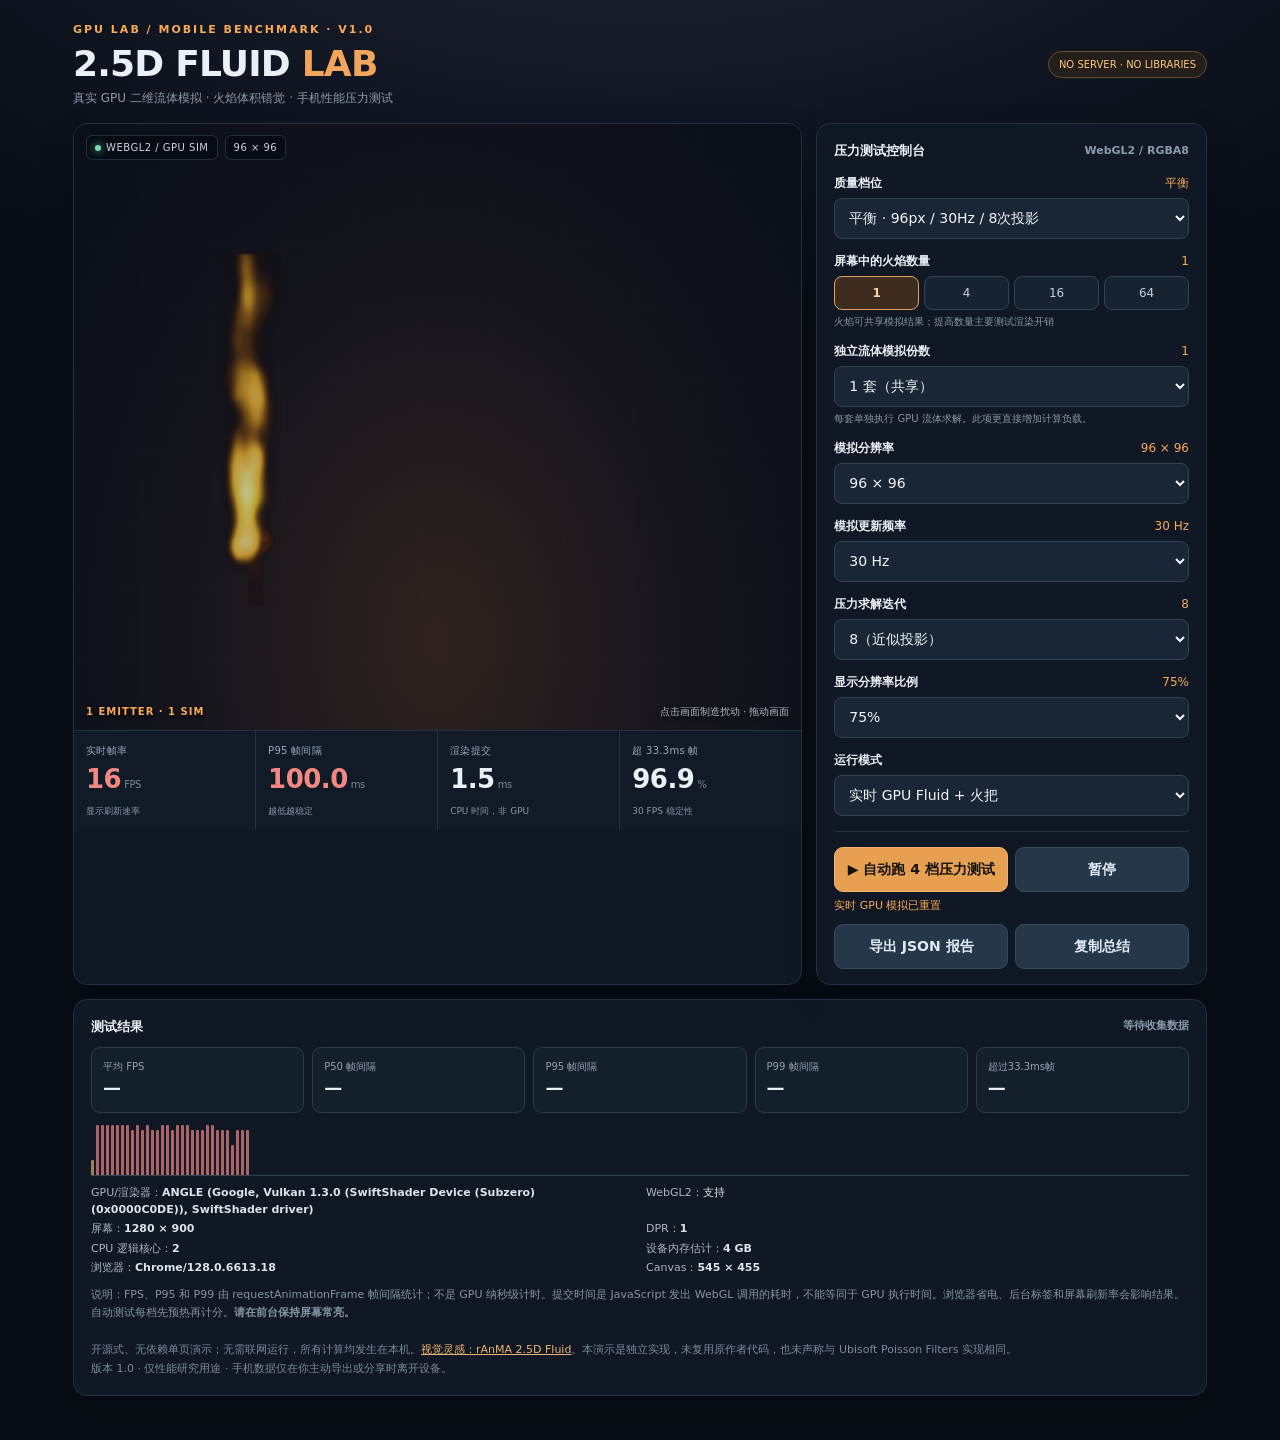
==== index.html @ 43f53d85 "Refine 2D fluid circulation and mobile flame shader" ====
<!DOCTYPE html>
<html lang="zh-Hans">
<head>
  <meta charset="utf-8">
  <meta name="viewport" content="width=device-width,initial-scale=1,viewport-fit=cover">
  <meta name="theme-color" content="#0b111b">
  <meta name="description" content="移动端 WebGL2 实时二维流体火焰压力测试：FPS、p95 帧耗时、模拟副本、分辨率、批量火把及 JSON 报告。">
  <title>2.5D FLUID LAB — Mobile GPU Stress Test</title>
  <style>
    :root{color-scheme:dark;--bg:#080d15;--panel:#101924;--panel2:#141f2b;--stroke:#263241;--muted:#8b9aac;--text:#e9f0f6;--accent:#f8a956;--good:#7cdbb1;--bad:#f38883}
    *{box-sizing:border-box}body{margin:0;background:radial-gradient(ellipse 80% 37% at 50% -14%,#2a2833 0%,#111723 58%,#080d15 100%);color:var(--text);font:14px/1.5 system-ui,-apple-system,BlinkMacSystemFont,"Segoe UI",sans-serif}button,select{font:inherit}button{cursor:pointer}button:disabled{opacity:.5;cursor:default} .wrap{max-width:1170px;margin:auto;padding:22px 18px 44px}
    header{display:flex;justify-content:space-between;gap:12px;align-items:center;margin-bottom:16px}.eyebrow{color:var(--accent);font-size:11px;letter-spacing:2px;font-weight:750}h1{font-size:clamp(22px,3.4vw,36px);line-height:1.13;letter-spacing:-.8px;margin:5px 0}header p{margin:5px 0 0;color:var(--muted);font-size:12px}.tag{border:1px solid #664c33;background:#251f1b;border-radius:100px;padding:5px 10px;color:#ffc480;font-size:10px;white-space:nowrap}
    main{display:grid;grid-template-columns:minmax(0,1.68fr) minmax(300px,.9fr);gap:14px}.card{background:#101a25eb;border:1px solid var(--stroke);border-radius:14px;overflow:hidden;box-shadow:0 13px 32px #03060836}.preview{position:relative;aspect-ratio:1.20;min-height:335px;background:radial-gradient(ellipse at 50% 85%,#30231f 0%,#15141d 50%,#0a0f18 96%);overflow:hidden;isolation:isolate}.preview:before{position:absolute;inset:0;content:"";pointer-events:none;background:repeating-linear-gradient(0deg,transparent 0,transparent 69px,#ffffff05 70px),repeating-linear-gradient(90deg,transparent 0,transparent 69px,#ffffff05 70px);z-index:0}
    canvas{position:relative;display:block;width:100%;height:100%;outline:none;touch-action:none;z-index:1}.preview-top{position:absolute;top:11px;left:12px;z-index:3;display:flex;gap:7px;align-items:center;pointer-events:none}.pip{background:#060c13b8;border:1px solid #3143569c;border-radius:6px;padding:4px 8px;font-size:10px;color:#cbd6e0;letter-spacing:.5px;backdrop-filter:blur(6px)}.live-dot{width:6px;height:6px;border-radius:50%;background:var(--good);display:inline-block;margin-right:5px;box-shadow:0 0 9px var(--good)}
    .preview-caption{position:absolute;bottom:11px;left:12px;right:12px;z-index:3;color:#b4bdc9;font-size:10px;display:flex;justify-content:space-between;gap:5px;text-shadow:0 2px 5px #000}.scene-title{color:var(--accent);letter-spacing:1px;font-weight:700}
    .metrics{display:grid;grid-template-columns:repeat(4,minmax(0,1fr));gap:1px;background:var(--stroke);border-top:1px solid var(--stroke)}.metric{background:#111b27;padding:12px 12px 10px;min-width:0}.metric .label{display:block;color:#95a7bb;font-size:10px;letter-spacing:.3px}.metric .value{display:block;font-size:clamp(18px,2.5vw,26px);font-variant-numeric:tabular-nums;letter-spacing:-.5px;font-weight:700;margin-top:2px;white-space:nowrap}.metric .unit{color:#74879b;font-size:10px;margin-left:3px;font-weight:400}.metric .sub{font-size:9px;color:#8597a9;line-height:1.4}.good{color:var(--good)}.warn{color:var(--accent)}.bad{color:var(--bad)}
    .panel{padding:17px 17px 15px}.section-title{font-size:13px;color:#eaf1f8;font-weight:700;margin:0 0 11px;display:flex;align-items:center;justify-content:space-between}.muted{font-size:11px;color:var(--muted)}.field{margin:13px 0}.field:first-of-type{margin-top:0}.field label{display:flex;justify-content:space-between;font-size:12px;font-weight:600;margin-bottom:6px;align-items:center}.field label span{font-weight:500;color:var(--accent)}
    select{background:#192635;color:#f0f4f8;border:1px solid #334355;padding:10px;border-radius:8px;width:100%;min-height:41px;outline:none}input[type=range]{width:100%;accent-color:var(--accent);cursor:pointer}.chips{display:grid;grid-template-columns:repeat(4,1fr);gap:5px}.chips button{border:1px solid #314357;background:#172330;color:#bed0dc;padding:7px 2px;border-radius:8px;font-size:12px}.chips button.active{border-color:#e3a15c;background:#3d2c20;color:#ffd1a0;font-weight:700}.hint{font-size:10px;color:#8596a6;margin-top:4px}.sep{height:1px;background:var(--stroke);margin:15px 0}.btns{display:flex;gap:7px;flex-wrap:wrap}.btn{flex:1;min-width:110px;background:#26374a;color:#e1ecf5;border:1px solid #3b4b5e;border-radius:9px;padding:11px 8px;font-weight:650}.btn.primary{background:#e7a052;color:#15120d;border-color:#f2b56d}.btn.danger{color:#fcc4b0;border-color:#623d39;background:#302022}.btn:hover{filter:brightness(1.12)}.btn:focus-visible, select:focus-visible{outline:2px solid var(--accent);outline-offset:2px}
    .report{grid-column:1/-1;padding:17px}.report-grid{display:grid;grid-template-columns:repeat(5,1fr);gap:8px;margin-bottom:12px}.report-item{border:1px solid #2b3a4b;border-radius:9px;padding:11px;background:#141f2c}.report-item .label{font-size:10px;color:#91a1b1}.report-item .v{font-size:18px;font-weight:750;font-variant-numeric:tabular-nums}.bars{height:51px;display:flex;gap:2px;align-items:end;border-bottom:1px solid #304154;overflow:hidden}.bars i{width:3px;min-width:3px;background:#e0a264;opacity:.7;display:block;border-radius:1px 1px 0 0}.smallprint{color:#8595a5;font-size:11px;line-height:1.7;margin:9px 0 0}.info{display:grid;grid-template-columns:repeat(2,minmax(0,1fr));gap:3px 12px;color:#aab7c6;font-size:11px;margin-top:9px}.info b{color:#d9e4eb;font-weight:550}.status{font-size:11px;min-height:20px;color:var(--accent);margin:6px 0}.foot{margin:18px 0 0;color:#798a9c;font-size:11px;line-height:1.7}.foot a{color:#efb46e}.hidden{display:none!important}
    @media(max-width:810px){.wrap{padding:16px 11px 30px}main{grid-template-columns:1fr}.preview{aspect-ratio:1;min-height:0}.metrics{grid-template-columns:repeat(4,1fr)}.metric{padding:9px 7px}.metric .value{font-size:19px}.metric .label{font-size:9px}.metric .sub{font-size:9px}.panel{padding:15px}.report-grid{grid-template-columns:repeat(3,1fr)}h1{font-size:25px}header p{font-size:11px}}
    @media(max-width:390px){.metric .value{font-size:17px}.metric .unit{font-size:8px}.chips button{padding:7px 0}.report-grid{grid-template-columns:repeat(2,1fr)}.tag{display:none}}
  </style>
</head>
<body>
<div class="wrap">
<header><div><div class="eyebrow">GPU LAB / MOBILE BENCHMARK · V1.0</div><h1>2.5D FLUID <span style="color:#f2a55b">LAB</span></h1><p>真实 GPU 二维流体模拟 · 火焰体积错觉 · 手机性能压力测试</p></div><div class="tag">NO SERVER · NO LIBRARIES</div></header>
<main>
<section class="card" aria-label="实时流体火焰场景">
<div class="preview" id="stage"><div class="preview-top"><span class="pip"><i class="live-dot" id="live-dot"></i><span id="mode-indicator">WEBGL2 / LIVE</span></span><span class="pip" id="resolution-chip">96 × 96</span></div><canvas id="render-canvas" aria-label="实时二维流体火焰画面">浏览器不支持 Canvas</canvas><div class="preview-caption"><span class="scene-title" id="scene-title">TORCH / FLUID EMITTER</span><span id="stage-caption">点击画面制造扰动 · 拖动画面</span></div></div>
<div class="metrics">
  <div class="metric"><span class="label">实时帧率</span><span class="value" id="fps">—<small class="unit">FPS</small></span><span class="sub">显示刷新速率</span></div>
  <div class="metric"><span class="label">P95 帧间隔</span><span class="value" id="p95">—<small class="unit">ms</small></span><span class="sub">越低越稳定</span></div>
  <div class="metric"><span class="label">渲染提交</span><span class="value" id="cpu">—<small class="unit">ms</small></span><span class="sub">CPU 时间，非 GPU</span></div>
  <div class="metric"><span class="label">超 33.3ms 帧</span><span class="value" id="jank">—<small class="unit">%</small></span><span class="sub">30 FPS 稳定性</span></div>
</div>
</section>
<section class="card panel" aria-label="测试控制器"><div class="section-title">压力测试控制台 <span class="muted" id="backend-text">检测中…</span></div>
<div class="field"><label for="quality">质量档位 <span id="preset-summary">平衡</span></label><select id="quality"><option value="low">低端手机 · 64px / 20Hz / 无压力投影</option><option value="balanced" selected>平衡 · 96px / 30Hz / 8次投影</option><option value="high">高画质 · 128px / 60Hz / 16次投影</option><option value="ultra">极限 · 192px / 60Hz / 24次投影</option><option value="custom">自定义</option></select></div>
<div class="field"><label>屏幕中的火焰数量 <span id="emit-count">1</span></label><div class="chips" data-group="emitters"><button type="button" data-v="1" class="active">1</button><button type="button" data-v="4">4</button><button type="button" data-v="16">16</button><button type="button" data-v="64">64</button></div><div class="hint">火焰可共享模拟结果；提高数量主要测试渲染开销</div></div>
<div class="field"><label for="sim-copies">独立流体模拟份数 <span id="copies-value">1</span></label><select id="sim-copies"><option value="1">1 套（共享）</option><option value="2">2 套</option><option value="4">4 套</option><option value="8">8 套（压力测试）</option></select><div class="hint">每套单独执行 GPU 流体求解。此项更直接增加计算负载。</div></div>
<div class="field"><label for="resolution">模拟分辨率 <span id="res-value">96 × 96</span></label><select id="resolution"><option value="48">48 × 48</option><option value="64">64 × 64</option><option value="96" selected>96 × 96</option><option value="128">128 × 128</option><option value="192">192 × 192</option><option value="256">256 × 256</option></select></div>
<div class="field"><label for="hz">模拟更新频率 <span id="hz-value">30 Hz</span></label><select id="hz"><option value="10">10 Hz</option><option value="20">20 Hz</option><option value="30" selected>30 Hz</option><option value="60">60 Hz</option></select></div>
<div class="field"><label for="iterations">压力求解迭代 <span id="iterations-value">8</span></label><select id="iterations"><option value="0">0（视觉近似，最快）</option><option value="8" selected>8（近似投影）</option><option value="16">16</option><option value="24">24</option><option value="32">32（极限）</option></select></div>
<div class="field"><label for="render-scale">显示分辨率比例 <span id="scale-value">75%</span></label><select id="render-scale"><option value="0.5">50%</option><option value="0.75" selected>75%</option><option value="1">100%（设备像素比受限）</option></select></div>
<div class="field"><label for="visual-mode">运行模式</label><select id="visual-mode"><option value="fluid" selected>实时 GPU Fluid + 火把</option><option value="procedural">仅 Shader 火焰（无实时模拟）</option><option value="baseline">纯背景基线（无流体）</option></select></div>
<div class="sep"></div><div class="btns"><button class="btn primary" id="benchmark">▶ 自动跑 4 档压力测试</button><button class="btn" id="pause">暂停</button></div><p class="status" id="status" role="status" aria-live="polite"></p><div class="btns"><button class="btn" id="download">导出 JSON 报告</button><button class="btn" id="copy">复制总结</button></div>
</section>
<section class="card report"><div class="section-title">测试结果 <span class="muted" id="report-status">等待收集数据</span></div><div class="report-grid"><div class="report-item"><div class="label">平均 FPS</div><div class="v" id="r-avg">—</div></div><div class="report-item"><div class="label">P50 帧间隔</div><div class="v" id="r-med">—</div></div><div class="report-item"><div class="label">P95 帧间隔</div><div class="v" id="r-p95">—</div></div><div class="report-item"><div class="label">P99 帧间隔</div><div class="v" id="r-p99">—</div></div><div class="report-item"><div class="label">超过33.3ms帧</div><div class="v" id="r-jank">—</div></div></div><div class="bars" id="frame-bars" aria-label="最近的帧间隔图"></div><div class="info" id="device-info"></div><p class="smallprint">说明：FPS、P95 和 P99 由 requestAnimationFrame 帧间隔统计；不是 GPU 纳秒级计时。提交时间是 JavaScript 发出 WebGL 调用的耗时，不能等同于 GPU 执行时间。浏览器省电、后台标签和屏幕刷新率会影响结果。自动测试每档先预热再计分。<b>请在前台保持屏幕常亮。</b></p><p class="foot">开源式、无依赖单页演示；无需联网运行，所有计算均发生在本机。<a href="https://x.com/r4nM4_64/status/2120431026191344067" target="_blank" rel="noopener noreferrer">视觉灵感：rAnMA 2.5D Fluid</a>。本演示是独立实现，未复用原作者代码，也未声称与 Ubisoft Poisson Filters 实现相同。<br>版本 1.0 · 仅性能研究用途 · 手机数据仅在你主动导出或分享时离开设备。</p></section>
</main>
</div>
<script>
(()=>{'use strict';
const $=id=>document.getElementById(id);const canvas=$('render-canvas');const stage=$('stage');
const gl=canvas.getContext('webgl2',{alpha:true,antialias:false,depth:false,stencil:false,powerPreference:'high-performance',premultipliedAlpha:false,preserveDrawingBuffer:false});
const params={emitters:1,copies:1,res:96,hz:30,iterations:8,scale:.75,mode:'fluid'};
const presets={low:{res:64,hz:20,iterations:0,scale:.5,copies:1},balanced:{res:96,hz:30,iterations:8,scale:.75,copies:1},high:{res:128,hz:60,iterations:16,scale:1,copies:1},ultra:{res:192,hz:60,iterations:24,scale:1,copies:4}};
let engine=null,active=true,benchmarking=false,benchmarkResults=[],samples=[],cpuSamples=[],samplesTime=[],last=0,accum=0,simTime=0,renderFrame=0,statusTimer=0,lastPointer=null, touchImpulse={x:0,y:0,strength:0},errorMessage='';
const now=()=>performance.now(), median=arr=>quantile(arr,.5), quantile=(ar,q)=>{if(!ar.length)return 0;const a=[...ar].sort((a,b)=>a-b);const i=(a.length-1)*q,lo=Math.floor(i),hi=Math.ceil(i);return a[lo]+(a[hi]-a[lo])*(i-lo)}, average=ar=>ar.reduce((s,x)=>s+x,0)/(ar.length||1);
const updateStatus=s=>{$('status').textContent=s};
const device={userAgent:navigator.userAgent,platform:navigator.platform||'Unknown',logicalScreen:`${screen.width} × ${screen.height}`,dpr:window.devicePixelRatio||1,cores:navigator.hardwareConcurrency||null,memoryGB:navigator.deviceMemory||null,webgl2:!!gl,renderer:'unknown',glMaxTexture:null,canvas:'',startedAt:new Date().toISOString()};
function initDevice(){if(gl){const d=gl.getExtension('WEBGL_debug_renderer_info');try{device.renderer=d?gl.getParameter(d.UNMASKED_RENDERER_WEBGL):gl.getParameter(gl.RENDERER)}catch(e){}device.glMaxTexture=gl.getParameter(gl.MAX_TEXTURE_SIZE)} $('backend-text').textContent=gl?'WebGL2 / RGBA8':'Canvas2D 降级';$('mode-indicator').textContent=gl?'WEBGL2 / GPU SIM':'2D FALLBACK';$('device-info').innerHTML=[['GPU/渲染器',device.renderer],['WebGL2',device.webgl2?'支持':'不支持，2D 降级'],['屏幕',device.logicalScreen],['DPR',device.dpr],['CPU 逻辑核心',device.cores||'未知'],['设备内存估计',device.memoryGB?device.memoryGB+' GB':'未公开'],['浏览器',navigator.userAgent.match(/(Chrome|Firefox|Edg|Version)\/[\d.]+/)?.[0]||'其他'],['Canvas',device.canvas||'—']].map(x=>`<span>${x[0]}：<b>${String(x[1]).replaceAll('<','&lt;')}</b></span>`).join('')}
const vs=`#version 300 es
in vec2 aPosition;out vec2 vUv;uniform vec4 uRect;void main(){vUv=aPosition*.5+.5;gl_Position=vec4(aPosition*uRect.zw+uRect.xy,0.,1.);}`;
const header=`#version 300 es\nprecision highp float;in vec2 vUv;out vec4 fragColor;uniform sampler2D uVelocity;uniform sampler2D uDye;uniform sampler2D uPressure;uniform sampler2D uDivergence;uniform vec2 uSize;uniform float uDt;uniform float uTime;uniform float uSeed;uniform vec3 uTouch;vec2 decodeV(vec4 x){return (x.rg-.5)*1.5;}vec4 encodeV(vec2 v){return vec4(clamp(v/1.5+.5,0.,1.),0.,1.);}float decP(vec4 x){return(x.r-.5)*2.;}vec4 encP(float v){return vec4(clamp(v*.5+.5,0.,1.),0.,0.,1.);}float hash(vec2 p){return fract(sin(dot(p,vec2(127.1,311.7)))*43758.5453);}float smoothnoise(vec2 p){vec2 i=floor(p),f=fract(p);f=f*f*(3.-2.*f);return mix(mix(hash(i),hash(i+vec2(1,0)),f.x),mix(hash(i+vec2(0,1)),hash(i+1.),f.x),f.y);}`;
const fragment={
velocity:header+`void main(){vec2 p=vUv;vec2 v=decodeV(texture(uVelocity,p));vec2 back=clamp(p-v*uDt,vec2(.006),vec2(.994));vec2 a=decodeV(texture(uVelocity,back));vec4 dye=texture(uDye,p);float t=uTime;float n=smoothnoise(vec2(p.x*6.+t*.22,p.y*7.-t*.31)+uSeed*2.);float plume=exp(-pow((p.x-.5)/.30,2.));vec2 drift=vec2((sin(p.y*14.+t*1.5+uSeed)+sin(p.y*27.-t*.7))*0.085, .32+.12*plume);float vortex=(sin(p.y*22.-t*1.4+uSeed*7.)+.65*sin(p.y*37.+t*.81+uSeed*3.))*.16;drift.x+=vortex*plume+(n-.5)*.19;a=mix(a,drift,.15);a.y+=dye.r*.012;float x=p.x-(.50+.035*sin(t*1.7+uSeed));float y=p.y-.18;float source=exp(-(x*x/.0025+y*y/.005));a=mix(a,vec2(.07*sin(t*2.9+uSeed),.53),source*.28);float touch=exp(-dot(p-uTouch.xy,p-uTouch.xy)/.014)*uTouch.z;a+=vec2(-.28,.2)*touch; if(p.x<.014||p.x>.986)a.x*=-.2;if(p.y<.01||p.y>.99)a.y*=.2;fragColor=encodeV(clamp(a,vec2(-.73),vec2(.73)));}`,
 divergence:header+`void main(){vec2 e=1./uSize;vec2 vL=decodeV(texture(uVelocity,vUv-vec2(e.x,0.))),vR=decodeV(texture(uVelocity,vUv+vec2(e.x,0.))),vB=decodeV(texture(uVelocity,vUv-vec2(0.,e.y))),vT=decodeV(texture(uVelocity,vUv+vec2(0.,e.y)));float d=.5*(vR.x-vL.x+vT.y-vB.y);fragColor=encP(d);}`,
 pressure:header+`void main(){vec2 e=1./uSize;float l=decP(texture(uPressure,vUv-vec2(e.x,0.))),r=decP(texture(uPressure,vUv+vec2(e.x,0.))),b=decP(texture(uPressure,vUv-vec2(0.,e.y))),t=decP(texture(uPressure,vUv+vec2(0.,e.y)));float d=decP(texture(uDivergence,vUv));fragColor=encP((l+r+b+t-d*2.)*.25);}`,
 project:header+`void main(){vec2 e=1./uSize;float l=decP(texture(uPressure,vUv-vec2(e.x,0.))),r=decP(texture(uPressure,vUv+vec2(e.x,0.))),b=decP(texture(uPressure,vUv-vec2(0.,e.y))),t=decP(texture(uPressure,vUv+vec2(0.,e.y)));vec2 v=decodeV(texture(uVelocity,vUv));v-=vec2(r-l,t-b)*.12;fragColor=encodeV(clamp(v,vec2(-.73),vec2(.73)));}`,
 dye:header+`void main(){vec2 p=vUv;vec2 vel=decodeV(texture(uVelocity,p));vec2 back=clamp(p-vel*uDt,vec2(.003),vec2(.997));vec4 prev=texture(uDye,back);float smoke=prev.g*.995,heat=prev.r*.992;float t=uTime;vec2 c=vec2(.5+sin(t*1.9+uSeed*2.)*.035,.17);vec2 d=(p-c)/vec2(.067,.082);float source=exp(-dot(d,d)*1.25);heat=max(heat,source*(.86+.12*sin(t*12.+uSeed)));smoke=max(smoke,source*.72);float hot=pow(max(heat-.22,0.)/.78,1.4);smoke=max(smoke,hot*.45);fragColor=vec4(clamp(heat,0.,1.),clamp(smoke,0.,1.),0.,1.);}`,
 display:`#version 300 es
precision highp float;in vec2 vUv;out vec4 fragColor;uniform sampler2D uDye;uniform float uTime;uniform float uSeed;uniform float uProcedural;uniform float uBrightness;float hash(vec2 p){return fract(sin(dot(p,vec2(127.1,311.7)))*43758.5453);}float noise(vec2 p){vec2 i=floor(p),f=fract(p);f=f*f*(3.-2.*f);return mix(mix(hash(i),hash(i+vec2(1,0)),f.x),mix(hash(i+vec2(0,1)),hash(i+1.),f.x),f.y);}void main(){vec2 p=vUv;float fire=0.,smoke=0.,heat=0.;if(uProcedural>.5){float bend=.5+sin(p.y*8.+uTime*2.+uSeed)*.095+sin(p.y*18.-uTime*1.8+uSeed)*.033;float width=max(.02,.20*(1.-p.y*.95));float body=1.-smoothstep(width*.2,width,abs(p.x-bend));float fleck=noise(vec2(p.x*17.+uSeed,p.y*17.-uTime*3.));heat=body*smoothstep(.92,.28,p.y)*(0.52+.48*fleck);smoke=body*(1.-smoothstep(.60,1.,p.y))*.44;}else{vec4 f=texture(uDye,clamp(p,vec2(.004),vec2(.996)));heat=f.r;smoke=f.g;}heat*=.78+.3*noise(vec2(p.x*27.+uSeed,p.y*18.-uTime*2.5));fire=smoothstep(.07,.65,heat);float white=pow(smoothstep(.37,.94,heat),2.0);vec3 flame=mix(vec3(1.,.16,.025),vec3(1.,.71,.13),smoothstep(.15,.60,heat));flame=mix(flame,vec3(1.,.99,.76),white);float smokeAlpha=smoke*pow(clamp(p.y*.88+.17,0.,1.),1.3)*.65*(1.-fire);vec3 smokeColor=mix(vec3(.24,.17,.15),vec3(.42,.33,.29),noise(p*4.+uTime*.15));float alpha=clamp(fire*.94+smokeAlpha,0.,1.);vec3 col=(flame*fire+smokeColor*smokeAlpha)/max(alpha,.001);col*=uBrightness;float edge=1.-smoothstep(.86,1.,abs(p.x-.5)*2.);alpha*=edge;float torchY=.065;float shaft=(1.-smoothstep(.018,.027,abs(p.x-.5)))*(1.-smoothstep(.16,.18,p.y));float grip=(1.-smoothstep(.026,.038,abs(p.x-.5)))*smoothstep(.16,.19,p.y)*(1.-smoothstep(.21,.25,p.y));float metal=(1.-smoothstep(.035,.05,abs(p.x-.5)))*smoothstep(.165,.18,p.y)*(1.-smoothstep(.19,.22,p.y));float m=max(shaft*.8,max(grip*.7,metal*.95));float tip=1.-smoothstep(.045,.065,length((p-vec2(.5,.18))*vec2(1.,1.3)));m=max(m,tip*.9);col=mix(col,vec3(.28,.17,.095)+vec3(.09,.075,.02)*sin(p.y*85.),m*(1.-alpha));alpha=max(alpha,m*.8);vec2 glowCoord=(p-vec2(.5,.27))/vec2(.21,.24);float glow=exp(-dot(glowCoord,glowCoord)*2.7)*(.24+.22*sin(uTime*5.+uSeed));col+=vec3(1.,.26,.025)*glow;alpha=max(alpha,glow*.17);fragColor=vec4(col,clamp(alpha,0.,1.));}`,
 baseline:`#version 300 es
precision highp float;in vec2 vUv;out vec4 fragColor;uniform float uTime;void main(){vec2 p=vUv;float d=distance(p,vec2(.5,.26));float halo=exp(-d*5.)*.16;fragColor=vec4(.28,.17,.09,halo);}`
};
function makeShader(type,src){let sh=gl.createShader(type);gl.shaderSource(sh,src);gl.compileShader(sh);if(!gl.getShaderParameter(sh,gl.COMPILE_STATUS))throw Error('Shader '+gl.getShaderInfoLog(sh));return sh;}
function makeProgram(v,f){let prog=gl.createProgram();let sv=makeShader(gl.VERTEX_SHADER,v),sf=makeShader(gl.FRAGMENT_SHADER,f);gl.attachShader(prog,sv);gl.attachShader(prog,sf);gl.linkProgram(prog);gl.deleteShader(sv);gl.deleteShader(sf);if(!gl.getProgramParameter(prog,gl.LINK_STATUS))throw Error('Program '+gl.getProgramInfoLog(prog));const us={};for(const u of ['uRect','uVelocity','uDye','uPressure','uDivergence','uSize','uDt','uTime','uSeed','uTouch','uProcedural','uBrightness'])us[u]=gl.getUniformLocation(prog,u);return{prog,us,pos:gl.getAttribLocation(prog,'aPosition')}}
function tex(n,fill){let t=gl.createTexture();gl.bindTexture(gl.TEXTURE_2D,t);gl.texParameteri(gl.TEXTURE_2D,gl.TEXTURE_MIN_FILTER,gl.LINEAR);gl.texParameteri(gl.TEXTURE_2D,gl.TEXTURE_MAG_FILTER,gl.LINEAR);gl.texParameteri(gl.TEXTURE_2D,gl.TEXTURE_WRAP_S,gl.CLAMP_TO_EDGE);gl.texParameteri(gl.TEXTURE_2D,gl.TEXTURE_WRAP_T,gl.CLAMP_TO_EDGE);const data=new Uint8Array(n*n*4);for(let i=0;i<data.length;i+=4){data[i]=fill[0];data[i+1]=fill[1];data[i+2]=fill[2];data[i+3]=255}gl.texImage2D(gl.TEXTURE_2D,0,gl.RGBA8,n,n,0,gl.RGBA,gl.UNSIGNED_BYTE,data);return t}
function target(n,fill){let t=tex(n,fill),fb=gl.createFramebuffer();gl.bindFramebuffer(gl.FRAMEBUFFER,fb);gl.framebufferTexture2D(gl.FRAMEBUFFER,gl.COLOR_ATTACHMENT0,gl.TEXTURE_2D,t,0);if(gl.checkFramebufferStatus(gl.FRAMEBUFFER)!==gl.FRAMEBUFFER_COMPLETE)throw Error('RGBA8 framebuffer incompatible');return{t,fb}}
function pair(n,fill){return{front:target(n,fill),back:target(n,fill)}}
function swap(p){const tmp=p.front;p.front=p.back;p.back=tmp}
class FluidEngine{constructor(n,copyCount){this.n=n;this.programs={};for(let name of Object.keys(fragment))this.programs[name]=makeProgram(vs,fragment[name]);this.geometry=gl.createBuffer();gl.bindBuffer(gl.ARRAY_BUFFER,this.geometry);gl.bufferData(gl.ARRAY_BUFFER,new Float32Array([-1,-1,1,-1,-1,1,-1,1,1,-1,1,1]),gl.STATIC_DRAW);this.sims=[];for(let i=0;i<copyCount;i++){this.sims.push({velocity:pair(n,[128,128,0,255]),dye:pair(n,[0,0,0,255]),pressure:pair(n,[128,0,0,255]),divergence:target(n,[128,0,0,255]),seed:(i*3.81+.23)})}gl.disable(gl.DEPTH_TEST);gl.disable(gl.CULL_FACE);gl.disable(gl.BLEND)}
 dispose(){for(let k of Object.values(this.programs))gl.deleteProgram(k.prog);gl.deleteBuffer(this.geometry);for(let s of this.sims)for(let name of ['velocity','dye','pressure','divergence']){let x=s[name];for(let t of (x.front?[x.front,x.back]:[x])){gl.deleteFramebuffer(t.fb);gl.deleteTexture(t.t)}}}
 draw(name,out,s,dt,t,overrides={}){const p=this.programs[name];gl.useProgram(p.prog);gl.bindBuffer(gl.ARRAY_BUFFER,this.geometry);gl.enableVertexAttribArray(p.pos);gl.vertexAttribPointer(p.pos,2,gl.FLOAT,false,0,0);if(out){gl.bindFramebuffer(gl.FRAMEBUFFER,out.fb);gl.viewport(0,0,this.n,this.n)}else{gl.bindFramebuffer(gl.FRAMEBUFFER,null);gl.viewport(0,0,canvas.width,canvas.height)}let u=p.us;if(u.uRect)gl.uniform4f(u.uRect,0,0,1,1);if(u.uDt)gl.uniform1f(u.uDt,dt);if(u.uTime)gl.uniform1f(u.uTime,t);if(u.uSeed)gl.uniform1f(u.uSeed,s.seed);if(u.uSize)gl.uniform2f(u.uSize,this.n,this.n);if(u.uTouch)gl.uniform3f(u.uTouch,touchImpulse.x,touchImpulse.y,touchImpulse.strength);let textures=[s.velocity.front.t,s.dye.front.t,s.pressure.front.t,s.divergence.t];for(let k=0;k<textures.length;k++){gl.activeTexture(gl.TEXTURE0+k);gl.bindTexture(gl.TEXTURE_2D,textures[k]);let loc=u[['uVelocity','uDye','uPressure','uDivergence'][k]];if(loc)gl.uniform1i(loc,k)}if(overrides.rect && u.uRect)gl.uniform4fv(u.uRect,overrides.rect);if(u.uProcedural)gl.uniform1f(u.uProcedural,overrides.procedural||0);if(u.uBrightness)gl.uniform1f(u.uBrightness,overrides.brightness||1);gl.drawArrays(gl.TRIANGLES,0,6)}
 update(dt,t){for(let s of this.sims){this.draw('velocity',s.velocity.back,s,dt,t);swap(s.velocity);if(params.iterations){this.draw('divergence',s.divergence,s,dt,t); // reset pressure each step via inexpensive clear
  for(let target of [s.pressure.front,s.pressure.back]){gl.bindFramebuffer(gl.FRAMEBUFFER,target.fb);gl.clearColor(.5,0,0,1);gl.clear(gl.COLOR_BUFFER_BIT)}
  for(let i=0;i<params.iterations;i++){this.draw('pressure',s.pressure.back,s,dt,t);swap(s.pressure)}this.draw('project',s.velocity.back,s,dt,t);swap(s.velocity)}this.draw('dye',s.dye.back,s,dt,t);swap(s.dye)}touchImpulse.strength*=.62}
 render(t){gl.bindFramebuffer(gl.FRAMEBUFFER,null);gl.viewport(0,0,canvas.width,canvas.height);gl.clearColor(0,0,0,0);gl.clear(gl.COLOR_BUFFER_BIT);if(params.mode==='baseline'){return}gl.enable(gl.BLEND);gl.blendFunc(gl.SRC_ALPHA,gl.ONE_MINUS_SRC_ALPHA);const count=params.emitters,asp=canvas.width/canvas.height;const cols=Math.ceil(Math.sqrt(count*asp)),rows=Math.ceil(count/cols);for(let i=0;i<count;i++){const col=i%cols,row=Math.floor(i/cols),cellW=2/cols,cellH=2/rows;const centerX=-1+cellW*(col+.5),centerY=1-cellH*(row+.5);const tileW=Math.min(cellW*.96,cellH*.94*.95),tileH=Math.min(cellH*.94,cellW/.85);const s=this.sims[i%this.sims.length];this.draw('display',null,s,0,t,{rect:[centerX,centerY,tileW*.5,tileH*.5],procedural:params.mode==='procedural'?1:0,brightness:.92+((i*17)%7)*.025})}gl.disable(gl.BLEND)} }
// Canvas2D honest fallback for browser lacking WebGL2.
const ctx2d=gl?null:canvas.getContext('2d',{alpha:true});
function drawFallback(t){if(!ctx2d)return;const w=canvas.width,h=canvas.height;ctx2d.clearRect(0,0,w,h);if(params.mode==='baseline')return;const cols=Math.ceil(Math.sqrt(params.emitters*w/h)),rows=Math.ceil(params.emitters/cols);for(let i=0;i<params.emitters;i++){let cx=(i%cols+.5)*w/cols, cy=(Math.floor(i/cols)+.5)*h/rows;let scale=Math.min(w/cols,h/rows);ctx2d.fillStyle='#403020';ctx2d.fillRect(cx-scale*.016,cy+scale*.12,scale*.032,scale*.30);let f=scale*(.16+.018*Math.sin(t*9+i));const g=ctx2d.createRadialGradient(cx,cy+scale*.10,1,cx,cy-scale*.07,f*1.7);g.addColorStop(0,'rgba(255,255,230,.98)');g.addColorStop(.24,'rgba(255,193,42,.83)');g.addColorStop(.58,'rgba(251,88,18,.65)');g.addColorStop(1,'rgba(250,100,15,0)');ctx2d.fillStyle=g;ctx2d.beginPath();ctx2d.ellipse(cx+Math.sin(t*2+i)*scale*.02,cy-scale*.055,f,f*1.75,Math.sin(t+i)*.2,0,Math.PI*2);ctx2d.fill()}}
function resize(){const r=stage.getBoundingClientRect();let scale=params.scale;const dpr=Math.min(window.devicePixelRatio||1,2);const w=Math.max(64,Math.round(r.width*dpr*scale)),h=Math.max(64,Math.round(r.height*dpr*scale));if(canvas.width!==w||canvas.height!==h){canvas.width=w;canvas.height=h}device.canvas=w+' × '+h;initDevice()}
function restart(){try{if(gl){engine?.dispose();engine=new FluidEngine(params.res,params.copies)}samples.length=0;cpuSamples.length=0;samplesTime.length=0;accum=0;simTime=0;last=0;resize();updateStatus(gl?'实时 GPU 模拟已重置':'此设备不支持 WebGL2，当前为 Canvas2D 动画降级（非流体模拟）')}catch(err){errorMessage=String(err);updateStatus('WebGL 初始化失败：'+errorMessage);$('backend-text').textContent='WebGL 出错';engine=null}}
const selectors={copies:'sim-copies',res:'resolution',hz:'hz',iterations:'iterations',scale:'render-scale',mode:'visual-mode'};
function reflect(){for(let [k,id] of Object.entries(selectors)){$(id).value=String(params[k]);}for(let btn of document.querySelectorAll('[data-group="emitters"] button'))btn.classList.toggle('active',Number(btn.dataset.v)===params.emitters);$('emit-count').textContent=params.emitters;$('copies-value').textContent=params.copies;$('res-value').textContent=`${params.res} × ${params.res}`;$('hz-value').textContent=params.hz+' Hz';$('iterations-value').textContent=params.iterations;$('scale-value').textContent=Math.round(params.scale*100)+'%';$('resolution-chip').textContent=`${params.res} × ${params.res}`;$('scene-title').textContent=`${params.emitters} EMITTER${params.emitters===1?'':'S'} · ${params.copies} SIM${params.copies===1?'':'S'}`;$('preset-summary').textContent=$('quality').selectedOptions[0]?.textContent.split(' ·')[0]||'自定义';}
function applyPreset(key){if(presets[key])Object.assign(params,presets[key]);$('quality').value=key;reflect();restart()}
$('quality').addEventListener('change',e=>{if(e.target.value!=='custom')applyPreset(e.target.value)});
for(let [k,id] of Object.entries(selectors))$(id).addEventListener('change',e=>{params[k]=['copies','res','hz','iterations'].includes(k)?Number(e.target.value):k==='scale'?Number(e.target.value):e.target.value;$('quality').value='custom';reflect();restart()});
for(let b of document.querySelectorAll('[data-group="emitters"] button'))b.addEventListener('click',()=>{params.emitters=Number(b.dataset.v);reflect();samples=[];cpuSamples=[];samplesTime=[];updateStatus('更新火焰实例数：'+params.emitters)});
$('pause').onclick=()=>{active=!active;$('pause').textContent=active?'暂停':'继续';$('live-dot').style.background=active?'#7cdbb1':'#f38883';last=0;updateStatus(active?'继续模拟':'已暂停；统计停止')};
function pointer(e){const r=canvas.getBoundingClientRect();touchImpulse.x=Math.max(0,Math.min(1,(e.clientX-r.left)/r.width));touchImpulse.y=Math.max(0,Math.min(1,1-(e.clientY-r.top)/r.height));touchImpulse.strength=.75}canvas.addEventListener('pointerdown',e=>{canvas.setPointerCapture(e.pointerId);pointer(e);lastPointer={x:e.clientX,y:e.clientY}});canvas.addEventListener('pointermove',e=>{if(e.buttons){pointer(e);lastPointer={x:e.clientX,y:e.clientY}}});
function recentStats(){let arr=samples.slice(-180);let fps=arr.length?1000/average(arr):0,p=quantile(arr,.95),j=arr.length?arr.filter(v=>v>33.34).length/arr.length*100:0;return{fps,p95:p,jank:j,cpu:average(cpuSamples.slice(-180))}}
function updateHud(){let s=recentStats();$('fps').innerHTML=(s.fps?s.fps.toFixed(0):'—')+'<small class="unit">FPS</small>';$('p95').innerHTML=(s.p95?s.p95.toFixed(1):'—')+'<small class="unit">ms</small>';$('cpu').innerHTML=(s.cpu?s.cpu.toFixed(1):'—')+'<small class="unit">ms</small>';$('jank').innerHTML=(samples.length?s.jank.toFixed(1):'—')+'<small class="unit">%</small>';$('fps').className='value '+(s.fps>=53?'good':s.fps>=27?'warn':'bad');$('p95').className='value '+(s.p95&&s.p95<22?'good':s.p95<34?'warn':'bad');const bars=$('frame-bars');const subset=samples.slice(-90);bars.innerHTML=subset.map(v=>`<i style="height:${Math.min(100,v/55*100).toFixed(0)}%;background:${v>33.34?'#ef8580':'#e3a76d'}"></i>`).join('');}
function makeStats(arr){return{frames:arr.length,meanFrameMs:+average(arr).toFixed(2),fps:+(1000/average(arr)).toFixed(1),p50Ms:+median(arr).toFixed(2),p95Ms:+quantile(arr,.95).toFixed(2),p99Ms:+quantile(arr,.99).toFixed(2),over33Percent:+(100*arr.filter(v=>v>33.34).length/(arr.length||1)).toFixed(2),over50Percent:+(100*arr.filter(v=>v>50).length/(arr.length||1)).toFixed(2),cpuSubmitMeanMs:+average(cpuSamples.slice(-arr.length)).toFixed(2)}}
function showReport(stats){const f=(k,v)=>$(k).textContent=v;$('r-avg').textContent=stats.fps+' FPS';f('r-med',stats.p50Ms+' ms');f('r-p95',stats.p95Ms+' ms');f('r-p99',stats.p99Ms+' ms');f('r-jank',stats.over33Percent+'%');$('report-status').textContent=`${stats.frames} 帧已记录`}
function currentConfig(){return {...params,backend:gl?'WebGL2 RGBA8':'Canvas2D (not fluid simulation)',canvas:device.canvas}}
let runState=null;
function finishPhase(){const st=runState;if(!st)return;const arr=samplesTime.slice(st.sampleStart);if(st.phase==='warmup'){st.phase='measure';st.started=now();st.sampleStart=samplesTime.length;updateStatus(`自动测试 ${st.index+1}/4：正式统计中（约 7 秒）`);return}const stats=makeStats(arr);benchmarkResults.push({config:currentConfig(),...stats});showReport(stats);if(st.index<3){const next=st.index+1;const stages=[{name:'Low · 单火把',preset:'low',emitters:1,copies:1},{name:'Balanced · 四火把',preset:'balanced',emitters:4,copies:1},{name:'Many · 16 火把',preset:'balanced',emitters:16,copies:4},{name:'Extreme · 64 火把',preset:'high',emitters:64,copies:8}];const sc=stages[next];runState={index:next,name:sc.name,phase:'warmup',started:now(),sampleStart:0};applyPreset(sc.preset);params.emitters=sc.emitters;params.copies=sc.copies;reflect();restart();runState.started=now();updateStatus(`自动测试 ${next+1}/4：${sc.name} 预热中…`);}else{runState=null;benchmarking=false;$('benchmark').disabled=false;$('benchmark').textContent='▶ 重新跑自动压力测试';$('report-status').textContent='4 档完成 · 可下载 JSON';updateStatus('4 档测试完成，已记录各档 FPS、P95、P99 和超时帧占比。')}}
$('benchmark').onclick=()=>{if(!active){active=true;$('pause').textContent='暂停'}benchmarking=true;benchmarkResults=[];runState={index:0,name:'Low · 单火把',phase:'warmup',started:now(),sampleStart:0};$('benchmark').disabled=true;applyPreset('low');params.emitters=1;params.copies=1;reflect();restart();runState.started=now();updateStatus('自动测试 1/4：Low · 单火把预热中…');};
function exportData(){const a=samplesTime.slice(-600);return{schema:'2p5d-fluid-lab/v1',collectedAt:new Date().toISOString(),device,notes:['WebGL2 RGBA8 GPU semi-Lagrangian 2D fluid simulation; pressure iterations approximate, not Ubisoft Poisson Filters.','Frame intervals are requestAnimationFrame wall-clock, not native GPU timing.','If WebGL2 unavailable Canvas2D fallback is NOT fluid simulation.','Browser FPS is capped by display refresh, thermal/power modes, and background state.'],currentConfig:currentConfig(),recent:makeStats(a),autoRuns:benchmarkResults,visible:document.visibilityState,errors:errorMessage||null}}
$('download').onclick=()=>{const data=JSON.stringify(exportData(),null,2);const blob=new Blob([data],{type:'application/json'});const url=URL.createObjectURL(blob);const a=document.createElement('a');a.href=url;a.download='fluid-lab-'+new Date().toISOString().replace(/[:.]/g,'-')+'.json';a.click();setTimeout(()=>URL.revokeObjectURL(url),3000);updateStatus('报告已导出到下载文件夹（若浏览器允许下载）。')};
$('copy').onclick=async()=>{const data=exportData();let s=`2.5D Fluid Lab | ${new Date().toLocaleString()}\n${data.device.renderer}\n${data.currentConfig.backend}\n${JSON.stringify(data.currentConfig)}\n${data.autoRuns.map((a,i)=>`#${i+1} ${a.config.emitters}火焰 / ${a.config.copies}副本 / ${a.config.res}px: FPS ${a.fps}, P95 ${a.p95Ms}ms, >33ms ${a.over33Percent}%`).join('\n')||`当前: FPS ${data.recent.fps}, P95 ${data.recent.p95Ms}ms`}`;try{await navigator.clipboard.writeText(s);updateStatus('总结已复制到剪贴板')}catch(e){const t=document.createElement('textarea');t.value=s;document.body.append(t);t.select();document.execCommand('copy');t.remove();updateStatus('已尝试复制总结')}};
function frame(time){requestAnimationFrame(frame);if(!active||document.visibilityState!=='visible'){last=0;return}let delta=last?Math.min(100,time-last):16.666;last=time;if(delta>0&&delta<500){samples.push(delta);samplesTime.push(delta);if(samples.length>360)samples.shift();if(samplesTime.length>4000)samplesTime.shift()}let start=now();if(gl&&engine){if(params.mode==='fluid'){accum+=Math.min(.1,delta/1000);let dt=1/params.hz,steps=0;while(accum>=dt&&steps<3){simTime+=dt;engine.update(dt,simTime);accum-=dt;steps++}if(steps===3)accum=0}else simTime+=delta/1000;engine.render(simTime)}else if(ctx2d){drawFallback(simTime+=delta/1000)}cpuSamples.push(Math.max(0,now()-start));if(cpuSamples.length>360)cpuSamples.shift();renderFrame++;if(renderFrame%16===0)updateHud();if(runState&&now()-runState.started>(runState.phase==='warmup'?2300:7000))finishPhase();}
document.addEventListener('visibilitychange',()=>{last=0;if(document.visibilityState!=='visible'&&runState){runState=null;benchmarking=false;$('benchmark').disabled=false;updateStatus('自动测试已终止：浏览器进入后台；请重新开始，保持屏幕常亮。')}});
window.addEventListener('resize',resize,{passive:true});
canvas.addEventListener('webglcontextlost',e=>{e.preventDefault();engine=null;updateStatus('WebGL context lost：GPU 资源被系统回收，可刷新页面重试')});canvas.addEventListener('webglcontextrestored',()=>restart());
initDevice();reflect();resize();restart();requestAnimationFrame(frame);
})();
</script>
</body>
</html>
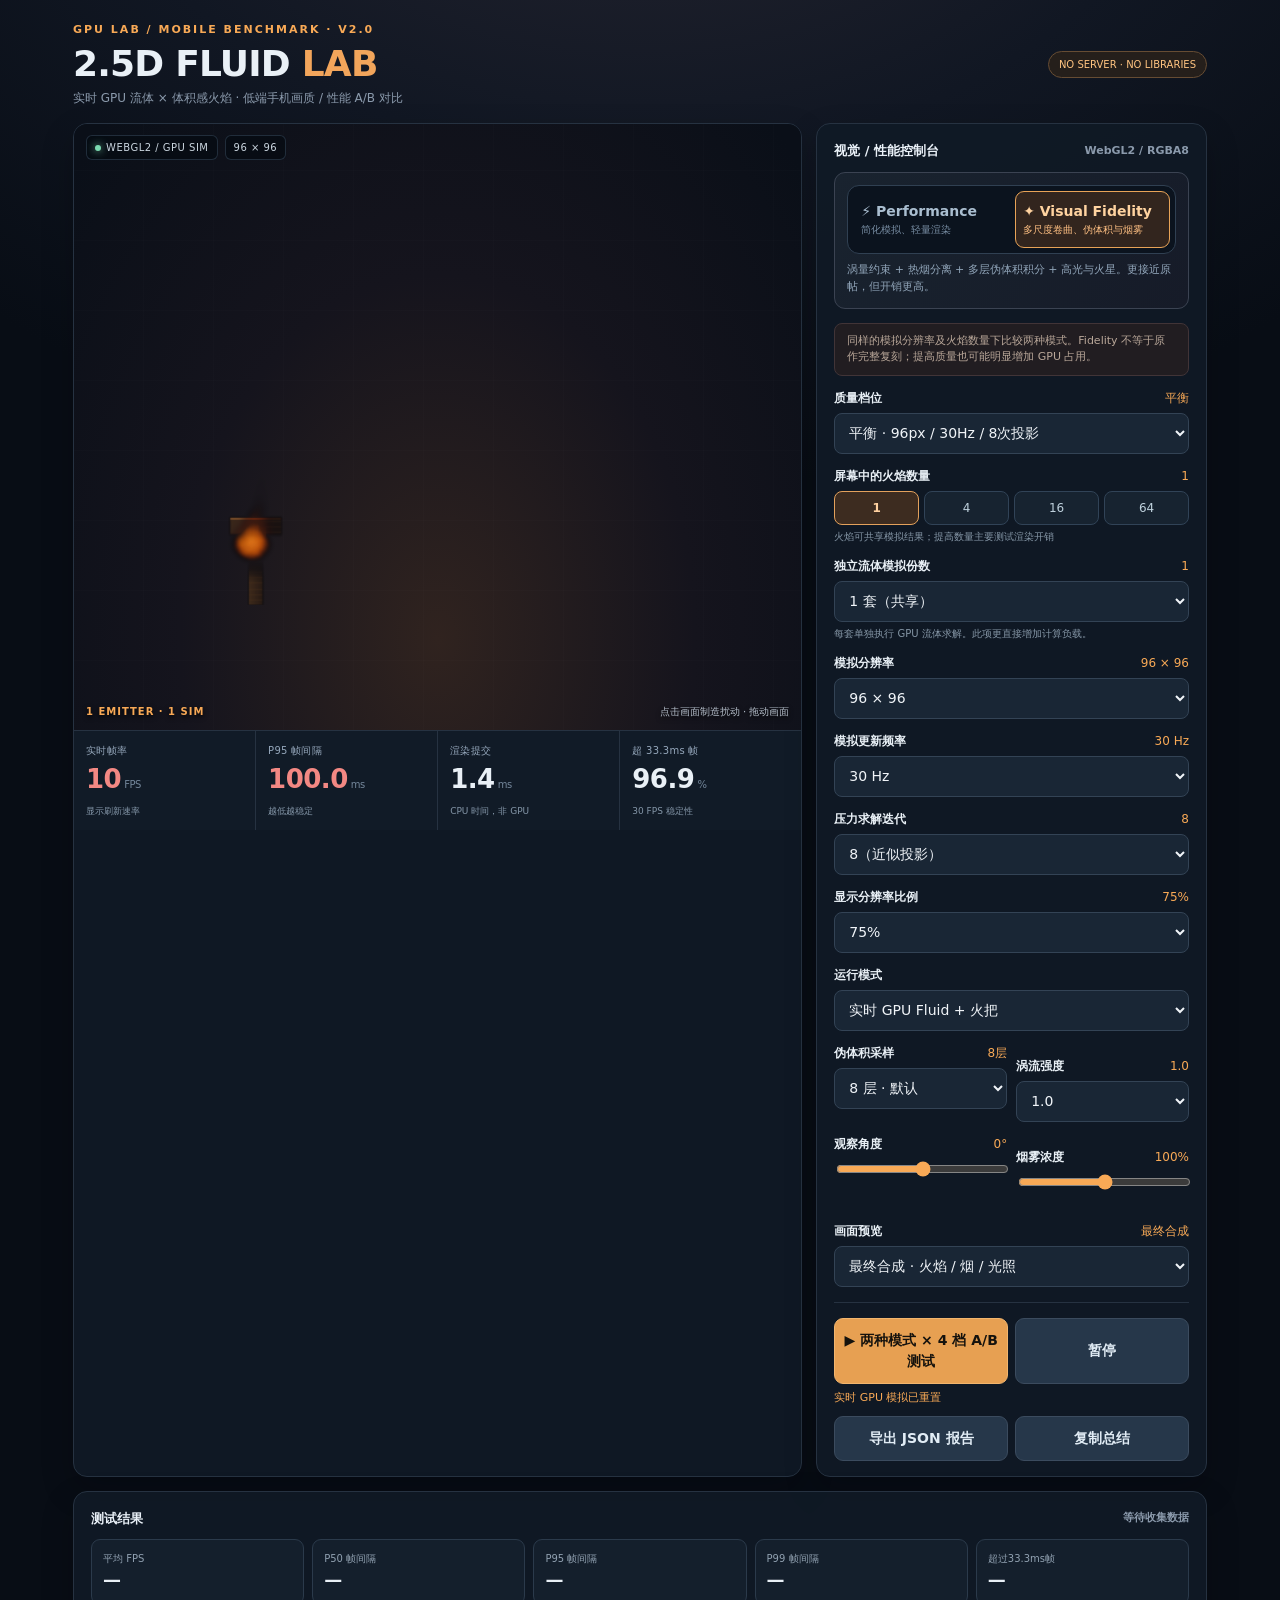
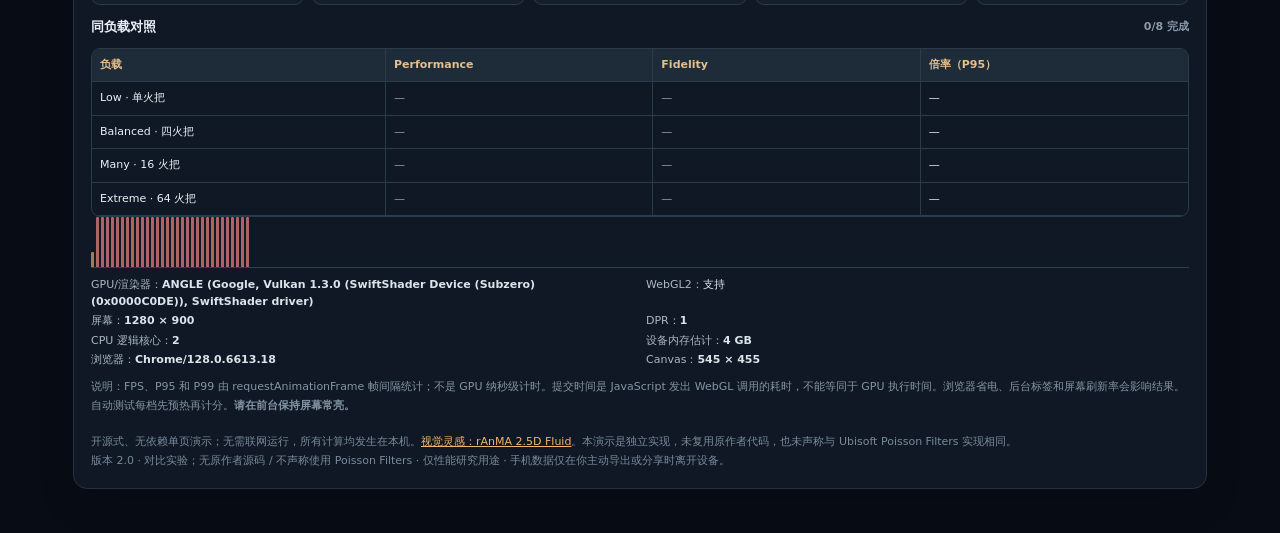
==== commit bfafbcb1: "V2: fidelity volumetric fire plus paired 8-stage mobile A/B benchmark" ====
--- a/index.html
+++ b/index.html
@@ -5,7 +5,7 @@
   <meta name="viewport" content="width=device-width,initial-scale=1,viewport-fit=cover">
   <meta name="theme-color" content="#0b111b">
   <meta name="description" content="移动端 WebGL2 实时二维流体火焰压力测试：FPS、p95 帧耗时、模拟副本、分辨率、批量火把及 JSON 报告。">
-  <title>2.5D FLUID LAB — Mobile GPU Stress Test</title>
+  <title>2.5D FLUID LAB — Mobile GPU Stress Test · A/B Visual Fidelity v2</title>
   <style>
     :root{color-scheme:dark;--bg:#080d15;--panel:#101924;--panel2:#141f2b;--stroke:#263241;--muted:#8b9aac;--text:#e9f0f6;--accent:#f8a956;--good:#7cdbb1;--bad:#f38883}
     *{box-sizing:border-box}body{margin:0;background:radial-gradient(ellipse 80% 37% at 50% -14%,#2a2833 0%,#111723 58%,#080d15 100%);color:var(--text);font:14px/1.5 system-ui,-apple-system,BlinkMacSystemFont,"Segoe UI",sans-serif}button,select{font:inherit}button{cursor:pointer}button:disabled{opacity:.5;cursor:default} .wrap{max-width:1170px;margin:auto;padding:22px 18px 44px}
@@ -17,13 +17,14 @@
     .panel{padding:17px 17px 15px}.section-title{font-size:13px;color:#eaf1f8;font-weight:700;margin:0 0 11px;display:flex;align-items:center;justify-content:space-between}.muted{font-size:11px;color:var(--muted)}.field{margin:13px 0}.field:first-of-type{margin-top:0}.field label{display:flex;justify-content:space-between;font-size:12px;font-weight:600;margin-bottom:6px;align-items:center}.field label span{font-weight:500;color:var(--accent)}
     select{background:#192635;color:#f0f4f8;border:1px solid #334355;padding:10px;border-radius:8px;width:100%;min-height:41px;outline:none}input[type=range]{width:100%;accent-color:var(--accent);cursor:pointer}.chips{display:grid;grid-template-columns:repeat(4,1fr);gap:5px}.chips button{border:1px solid #314357;background:#172330;color:#bed0dc;padding:7px 2px;border-radius:8px;font-size:12px}.chips button.active{border-color:#e3a15c;background:#3d2c20;color:#ffd1a0;font-weight:700}.hint{font-size:10px;color:#8596a6;margin-top:4px}.sep{height:1px;background:var(--stroke);margin:15px 0}.btns{display:flex;gap:7px;flex-wrap:wrap}.btn{flex:1;min-width:110px;background:#26374a;color:#e1ecf5;border:1px solid #3b4b5e;border-radius:9px;padding:11px 8px;font-weight:650}.btn.primary{background:#e7a052;color:#15120d;border-color:#f2b56d}.btn.danger{color:#fcc4b0;border-color:#623d39;background:#302022}.btn:hover{filter:brightness(1.12)}.btn:focus-visible, select:focus-visible{outline:2px solid var(--accent);outline-offset:2px}
     .report{grid-column:1/-1;padding:17px}.report-grid{display:grid;grid-template-columns:repeat(5,1fr);gap:8px;margin-bottom:12px}.report-item{border:1px solid #2b3a4b;border-radius:9px;padding:11px;background:#141f2c}.report-item .label{font-size:10px;color:#91a1b1}.report-item .v{font-size:18px;font-weight:750;font-variant-numeric:tabular-nums}.bars{height:51px;display:flex;gap:2px;align-items:end;border-bottom:1px solid #304154;overflow:hidden}.bars i{width:3px;min-width:3px;background:#e0a264;opacity:.7;display:block;border-radius:1px 1px 0 0}.smallprint{color:#8595a5;font-size:11px;line-height:1.7;margin:9px 0 0}.info{display:grid;grid-template-columns:repeat(2,minmax(0,1fr));gap:3px 12px;color:#aab7c6;font-size:11px;margin-top:9px}.info b{color:#d9e4eb;font-weight:550}.status{font-size:11px;min-height:20px;color:var(--accent);margin:6px 0}.foot{margin:18px 0 0;color:#798a9c;font-size:11px;line-height:1.7}.foot a{color:#efb46e}.hidden{display:none!important}
+    .mode-switch{display:grid;grid-template-columns:1fr 1fr;gap:7px;padding:5px;background:#0b131e;border:1px solid #304052;border-radius:12px}.mode-switch button{color:#aabed0;border:1px solid transparent;border-radius:9px;background:transparent;min-height:57px;padding:6px 7px;text-align:left;font-weight:750}.mode-switch button small{display:block;font-size:10px;color:#788da3;font-weight:500}.mode-switch button.active{border-color:#e8a357;background:#32251e;color:#ffd3a0}.mode-switch button.active small{color:#ffc083}.mode-intro{font-size:11px;color:#91a5b9;line-height:1.6;margin:7px 0 0}.row2{display:grid;grid-template-columns:1fr 1fr;gap:9px}.dual-label{font-size:11px;color:#a5b9c8}.compare-grid{display:grid;grid-template-columns:1.1fr repeat(3,minmax(0,1fr));border:1px solid #2a3b4c;border-radius:9px;overflow:hidden;margin-top:10px}.compare-grid>div{padding:8px;border-right:1px solid #2a3b4c;border-bottom:1px solid #2a3b4c;font-size:11px;min-width:0}.compare-grid>div:nth-child(4n){border-right:0}.compare-grid .th{background:#1e2b38;color:#e5bf8c;font-weight:650}.compare-grid .pass{color:#7ce2ac}.compare-grid .fail{color:#ff9c90}.compare-grid .dim{color:#8ea3b8}#mode-lab{border:1px solid #3b4352;border-radius:11px;padding:12px;margin-bottom:14px;background:linear-gradient(125deg,#19232f,#161b28)}.mode-steps{font-size:11px;color:#88a5bc}#report-status{font-size:11px} .notice{background:#211d21;padding:9px 12px;border-radius:8px;font-size:11px;color:#b9a799;border:1px solid #413437;margin-bottom:10px}
     @media(max-width:810px){.wrap{padding:16px 11px 30px}main{grid-template-columns:1fr}.preview{aspect-ratio:1;min-height:0}.metrics{grid-template-columns:repeat(4,1fr)}.metric{padding:9px 7px}.metric .value{font-size:19px}.metric .label{font-size:9px}.metric .sub{font-size:9px}.panel{padding:15px}.report-grid{grid-template-columns:repeat(3,1fr)}h1{font-size:25px}header p{font-size:11px}}
     @media(max-width:390px){.metric .value{font-size:17px}.metric .unit{font-size:8px}.chips button{padding:7px 0}.report-grid{grid-template-columns:repeat(2,1fr)}.tag{display:none}}
   </style>
 </head>
 <body>
 <div class="wrap">
-<header><div><div class="eyebrow">GPU LAB / MOBILE BENCHMARK · V1.0</div><h1>2.5D FLUID <span style="color:#f2a55b">LAB</span></h1><p>真实 GPU 二维流体模拟 · 火焰体积错觉 · 手机性能压力测试</p></div><div class="tag">NO SERVER · NO LIBRARIES</div></header>
+<header><div><div class="eyebrow">GPU LAB / MOBILE BENCHMARK · V2.0</div><h1>2.5D FLUID <span style="color:#f2a55b">LAB</span></h1><p>实时 GPU 流体 × 体积感火焰 · 低端手机画质 / 性能 A/B 对比</p></div><div class="tag">NO SERVER · NO LIBRARIES</div></header>
 <main>
 <section class="card" aria-label="实时流体火焰场景">
 <div class="preview" id="stage"><div class="preview-top"><span class="pip"><i class="live-dot" id="live-dot"></i><span id="mode-indicator">WEBGL2 / LIVE</span></span><span class="pip" id="resolution-chip">96 × 96</span></div><canvas id="render-canvas" aria-label="实时二维流体火焰画面">浏览器不支持 Canvas</canvas><div class="preview-caption"><span class="scene-title" id="scene-title">TORCH / FLUID EMITTER</span><span id="stage-caption">点击画面制造扰动 · 拖动画面</span></div></div>
@@ -34,7 +35,12 @@
   <div class="metric"><span class="label">超 33.3ms 帧</span><span class="value" id="jank">—<small class="unit">%</small></span><span class="sub">30 FPS 稳定性</span></div>
 </div>
 </section>
-<section class="card panel" aria-label="测试控制器"><div class="section-title">压力测试控制台 <span class="muted" id="backend-text">检测中…</span></div>
+<section class="card panel" aria-label="测试控制器"><div class="section-title">视觉 / 性能控制台 <span class="muted" id="backend-text">检测中…</span></div>
+<div id="mode-lab"><div class="mode-switch" role="group" aria-label="画质模式">
+<button id="look-performance" type="button" aria-pressed="false">⚡ Performance<small>简化模拟、轻量渲染</small></button>
+<button id="look-fidelity" type="button" aria-pressed="true" class="active">✦ Visual Fidelity<small>多尺度卷曲、伪体积与烟雾</small></button>
+</div><p class="mode-intro" id="look-description">使用涡流约束、热量与烟雾独立演化以及多层伪体积采样。独立实现，不是原作者代码。</p></div>
+<div class="notice">同样的模拟分辨率及火焰数量下比较两种模式。Fidelity 不等于原作完整复刻；提高质量也可能明显增加 GPU 占用。</div>
 <div class="field"><label for="quality">质量档位 <span id="preset-summary">平衡</span></label><select id="quality"><option value="low">低端手机 · 64px / 20Hz / 无压力投影</option><option value="balanced" selected>平衡 · 96px / 30Hz / 8次投影</option><option value="high">高画质 · 128px / 60Hz / 16次投影</option><option value="ultra">极限 · 192px / 60Hz / 24次投影</option><option value="custom">自定义</option></select></div>
 <div class="field"><label>屏幕中的火焰数量 <span id="emit-count">1</span></label><div class="chips" data-group="emitters"><button type="button" data-v="1" class="active">1</button><button type="button" data-v="4">4</button><button type="button" data-v="16">16</button><button type="button" data-v="64">64</button></div><div class="hint">火焰可共享模拟结果；提高数量主要测试渲染开销</div></div>
 <div class="field"><label for="sim-copies">独立流体模拟份数 <span id="copies-value">1</span></label><select id="sim-copies"><option value="1">1 套（共享）</option><option value="2">2 套</option><option value="4">4 套</option><option value="8">8 套（压力测试）</option></select><div class="hint">每套单独执行 GPU 流体求解。此项更直接增加计算负载。</div></div>
@@ -43,17 +49,20 @@
 <div class="field"><label for="iterations">压力求解迭代 <span id="iterations-value">8</span></label><select id="iterations"><option value="0">0（视觉近似，最快）</option><option value="8" selected>8（近似投影）</option><option value="16">16</option><option value="24">24</option><option value="32">32（极限）</option></select></div>
 <div class="field"><label for="render-scale">显示分辨率比例 <span id="scale-value">75%</span></label><select id="render-scale"><option value="0.5">50%</option><option value="0.75" selected>75%</option><option value="1">100%（设备像素比受限）</option></select></div>
 <div class="field"><label for="visual-mode">运行模式</label><select id="visual-mode"><option value="fluid" selected>实时 GPU Fluid + 火把</option><option value="procedural">仅 Shader 火焰（无实时模拟）</option><option value="baseline">纯背景基线（无流体）</option></select></div>
-<div class="sep"></div><div class="btns"><button class="btn primary" id="benchmark">▶ 自动跑 4 档压力测试</button><button class="btn" id="pause">暂停</button></div><p class="status" id="status" role="status" aria-live="polite"></p><div class="btns"><button class="btn" id="download">导出 JSON 报告</button><button class="btn" id="copy">复制总结</button></div>
+<div class="row2"><div class="field"><label for="volume-steps">伪体积采样 <span id="steps-value">8层</span></label><select id="volume-steps"><option value="4">4 层 · 快</option><option value="6">6 层</option><option value="8" selected>8 层 · 默认</option><option value="12">12 层 · 细腻</option></select></div><div class="field"><label for="swirl">涡流强度 <span id="swirl-value">1.0</span></label><select id="swirl"><option value="0">关</option><option value="0.6">0.6</option><option value="1" selected>1.0</option><option value="1.5">1.5</option></select></div></div>
+<div class="row2"><div class="field"><label for="camera-angle">观察角度 <span id="angle-value">0°</span></label><input id="camera-angle" aria-label="模拟摄像机角度" type="range" min="-65" max="65" step="1" value="0"></div><div class="field"><label for="smoke">烟雾浓度 <span id="smoke-value">100%</span></label><input id="smoke" aria-label="烟雾浓度" type="range" min="0" max="200" step="10" value="100"></div></div>
+<div class="field"><label for="debug-view">画面预览 <span id="debug-value">最终合成</span></label><select id="debug-view"><option value="beauty" selected>最终合成 · 火焰 / 烟 / 光照</option><option value="fields">模拟数据 · 热量 / 烟雾 / 流速</option></select></div>
+<div class="sep"></div><div class="btns"><button class="btn primary" id="benchmark">▶ 两种模式 × 4 档 A/B 测试</button><button class="btn" id="pause">暂停</button></div><p class="status" id="status" role="status" aria-live="polite"></p><div class="btns"><button class="btn" id="download">导出 JSON 报告</button><button class="btn" id="copy">复制总结</button></div>
 </section>
-<section class="card report"><div class="section-title">测试结果 <span class="muted" id="report-status">等待收集数据</span></div><div class="report-grid"><div class="report-item"><div class="label">平均 FPS</div><div class="v" id="r-avg">—</div></div><div class="report-item"><div class="label">P50 帧间隔</div><div class="v" id="r-med">—</div></div><div class="report-item"><div class="label">P95 帧间隔</div><div class="v" id="r-p95">—</div></div><div class="report-item"><div class="label">P99 帧间隔</div><div class="v" id="r-p99">—</div></div><div class="report-item"><div class="label">超过33.3ms帧</div><div class="v" id="r-jank">—</div></div></div><div class="bars" id="frame-bars" aria-label="最近的帧间隔图"></div><div class="info" id="device-info"></div><p class="smallprint">说明：FPS、P95 和 P99 由 requestAnimationFrame 帧间隔统计；不是 GPU 纳秒级计时。提交时间是 JavaScript 发出 WebGL 调用的耗时，不能等同于 GPU 执行时间。浏览器省电、后台标签和屏幕刷新率会影响结果。自动测试每档先预热再计分。<b>请在前台保持屏幕常亮。</b></p><p class="foot">开源式、无依赖单页演示；无需联网运行，所有计算均发生在本机。<a href="https://x.com/r4nM4_64/status/2120431026191344067" target="_blank" rel="noopener noreferrer">视觉灵感：rAnMA 2.5D Fluid</a>。本演示是独立实现，未复用原作者代码，也未声称与 Ubisoft Poisson Filters 实现相同。<br>版本 1.0 · 仅性能研究用途 · 手机数据仅在你主动导出或分享时离开设备。</p></section>
+<section class="card report"><div class="section-title">测试结果 <span class="muted" id="report-status">等待收集数据</span></div><div class="report-grid"><div class="report-item"><div class="label">平均 FPS</div><div class="v" id="r-avg">—</div></div><div class="report-item"><div class="label">P50 帧间隔</div><div class="v" id="r-med">—</div></div><div class="report-item"><div class="label">P95 帧间隔</div><div class="v" id="r-p95">—</div></div><div class="report-item"><div class="label">P99 帧间隔</div><div class="v" id="r-p99">—</div></div><div class="report-item"><div class="label">超过33.3ms帧</div><div class="v" id="r-jank">—</div></div></div><div class="section-title" style="margin-top:12px">同负载对照 <span class="muted" id="compare-status">等待 A/B 测试</span></div><div class="compare-grid" id="compare-results" aria-label="两种模式实测对照"><div class="th">负载</div><div class="th">Performance</div><div class="th">Fidelity</div><div class="th">倍率（P95）</div><div class="dim">请运行 A/B 测试</div><div class="dim">—</div><div class="dim">—</div><div class="dim">—</div></div><div class="bars" id="frame-bars" aria-label="最近的帧间隔图"></div><div class="info" id="device-info"></div><p class="smallprint">说明：FPS、P95 和 P99 由 requestAnimationFrame 帧间隔统计；不是 GPU 纳秒级计时。提交时间是 JavaScript 发出 WebGL 调用的耗时，不能等同于 GPU 执行时间。浏览器省电、后台标签和屏幕刷新率会影响结果。自动测试每档先预热再计分。<b>请在前台保持屏幕常亮。</b></p><p class="foot">开源式、无依赖单页演示；无需联网运行，所有计算均发生在本机。<a href="https://x.com/r4nM4_64/status/2120431026191344067" target="_blank" rel="noopener noreferrer">视觉灵感：rAnMA 2.5D Fluid</a>。本演示是独立实现，未复用原作者代码，也未声称与 Ubisoft Poisson Filters 实现相同。<br>版本 2.0 · 对比实验；无原作者源码 / 不声称使用 Poisson Filters · 仅性能研究用途 · 手机数据仅在你主动导出或分享时离开设备。</p></section>
 </main>
 </div>
 <script>
 (()=>{'use strict';
 const $=id=>document.getElementById(id);const canvas=$('render-canvas');const stage=$('stage');
 const gl=canvas.getContext('webgl2',{alpha:true,antialias:false,depth:false,stencil:false,powerPreference:'high-performance',premultipliedAlpha:false,preserveDrawingBuffer:false});
-const params={emitters:1,copies:1,res:96,hz:30,iterations:8,scale:.75,mode:'fluid'};
-const presets={low:{res:64,hz:20,iterations:0,scale:.5,copies:1},balanced:{res:96,hz:30,iterations:8,scale:.75,copies:1},high:{res:128,hz:60,iterations:16,scale:1,copies:1},ultra:{res:192,hz:60,iterations:24,scale:1,copies:4}};
+const params={emitters:1,copies:1,res:96,hz:30,iterations:8,scale:.75,mode:'fluid',look:'fidelity',steps:8,swirl:1,angle:0,smoke:1,debug:'beauty'};
+const presets={low:{res:64,hz:20,iterations:0,scale:.5,copies:1,steps:4},balanced:{res:96,hz:30,iterations:8,scale:.75,copies:1,steps:8},high:{res:128,hz:60,iterations:16,scale:1,copies:1,steps:12},ultra:{res:192,hz:60,iterations:24,scale:1,copies:4,steps:12}};
 let engine=null,active=true,benchmarking=false,benchmarkResults=[],samples=[],cpuSamples=[],samplesTime=[],last=0,accum=0,simTime=0,renderFrame=0,statusTimer=0,lastPointer=null, touchImpulse={x:0,y:0,strength:0},errorMessage='';
 const now=()=>performance.now(), median=arr=>quantile(arr,.5), quantile=(ar,q)=>{if(!ar.length)return 0;const a=[...ar].sort((a,b)=>a-b);const i=(a.length-1)*q,lo=Math.floor(i),hi=Math.ceil(i);return a[lo]+(a[hi]-a[lo])*(i-lo)}, average=ar=>ar.reduce((s,x)=>s+x,0)/(ar.length||1);
 const updateStatus=s=>{$('status').textContent=s};
@@ -70,30 +79,105 @@
  dye:header+`void main(){vec2 p=vUv;vec2 vel=decodeV(texture(uVelocity,p));vec2 back=clamp(p-vel*uDt,vec2(.003),vec2(.997));vec4 prev=texture(uDye,back);float smoke=prev.g*.995,heat=prev.r*.992;float t=uTime;vec2 c=vec2(.5+sin(t*1.9+uSeed*2.)*.035,.17);vec2 d=(p-c)/vec2(.067,.082);float source=exp(-dot(d,d)*1.25);heat=max(heat,source*(.86+.12*sin(t*12.+uSeed)));smoke=max(smoke,source*.72);float hot=pow(max(heat-.22,0.)/.78,1.4);smoke=max(smoke,hot*.45);fragColor=vec4(clamp(heat,0.,1.),clamp(smoke,0.,1.),0.,1.);}`,
  display:`#version 300 es
 precision highp float;in vec2 vUv;out vec4 fragColor;uniform sampler2D uDye;uniform float uTime;uniform float uSeed;uniform float uProcedural;uniform float uBrightness;float hash(vec2 p){return fract(sin(dot(p,vec2(127.1,311.7)))*43758.5453);}float noise(vec2 p){vec2 i=floor(p),f=fract(p);f=f*f*(3.-2.*f);return mix(mix(hash(i),hash(i+vec2(1,0)),f.x),mix(hash(i+vec2(0,1)),hash(i+1.),f.x),f.y);}void main(){vec2 p=vUv;float fire=0.,smoke=0.,heat=0.;if(uProcedural>.5){float bend=.5+sin(p.y*8.+uTime*2.+uSeed)*.095+sin(p.y*18.-uTime*1.8+uSeed)*.033;float width=max(.02,.20*(1.-p.y*.95));float body=1.-smoothstep(width*.2,width,abs(p.x-bend));float fleck=noise(vec2(p.x*17.+uSeed,p.y*17.-uTime*3.));heat=body*smoothstep(.92,.28,p.y)*(0.52+.48*fleck);smoke=body*(1.-smoothstep(.60,1.,p.y))*.44;}else{vec4 f=texture(uDye,clamp(p,vec2(.004),vec2(.996)));heat=f.r;smoke=f.g;}heat*=.78+.3*noise(vec2(p.x*27.+uSeed,p.y*18.-uTime*2.5));fire=smoothstep(.07,.65,heat);float white=pow(smoothstep(.37,.94,heat),2.0);vec3 flame=mix(vec3(1.,.16,.025),vec3(1.,.71,.13),smoothstep(.15,.60,heat));flame=mix(flame,vec3(1.,.99,.76),white);float smokeAlpha=smoke*pow(clamp(p.y*.88+.17,0.,1.),1.3)*.65*(1.-fire);vec3 smokeColor=mix(vec3(.24,.17,.15),vec3(.42,.33,.29),noise(p*4.+uTime*.15));float alpha=clamp(fire*.94+smokeAlpha,0.,1.);vec3 col=(flame*fire+smokeColor*smokeAlpha)/max(alpha,.001);col*=uBrightness;float edge=1.-smoothstep(.86,1.,abs(p.x-.5)*2.);alpha*=edge;float torchY=.065;float shaft=(1.-smoothstep(.018,.027,abs(p.x-.5)))*(1.-smoothstep(.16,.18,p.y));float grip=(1.-smoothstep(.026,.038,abs(p.x-.5)))*smoothstep(.16,.19,p.y)*(1.-smoothstep(.21,.25,p.y));float metal=(1.-smoothstep(.035,.05,abs(p.x-.5)))*smoothstep(.165,.18,p.y)*(1.-smoothstep(.19,.22,p.y));float m=max(shaft*.8,max(grip*.7,metal*.95));float tip=1.-smoothstep(.045,.065,length((p-vec2(.5,.18))*vec2(1.,1.3)));m=max(m,tip*.9);col=mix(col,vec3(.28,.17,.095)+vec3(.09,.075,.02)*sin(p.y*85.),m*(1.-alpha));alpha=max(alpha,m*.8);vec2 glowCoord=(p-vec2(.5,.27))/vec2(.21,.24);float glow=exp(-dot(glowCoord,glowCoord)*2.7)*(.24+.22*sin(uTime*5.+uSeed));col+=vec3(1.,.26,.025)*glow;alpha=max(alpha,glow*.17);fragColor=vec4(col,clamp(alpha,0.,1.));}`,
+ curl:header+`uniform sampler2D uCurl;void main(){vec2 e=1./uSize;float l=decodeV(texture(uVelocity,vUv-vec2(e.x,0.))).y;float r=decodeV(texture(uVelocity,vUv+vec2(e.x,0.))).y;float b=decodeV(texture(uVelocity,vUv-vec2(0.,e.y))).x;float t=decodeV(texture(uVelocity,vUv+vec2(0.,e.y))).x;float z=(r-l-t+b)*.5;fragColor=vec4(clamp(.5+z*1.6,0.,1.),0.,0.,1.);}`,
+ confinement:header+`uniform sampler2D uCurl;uniform float uSwirl;float curlAt(vec2 p){return(texture(uCurl,clamp(p,vec2(.005),vec2(.995))).r-.5)/1.6;}void main(){vec2 e=1./uSize;float l=abs(curlAt(vUv-vec2(e.x,0.))),r=abs(curlAt(vUv+vec2(e.x,0.))),b=abs(curlAt(vUv-vec2(0.,e.y))),t=abs(curlAt(vUv+vec2(0.,e.y)));vec2 grad=vec2(r-l,t-b);grad/=length(grad)+.0001;float c=curlAt(vUv);vec2 f=vec2(grad.y,-grad.x)*c*uSwirl*3.5;vec2 v=decodeV(texture(uVelocity,vUv));v+=f*min(uDt,.06);fragColor=encodeV(clamp(v,vec2(-.73),vec2(.73)));}`,
+ velocityHi:header+`void main(){vec2 p=vUv;vec2 v=decodeV(texture(uVelocity,p));vec2 prev=decodeV(texture(uVelocity,clamp(p-v*uDt,vec2(.005),vec2(.995))));vec4 dye=texture(uDye,p);float t=uTime;float noiseLow=smoothnoise(p*vec2(7.,9.)+vec2(t*.38,-t*.25)+uSeed);float noiseMid=smoothnoise(p*vec2(17.,24.)+vec2(-t*.43,t*.3)+uSeed*3.7);float plume=exp(-pow((p.x-.5)/.27,2.));float yshape=smoothstep(.09,.25,p.y)*(1.-smoothstep(.82,1.,p.y));float eddy=sin(p.y*17.-t*1.9+noiseLow*5.+uSeed*6.)+sin(p.y*31.+t*.98+noiseMid*4.)*.42;vec2 flow=vec2((noiseLow-.5)*.33+(noiseMid-.5)*.17+eddy*.065,.28+plume*.065+dye.r*.24+dye.g*.09);float src=exp(-pow((p.x-(.5+.017*sin(t*2.8+uSeed*7.)))/.065,2.)-pow((p.y-.16)/.055,2.));flow.y+=src*.25;vec2 a=mix(prev,flow,.10+src*.23);a+=vec2((noiseLow-.5)*.028,.015)*plume*yshape;float touched=exp(-dot(p-uTouch.xy,p-uTouch.xy)/.011)*uTouch.z;a+=vec2(-.21,.15)*touched;if(p.x<.015||p.x>.985)a.x*=-.3;if(p.y<.014||p.y>.99)a.y*=.12;fragColor=encodeV(clamp(a,vec2(-.73),vec2(.73)));}`,
+ dyeHi:header+`void main(){vec2 p=vUv;vec2 vel=decodeV(texture(uVelocity,p));vec2 back=clamp(p-vel*uDt,vec2(.004),vec2(.996));vec4 prev=texture(uDye,back);float t=uTime;float n=smoothnoise(p*vec2(18.,22.)+vec2(t*.27,-t*.32)+uSeed*2.);float n2=smoothnoise(p*vec2(36.,32.)+vec2(-t*.44,t*.71)+uSeed*3.);float sourceX=.5+.016*sin(t*3.+uSeed*2.);vec2 d=(p-vec2(sourceX,.17))/vec2(.077,.066);float source=exp(-dot(d,d)*1.6);float oxygen=.73+.24*n;float heat=prev.r*max(0.,1.-uDt*(1.25+.2*p.y));float smoke=prev.g*max(0.,1.-uDt*.38);float fuel=prev.b*max(0.,1.-uDt*.68);heat=max(heat,source*(.91+.07*sin(t*11.+uSeed*3.)));fuel=max(fuel,source*.86);float burn=fuel*(.028+uDt*.24)*(1.-smoothstep(.63,.94,p.y));heat=clamp(heat+burn*.31,0.,1.);smoke=clamp(smoke+heat*heat*uDt*.46 + burn*.12 + source*.02,0.,1.);smoke*=.975+.025*oxygen;heat*=.92+.08*n2;vec2 diff=(p-vec2(.5,.51))/vec2(.3,.72);float envelope=exp(-dot(diff,diff)*.7);fragColor=vec4(clamp(heat*envelope,0.,1.),clamp(smoke*envelope,0.,1.),clamp(fuel,0.,1.),1.);}`,
+ displayHi:`#version 300 es
+precision highp float;
+in vec2 vUv;out vec4 fragColor;
+uniform sampler2D uDye;uniform sampler2D uVelocity;
+uniform float uTime;uniform float uSeed;uniform float uBrightness;
+uniform float uVolumeSteps;uniform float uAngle;uniform float uSmoke;uniform float uDiagnostic;
+float hash(vec2 p){return fract(sin(dot(p,vec2(127.1,311.7)))*43758.5453123);}
+float noise(vec2 p){vec2 i=floor(p),f=fract(p);f=f*f*(3.-2.*f);return mix(mix(hash(i),hash(i+vec2(1.,0.)),f.x),mix(hash(i+vec2(0.,1.)),hash(i+vec2(1.,1.)),f.x),f.y);}
+float fbm(vec2 p){float n=noise(p)*.57; n+=noise(p*2.03)*.28;n+=noise(p*4.11)*.15;return n;}
+void main(){
+  vec2 uv=vUv;float t=uTime+uSeed*.57;float turn=uAngle*.0174532925;
+  if(uDiagnostic>.5){vec4 d=texture(uDye,uv);vec2 v=texture(uVelocity,uv).rg-.5;fragColor=vec4(d.r, d.g*.66, d.b*.18+length(v)*.8,1.);return;}
+  float accumA=0.;vec3 accum=vec3(0.);float glow=0.;float flameTotal=0.;
+  // A 2D density field is sampled with faux depth offsets (not a true 3D simulation).
+  for(int j=0;j<12;j++){
+    if(float(j)>=uVolumeSteps)break;
+    float z=(float(j)+.5)/uVolumeSteps-.5;
+    float offset=sin(turn)*z*.19;
+    vec2 q=uv+vec2(offset,cos(turn)*z*.013);
+    q.x+=.007*z*sin(uv.y*24.+t*2.1);
+    vec4 d=texture(uDye,clamp(q,vec2(.002),vec2(.998)));
+    float n=fbm(q*vec2(16.,21.)+vec2(z*9.-t*.65,z*2.+t*.8));
+    float n2=noise(q*vec2(42.,32.)+vec2(t*.72,z*19.));
+    float heat=clamp(d.r*(.69+.51*n)+.055*(n-.5),0.,1.);
+    float flame=pow(smoothstep(.085,.76,heat),1.2)*(1.-smoothstep(.72,1.,uv.y));
+    float ash=clamp((d.g*.92+n*.12-.07)*uSmoke,0.,1.);
+    float smoke=smoothstep(.09,.65,ash)*(.36+.64*smoothstep(.25,.75,uv.y));
+    smoke*=1.-flame*.67;
+    float core=smoothstep(.51,.96,heat);
+    float rim=clamp(1.-core*.26,0.,1.);
+    vec3 fire=mix(vec3(.88,.09,.012),vec3(1.,.54,.048),smoothstep(.14,.68,heat));
+    fire=mix(fire,vec3(1.,.94,.57),pow(core,1.45));
+    float shade=.67+.33*n2+z*.14;
+    vec3 smokeCol=mix(vec3(.095,.082,.09),vec3(.37,.26,.21),.43+.56*n);
+    float smokeShade=(.62+.35*n2)*(.8+max(0.,z)*.32);
+    float fa=flame*.54/uVolumeSteps*7.0;
+    float sa=smoke*.27/uVolumeSteps*7.0;
+    float layerA=clamp(fa+sa,0.,.92);
+    vec3 layer=(fire*fa*shade*rim+smokeCol*sa*smokeShade)/(layerA+.0001);
+    float contrib=(1.-accumA)*layerA;
+    accum+=layer*contrib;accumA+=contrib;
+    flameTotal=max(flameTotal,flame);
+    glow+=flame*(1.-abs(z)*.32)/uVolumeSteps;
+  }
+  // Fire source and brass torch fixture are part of the impostor material.
+  float x=uv.x-.5,y=uv.y;
+  float stem=(1.-smoothstep(.017,.029,abs(x)))*(1.-smoothstep(.06,.19,y));
+  float handle=(1.-smoothstep(.028,.037,abs(x)))*smoothstep(.135,.17,y)*(1.-smoothstep(.215,.255,y));
+  float cup=(1.-smoothstep(.07,.084,abs(x)))*smoothstep(.183,.204,y)*(1.-smoothstep(.235,.258,y));
+  float rim=(1.-smoothstep(.071,.081,abs(x)))*exp(-pow((y-.242)/.008,2.));
+  float fixture=max(stem*.89,max(handle*.85,max(cup*.82,rim)));
+  float band=step(.75,fract(y*63.));
+  vec3 metal=mix(vec3(.17,.115,.079),vec3(.76,.50,.25),clamp(.45-x*12.,0.,1.));
+  metal=mix(metal,vec3(.8,.49,.2),band*.2);
+  accum=mix(accum,metal,fixture*(1.-accumA));accumA=max(accumA,fixture*.95);
+  vec2 g=(uv-vec2(.5,.34))/vec2(.22,.4);
+  float radial=exp(-dot(g,g)*2.8);
+  float aura=radial*(.10+.22*glow);
+  accum+=vec3(1.,.20,.026)*aura*uBrightness;
+  accumA=max(accumA,aura*.24);
+  float sparks=0.;vec2 cell=floor(uv*vec2(70.,72.));float particle=hash(cell+floor(t*7.)*vec2(13.,37.));
+  vec2 dotUv=fract(uv*vec2(70.,72.));
+  float spark=1.-smoothstep(.04,.15,length(dotUv-vec2(particle,fract(particle*19.))));
+  sparks=spark*step(.987,particle)*smoothstep(.22,.45,uv.y)*(1.-smoothstep(.82,.96,uv.y))*exp(-pow((uv.x-.5)/.33,2.));
+  accum+=vec3(1.6,.64,.13)*sparks;accumA=max(accumA,sparks);
+  float edge=(1.-smoothstep(.90,1.,abs(x)*2.));
+  fragColor=vec4(clamp(accum*uBrightness,0.,1.75),clamp(accumA*edge,0.,1.));
+}`,
  baseline:`#version 300 es
 precision highp float;in vec2 vUv;out vec4 fragColor;uniform float uTime;void main(){vec2 p=vUv;float d=distance(p,vec2(.5,.26));float halo=exp(-d*5.)*.16;fragColor=vec4(.28,.17,.09,halo);}`
 };
 function makeShader(type,src){let sh=gl.createShader(type);gl.shaderSource(sh,src);gl.compileShader(sh);if(!gl.getShaderParameter(sh,gl.COMPILE_STATUS))throw Error('Shader '+gl.getShaderInfoLog(sh));return sh;}
-function makeProgram(v,f){let prog=gl.createProgram();let sv=makeShader(gl.VERTEX_SHADER,v),sf=makeShader(gl.FRAGMENT_SHADER,f);gl.attachShader(prog,sv);gl.attachShader(prog,sf);gl.linkProgram(prog);gl.deleteShader(sv);gl.deleteShader(sf);if(!gl.getProgramParameter(prog,gl.LINK_STATUS))throw Error('Program '+gl.getProgramInfoLog(prog));const us={};for(const u of ['uRect','uVelocity','uDye','uPressure','uDivergence','uSize','uDt','uTime','uSeed','uTouch','uProcedural','uBrightness'])us[u]=gl.getUniformLocation(prog,u);return{prog,us,pos:gl.getAttribLocation(prog,'aPosition')}}
+function makeProgram(v,f){let prog=gl.createProgram();let sv=makeShader(gl.VERTEX_SHADER,v),sf=makeShader(gl.FRAGMENT_SHADER,f);gl.attachShader(prog,sv);gl.attachShader(prog,sf);gl.linkProgram(prog);gl.deleteShader(sv);gl.deleteShader(sf);if(!gl.getProgramParameter(prog,gl.LINK_STATUS))throw Error('Program '+gl.getProgramInfoLog(prog));const us={};for(const u of ['uRect','uVelocity','uDye','uPressure','uDivergence','uSize','uDt','uTime','uSeed','uTouch','uProcedural','uBrightness','uCurl','uSwirl','uVolumeSteps','uAngle','uSmoke','uDiagnostic'])us[u]=gl.getUniformLocation(prog,u);return{prog,us,pos:gl.getAttribLocation(prog,'aPosition')}}
 function tex(n,fill){let t=gl.createTexture();gl.bindTexture(gl.TEXTURE_2D,t);gl.texParameteri(gl.TEXTURE_2D,gl.TEXTURE_MIN_FILTER,gl.LINEAR);gl.texParameteri(gl.TEXTURE_2D,gl.TEXTURE_MAG_FILTER,gl.LINEAR);gl.texParameteri(gl.TEXTURE_2D,gl.TEXTURE_WRAP_S,gl.CLAMP_TO_EDGE);gl.texParameteri(gl.TEXTURE_2D,gl.TEXTURE_WRAP_T,gl.CLAMP_TO_EDGE);const data=new Uint8Array(n*n*4);for(let i=0;i<data.length;i+=4){data[i]=fill[0];data[i+1]=fill[1];data[i+2]=fill[2];data[i+3]=255}gl.texImage2D(gl.TEXTURE_2D,0,gl.RGBA8,n,n,0,gl.RGBA,gl.UNSIGNED_BYTE,data);return t}
 function target(n,fill){let t=tex(n,fill),fb=gl.createFramebuffer();gl.bindFramebuffer(gl.FRAMEBUFFER,fb);gl.framebufferTexture2D(gl.FRAMEBUFFER,gl.COLOR_ATTACHMENT0,gl.TEXTURE_2D,t,0);if(gl.checkFramebufferStatus(gl.FRAMEBUFFER)!==gl.FRAMEBUFFER_COMPLETE)throw Error('RGBA8 framebuffer incompatible');return{t,fb}}
 function pair(n,fill){return{front:target(n,fill),back:target(n,fill)}}
 function swap(p){const tmp=p.front;p.front=p.back;p.back=tmp}
-class FluidEngine{constructor(n,copyCount){this.n=n;this.programs={};for(let name of Object.keys(fragment))this.programs[name]=makeProgram(vs,fragment[name]);this.geometry=gl.createBuffer();gl.bindBuffer(gl.ARRAY_BUFFER,this.geometry);gl.bufferData(gl.ARRAY_BUFFER,new Float32Array([-1,-1,1,-1,-1,1,-1,1,1,-1,1,1]),gl.STATIC_DRAW);this.sims=[];for(let i=0;i<copyCount;i++){this.sims.push({velocity:pair(n,[128,128,0,255]),dye:pair(n,[0,0,0,255]),pressure:pair(n,[128,0,0,255]),divergence:target(n,[128,0,0,255]),seed:(i*3.81+.23)})}gl.disable(gl.DEPTH_TEST);gl.disable(gl.CULL_FACE);gl.disable(gl.BLEND)}
- dispose(){for(let k of Object.values(this.programs))gl.deleteProgram(k.prog);gl.deleteBuffer(this.geometry);for(let s of this.sims)for(let name of ['velocity','dye','pressure','divergence']){let x=s[name];for(let t of (x.front?[x.front,x.back]:[x])){gl.deleteFramebuffer(t.fb);gl.deleteTexture(t.t)}}}
- draw(name,out,s,dt,t,overrides={}){const p=this.programs[name];gl.useProgram(p.prog);gl.bindBuffer(gl.ARRAY_BUFFER,this.geometry);gl.enableVertexAttribArray(p.pos);gl.vertexAttribPointer(p.pos,2,gl.FLOAT,false,0,0);if(out){gl.bindFramebuffer(gl.FRAMEBUFFER,out.fb);gl.viewport(0,0,this.n,this.n)}else{gl.bindFramebuffer(gl.FRAMEBUFFER,null);gl.viewport(0,0,canvas.width,canvas.height)}let u=p.us;if(u.uRect)gl.uniform4f(u.uRect,0,0,1,1);if(u.uDt)gl.uniform1f(u.uDt,dt);if(u.uTime)gl.uniform1f(u.uTime,t);if(u.uSeed)gl.uniform1f(u.uSeed,s.seed);if(u.uSize)gl.uniform2f(u.uSize,this.n,this.n);if(u.uTouch)gl.uniform3f(u.uTouch,touchImpulse.x,touchImpulse.y,touchImpulse.strength);let textures=[s.velocity.front.t,s.dye.front.t,s.pressure.front.t,s.divergence.t];for(let k=0;k<textures.length;k++){gl.activeTexture(gl.TEXTURE0+k);gl.bindTexture(gl.TEXTURE_2D,textures[k]);let loc=u[['uVelocity','uDye','uPressure','uDivergence'][k]];if(loc)gl.uniform1i(loc,k)}if(overrides.rect && u.uRect)gl.uniform4fv(u.uRect,overrides.rect);if(u.uProcedural)gl.uniform1f(u.uProcedural,overrides.procedural||0);if(u.uBrightness)gl.uniform1f(u.uBrightness,overrides.brightness||1);gl.drawArrays(gl.TRIANGLES,0,6)}
- update(dt,t){for(let s of this.sims){this.draw('velocity',s.velocity.back,s,dt,t);swap(s.velocity);if(params.iterations){this.draw('divergence',s.divergence,s,dt,t); // reset pressure each step via inexpensive clear
+class FluidEngine{constructor(n,copyCount){this.n=n;this.programs={};for(let name of Object.keys(fragment))this.programs[name]=makeProgram(vs,fragment[name]);this.geometry=gl.createBuffer();gl.bindBuffer(gl.ARRAY_BUFFER,this.geometry);gl.bufferData(gl.ARRAY_BUFFER,new Float32Array([-1,-1,1,-1,-1,1,-1,1,1,-1,1,1]),gl.STATIC_DRAW);this.sims=[];for(let i=0;i<copyCount;i++){this.sims.push({velocity:pair(n,[128,128,0,255]),dye:pair(n,[0,0,0,255]),pressure:pair(n,[128,0,0,255]),divergence:target(n,[128,0,0,255]),curl:target(n,[128,0,0,255]),seed:(i*3.81+.23)})}gl.disable(gl.DEPTH_TEST);gl.disable(gl.CULL_FACE);gl.disable(gl.BLEND)}
+ dispose(){for(let k of Object.values(this.programs))gl.deleteProgram(k.prog);gl.deleteBuffer(this.geometry);for(let s of this.sims)for(let name of ['velocity','dye','pressure','divergence','curl']){let x=s[name];for(let t of (x.front?[x.front,x.back]:[x])){gl.deleteFramebuffer(t.fb);gl.deleteTexture(t.t)}}}
+ draw(name,out,s,dt,t,overrides={}){const p=this.programs[name];gl.useProgram(p.prog);gl.bindBuffer(gl.ARRAY_BUFFER,this.geometry);gl.enableVertexAttribArray(p.pos);gl.vertexAttribPointer(p.pos,2,gl.FLOAT,false,0,0);if(out){gl.bindFramebuffer(gl.FRAMEBUFFER,out.fb);gl.viewport(0,0,this.n,this.n)}else{gl.bindFramebuffer(gl.FRAMEBUFFER,null);gl.viewport(0,0,canvas.width,canvas.height)}let u=p.us;if(u.uRect)gl.uniform4f(u.uRect,0,0,1,1);if(u.uDt)gl.uniform1f(u.uDt,dt);if(u.uTime)gl.uniform1f(u.uTime,t);if(u.uSeed)gl.uniform1f(u.uSeed,s.seed);if(u.uSize)gl.uniform2f(u.uSize,this.n,this.n);if(u.uTouch)gl.uniform3f(u.uTouch,touchImpulse.x,touchImpulse.y,touchImpulse.strength);let textures=[s.velocity.front.t,s.dye.front.t,s.pressure.front.t,s.divergence.t,s.curl.t];for(let k=0;k<textures.length;k++){gl.activeTexture(gl.TEXTURE0+k);gl.bindTexture(gl.TEXTURE_2D,textures[k]);let loc=u[['uVelocity','uDye','uPressure','uDivergence','uCurl'][k]];if(loc)gl.uniform1i(loc,k)}if(overrides.rect && u.uRect)gl.uniform4fv(u.uRect,overrides.rect);if(u.uProcedural)gl.uniform1f(u.uProcedural,overrides.procedural||0);if(u.uBrightness)gl.uniform1f(u.uBrightness,overrides.brightness||1);if(u.uSwirl)gl.uniform1f(u.uSwirl,params.swirl);if(u.uVolumeSteps)gl.uniform1f(u.uVolumeSteps,params.steps);if(u.uAngle)gl.uniform1f(u.uAngle,params.angle);if(u.uSmoke)gl.uniform1f(u.uSmoke,params.smoke);if(u.uDiagnostic)gl.uniform1f(u.uDiagnostic,params.debug==='fields'?1:0);gl.drawArrays(gl.TRIANGLES,0,6)}
+ update(dt,t){for(let s of this.sims){this.draw(params.look==='fidelity'?'velocityHi':'velocity',s.velocity.back,s,dt,t);swap(s.velocity);if(params.look==='fidelity'&&params.swirl>0){this.draw('curl',s.curl,s,dt,t);this.draw('confinement',s.velocity.back,s,dt,t);swap(s.velocity)}if(params.iterations){this.draw('divergence',s.divergence,s,dt,t); // reset pressure each step via inexpensive clear
   for(let target of [s.pressure.front,s.pressure.back]){gl.bindFramebuffer(gl.FRAMEBUFFER,target.fb);gl.clearColor(.5,0,0,1);gl.clear(gl.COLOR_BUFFER_BIT)}
-  for(let i=0;i<params.iterations;i++){this.draw('pressure',s.pressure.back,s,dt,t);swap(s.pressure)}this.draw('project',s.velocity.back,s,dt,t);swap(s.velocity)}this.draw('dye',s.dye.back,s,dt,t);swap(s.dye)}touchImpulse.strength*=.62}
- render(t){gl.bindFramebuffer(gl.FRAMEBUFFER,null);gl.viewport(0,0,canvas.width,canvas.height);gl.clearColor(0,0,0,0);gl.clear(gl.COLOR_BUFFER_BIT);if(params.mode==='baseline'){return}gl.enable(gl.BLEND);gl.blendFunc(gl.SRC_ALPHA,gl.ONE_MINUS_SRC_ALPHA);const count=params.emitters,asp=canvas.width/canvas.height;const cols=Math.ceil(Math.sqrt(count*asp)),rows=Math.ceil(count/cols);for(let i=0;i<count;i++){const col=i%cols,row=Math.floor(i/cols),cellW=2/cols,cellH=2/rows;const centerX=-1+cellW*(col+.5),centerY=1-cellH*(row+.5);const tileW=Math.min(cellW*.96,cellH*.94*.95),tileH=Math.min(cellH*.94,cellW/.85);const s=this.sims[i%this.sims.length];this.draw('display',null,s,0,t,{rect:[centerX,centerY,tileW*.5,tileH*.5],procedural:params.mode==='procedural'?1:0,brightness:.92+((i*17)%7)*.025})}gl.disable(gl.BLEND)} }
+  for(let i=0;i<params.iterations;i++){this.draw('pressure',s.pressure.back,s,dt,t);swap(s.pressure)}this.draw('project',s.velocity.back,s,dt,t);swap(s.velocity)}this.draw(params.look==='fidelity'?'dyeHi':'dye',s.dye.back,s,dt,t);swap(s.dye)}touchImpulse.strength*=.62}
+ render(t){gl.bindFramebuffer(gl.FRAMEBUFFER,null);gl.viewport(0,0,canvas.width,canvas.height);gl.clearColor(0,0,0,0);gl.clear(gl.COLOR_BUFFER_BIT);if(params.mode==='baseline'){return}gl.enable(gl.BLEND);gl.blendFunc(gl.SRC_ALPHA,gl.ONE_MINUS_SRC_ALPHA);const count=params.emitters,asp=canvas.width/canvas.height;const cols=Math.ceil(Math.sqrt(count*asp)),rows=Math.ceil(count/cols);for(let i=0;i<count;i++){const col=i%cols,row=Math.floor(i/cols),cellW=2/cols,cellH=2/rows;const centerX=-1+cellW*(col+.5),centerY=1-cellH*(row+.5);const tileW=Math.min(cellW*.96,cellH*.94*.95),tileH=Math.min(cellH*.94,cellW/.85);const s=this.sims[i%this.sims.length];this.draw(params.look==='fidelity'?'displayHi':'display',null,s,0,t,{rect:[centerX,centerY,tileW*.5,tileH*.5],procedural:params.mode==='procedural'?1:0,brightness:.92+((i*17)%7)*.025})}gl.disable(gl.BLEND)} }
 // Canvas2D honest fallback for browser lacking WebGL2.
 const ctx2d=gl?null:canvas.getContext('2d',{alpha:true});
 function drawFallback(t){if(!ctx2d)return;const w=canvas.width,h=canvas.height;ctx2d.clearRect(0,0,w,h);if(params.mode==='baseline')return;const cols=Math.ceil(Math.sqrt(params.emitters*w/h)),rows=Math.ceil(params.emitters/cols);for(let i=0;i<params.emitters;i++){let cx=(i%cols+.5)*w/cols, cy=(Math.floor(i/cols)+.5)*h/rows;let scale=Math.min(w/cols,h/rows);ctx2d.fillStyle='#403020';ctx2d.fillRect(cx-scale*.016,cy+scale*.12,scale*.032,scale*.30);let f=scale*(.16+.018*Math.sin(t*9+i));const g=ctx2d.createRadialGradient(cx,cy+scale*.10,1,cx,cy-scale*.07,f*1.7);g.addColorStop(0,'rgba(255,255,230,.98)');g.addColorStop(.24,'rgba(255,193,42,.83)');g.addColorStop(.58,'rgba(251,88,18,.65)');g.addColorStop(1,'rgba(250,100,15,0)');ctx2d.fillStyle=g;ctx2d.beginPath();ctx2d.ellipse(cx+Math.sin(t*2+i)*scale*.02,cy-scale*.055,f,f*1.75,Math.sin(t+i)*.2,0,Math.PI*2);ctx2d.fill()}}
 function resize(){const r=stage.getBoundingClientRect();let scale=params.scale;const dpr=Math.min(window.devicePixelRatio||1,2);const w=Math.max(64,Math.round(r.width*dpr*scale)),h=Math.max(64,Math.round(r.height*dpr*scale));if(canvas.width!==w||canvas.height!==h){canvas.width=w;canvas.height=h}device.canvas=w+' × '+h;initDevice()}
 function restart(){try{if(gl){engine?.dispose();engine=new FluidEngine(params.res,params.copies)}samples.length=0;cpuSamples.length=0;samplesTime.length=0;accum=0;simTime=0;last=0;resize();updateStatus(gl?'实时 GPU 模拟已重置':'此设备不支持 WebGL2，当前为 Canvas2D 动画降级（非流体模拟）')}catch(err){errorMessage=String(err);updateStatus('WebGL 初始化失败：'+errorMessage);$('backend-text').textContent='WebGL 出错';engine=null}}
 const selectors={copies:'sim-copies',res:'resolution',hz:'hz',iterations:'iterations',scale:'render-scale',mode:'visual-mode'};
-function reflect(){for(let [k,id] of Object.entries(selectors)){$(id).value=String(params[k]);}for(let btn of document.querySelectorAll('[data-group="emitters"] button'))btn.classList.toggle('active',Number(btn.dataset.v)===params.emitters);$('emit-count').textContent=params.emitters;$('copies-value').textContent=params.copies;$('res-value').textContent=`${params.res} × ${params.res}`;$('hz-value').textContent=params.hz+' Hz';$('iterations-value').textContent=params.iterations;$('scale-value').textContent=Math.round(params.scale*100)+'%';$('resolution-chip').textContent=`${params.res} × ${params.res}`;$('scene-title').textContent=`${params.emitters} EMITTER${params.emitters===1?'':'S'} · ${params.copies} SIM${params.copies===1?'':'S'}`;$('preset-summary').textContent=$('quality').selectedOptions[0]?.textContent.split(' ·')[0]||'自定义';}
+function reflect(){for(let [k,id] of Object.entries(selectors)){$(id).value=String(params[k]);}for(let btn of document.querySelectorAll('[data-group="emitters"] button'))btn.classList.toggle('active',Number(btn.dataset.v)===params.emitters);$('emit-count').textContent=params.emitters;$('copies-value').textContent=params.copies;$('res-value').textContent=`${params.res} × ${params.res}`;$('hz-value').textContent=params.hz+' Hz';$('iterations-value').textContent=params.iterations;$('scale-value').textContent=Math.round(params.scale*100)+'%';$('resolution-chip').textContent=`${params.res} × ${params.res}`;reflectLook();$('scene-title').textContent=`${params.emitters} EMITTER${params.emitters===1?'':'S'} · ${params.copies} SIM${params.copies===1?'':'S'}`;$('preset-summary').textContent=$('quality').selectedOptions[0]?.textContent.split(' ·')[0]||'自定义';}
 function applyPreset(key){if(presets[key])Object.assign(params,presets[key]);$('quality').value=key;reflect();restart()}
+function reflectLook(){for(const name of ['performance','fidelity']){const b=$('look-'+name);b.classList.toggle('active',params.look===name);b.setAttribute('aria-pressed',String(params.look===name))}$('look-description').textContent=params.look==='fidelity'?'涡量约束 + 热烟分离 + 多层伪体积积分 + 高光与火星。更接近原帖，但开销更高。':'保留 V1 简化的 2D 模拟、快速单次贴图渲染，适合作为性能基线。';$('steps-value').textContent=params.steps+'层';$('swirl-value').textContent=params.swirl.toFixed(1);$('angle-value').textContent=params.angle+'°';$('smoke-value').textContent=Math.round(params.smoke*100)+'%';$('debug-value').textContent=params.debug==='fields'?'流场数据':'最终合成'}
+for(const look of ['performance','fidelity'])$('look-'+look).addEventListener('click',()=>{if(runState)return;params.look=look;reflectLook();restart();updateStatus('已切换至 '+look+'；新统计窗口开始采样')});
+$('volume-steps').addEventListener('change',e=>{params.steps=+e.target.value;reflectLook();samples=[];samplesTime=[]});$('swirl').addEventListener('change',e=>{params.swirl=+e.target.value;reflectLook();restart()});$('camera-angle').addEventListener('input',e=>{params.angle=+e.target.value;reflectLook()});$('smoke').addEventListener('input',e=>{params.smoke=+e.target.value/100;reflectLook()});$('debug-view').addEventListener('change',e=>{params.debug=e.target.value;reflectLook()});
 $('quality').addEventListener('change',e=>{if(e.target.value!=='custom')applyPreset(e.target.value)});
 for(let [k,id] of Object.entries(selectors))$(id).addEventListener('change',e=>{params[k]=['copies','res','hz','iterations'].includes(k)?Number(e.target.value):k==='scale'?Number(e.target.value):e.target.value;$('quality').value='custom';reflect();restart()});
 for(let b of document.querySelectorAll('[data-group="emitters"] button'))b.addEventListener('click',()=>{params.emitters=Number(b.dataset.v);reflect();samples=[];cpuSamples=[];samplesTime=[];updateStatus('更新火焰实例数：'+params.emitters)});
@@ -105,16 +189,29 @@
 function showReport(stats){const f=(k,v)=>$(k).textContent=v;$('r-avg').textContent=stats.fps+' FPS';f('r-med',stats.p50Ms+' ms');f('r-p95',stats.p95Ms+' ms');f('r-p99',stats.p99Ms+' ms');f('r-jank',stats.over33Percent+'%');$('report-status').textContent=`${stats.frames} 帧已记录`}
 function currentConfig(){return {...params,backend:gl?'WebGL2 RGBA8':'Canvas2D (not fluid simulation)',canvas:device.canvas}}
 let runState=null;
-function finishPhase(){const st=runState;if(!st)return;const arr=samplesTime.slice(st.sampleStart);if(st.phase==='warmup'){st.phase='measure';st.started=now();st.sampleStart=samplesTime.length;updateStatus(`自动测试 ${st.index+1}/4：正式统计中（约 7 秒）`);return}const stats=makeStats(arr);benchmarkResults.push({config:currentConfig(),...stats});showReport(stats);if(st.index<3){const next=st.index+1;const stages=[{name:'Low · 单火把',preset:'low',emitters:1,copies:1},{name:'Balanced · 四火把',preset:'balanced',emitters:4,copies:1},{name:'Many · 16 火把',preset:'balanced',emitters:16,copies:4},{name:'Extreme · 64 火把',preset:'high',emitters:64,copies:8}];const sc=stages[next];runState={index:next,name:sc.name,phase:'warmup',started:now(),sampleStart:0};applyPreset(sc.preset);params.emitters=sc.emitters;params.copies=sc.copies;reflect();restart();runState.started=now();updateStatus(`自动测试 ${next+1}/4：${sc.name} 预热中…`);}else{runState=null;benchmarking=false;$('benchmark').disabled=false;$('benchmark').textContent='▶ 重新跑自动压力测试';$('report-status').textContent='4 档完成 · 可下载 JSON';updateStatus('4 档测试完成，已记录各档 FPS、P95、P99 和超时帧占比。')}}
-$('benchmark').onclick=()=>{if(!active){active=true;$('pause').textContent='暂停'}benchmarking=true;benchmarkResults=[];runState={index:0,name:'Low · 单火把',phase:'warmup',started:now(),sampleStart:0};$('benchmark').disabled=true;applyPreset('low');params.emitters=1;params.copies=1;reflect();restart();runState.started=now();updateStatus('自动测试 1/4：Low · 单火把预热中…');};
-function exportData(){const a=samplesTime.slice(-600);return{schema:'2p5d-fluid-lab/v1',collectedAt:new Date().toISOString(),device,notes:['WebGL2 RGBA8 GPU semi-Lagrangian 2D fluid simulation; pressure iterations approximate, not Ubisoft Poisson Filters.','Frame intervals are requestAnimationFrame wall-clock, not native GPU timing.','If WebGL2 unavailable Canvas2D fallback is NOT fluid simulation.','Browser FPS is capped by display refresh, thermal/power modes, and background state.'],currentConfig:currentConfig(),recent:makeStats(a),autoRuns:benchmarkResults,visible:document.visibilityState,errors:errorMessage||null}}
+const testLoads=[
+  {name:'Low · 单火把',preset:'low',emitters:1,copies:1},
+  {name:'Balanced · 四火把',preset:'balanced',emitters:4,copies:1},
+  {name:'Many · 16 火把',preset:'balanced',emitters:16,copies:4},
+  {name:'Extreme · 64 火把',preset:'high',emitters:64,copies:8},
+];
+// Interleave each load Performance/Fidelity so thermals affect both as comparably as possible.
+const testCases=testLoads.flatMap((load,i)=>['performance','fidelity'].map(look=>({...load,look,loadIndex:i})));
+function compareTable(){const el=$('compare-results');let html='<div class="th">负载</div><div class="th">Performance</div><div class="th">Fidelity</div><div class="th">倍率（P95）</div>';
+for(let i=0;i<4;i++){let perf=benchmarkResults.find(r=>r.loadIndex===i&&r.look==='performance'),hi=benchmarkResults.find(r=>r.loadIndex===i&&r.look==='fidelity');const value=r=>!r?'—':(r.fps+' FPS / '+r.p95Ms+' ms');const ratio=perf&&hi?(hi.p95Ms/Math.max(1,perf.p95Ms)).toFixed(2)+'×':'—';html+=`<div>${testLoads[i].name}</div><div class="${perf?'pass':'dim'}">${value(perf)}</div><div class="${hi?'pass':'dim'}">${value(hi)}</div><div>${ratio}</div>`}el.innerHTML=html;$('compare-status').textContent=benchmarkResults.length+'/8 完成'}
+function runCase(i){let sc=testCases[i];Object.assign(params,presets[sc.preset]);params.look=sc.look;params.emitters=sc.emitters;params.copies=sc.copies;params.debug='beauty';params.angle=0;params.smoke=1;params.swirl=1;$('quality').value=sc.preset;reflect();reflectLook();restart();runState={index:i,phase:'warmup',started:now(),sampleStart:0};updateStatus(`自动测试 ${i+1}/8 · ${sc.name} · ${sc.look==='performance'?'Performance':'Fidelity'} · 预热中`)}
+function finishPhase(){let st=runState;if(!st)return;const elapsed=now()-st.started;
+if(st.phase==='warmup'){st.phase='measure';st.started=now();st.sampleStart=samplesTime.length;updateStatus(`自动测试 ${st.index+1}/8 · 采样中（约 4.5 秒）`);return}
+const sc=testCases[st.index],arr=samplesTime.slice(st.sampleStart);const stats=makeStats(arr);let rec={index:st.index,loadIndex:sc.loadIndex,loadName:sc.name,look:sc.look,measureSeconds:elapsed/1000,config:currentConfig(),...stats};benchmarkResults.push(rec);showReport(stats);compareTable();if(st.index<testCases.length-1){runCase(st.index+1)}else{runState=null;benchmarking=false;$('benchmark').disabled=false;$('benchmark').textContent='▶ 重新测试两种模式 × 4 档';$('report-status').textContent='A/B 8 档完成 · 可导出 JSON';updateStatus('测试完成：同负载 Performance 与 Fidelity 已分别记录，见下方对照。');}}
+$('benchmark').onclick=()=>{if(!gl||!engine){updateStatus('GPU 流体引擎不可用，无法运行有效 A/B 测试');return}if(!active){active=true;$('pause').textContent='暂停'}benchmarking=true;benchmarkResults=[];$('benchmark').disabled=true;compareTable();runCase(0)};
+function exportData(){const a=samplesTime.slice(-600);return{schema:'2p5d-fluid-lab/v2-ab',collectedAt:new Date().toISOString(),device,notes:['WebGL2 RGBA8 GPU 2D semi-Lagrangian fluid; Fidelity adds curl confinement, heat/smoke, 2.5D multipass sampling. Neither is the author original implementation nor Ubisoft Poisson Filters.','Frame intervals are requestAnimationFrame wall-clock, not native GPU timing.','If WebGL2 unavailable Canvas2D fallback is NOT fluid simulation.','Browser FPS is capped by display refresh, thermal/power modes, and background state.'],currentConfig:currentConfig(),recent:makeStats(a),autoRuns:benchmarkResults,comparison:testLoads.map((l,i)=>({load:l.name,performance:benchmarkResults.find(r=>r.loadIndex===i&&r.look==='performance')||null,fidelity:benchmarkResults.find(r=>r.loadIndex===i&&r.look==='fidelity')||null})),visible:document.visibilityState,errors:errorMessage||null}}
 $('download').onclick=()=>{const data=JSON.stringify(exportData(),null,2);const blob=new Blob([data],{type:'application/json'});const url=URL.createObjectURL(blob);const a=document.createElement('a');a.href=url;a.download='fluid-lab-'+new Date().toISOString().replace(/[:.]/g,'-')+'.json';a.click();setTimeout(()=>URL.revokeObjectURL(url),3000);updateStatus('报告已导出到下载文件夹（若浏览器允许下载）。')};
-$('copy').onclick=async()=>{const data=exportData();let s=`2.5D Fluid Lab | ${new Date().toLocaleString()}\n${data.device.renderer}\n${data.currentConfig.backend}\n${JSON.stringify(data.currentConfig)}\n${data.autoRuns.map((a,i)=>`#${i+1} ${a.config.emitters}火焰 / ${a.config.copies}副本 / ${a.config.res}px: FPS ${a.fps}, P95 ${a.p95Ms}ms, >33ms ${a.over33Percent}%`).join('\n')||`当前: FPS ${data.recent.fps}, P95 ${data.recent.p95Ms}ms`}`;try{await navigator.clipboard.writeText(s);updateStatus('总结已复制到剪贴板')}catch(e){const t=document.createElement('textarea');t.value=s;document.body.append(t);t.select();document.execCommand('copy');t.remove();updateStatus('已尝试复制总结')}};
-function frame(time){requestAnimationFrame(frame);if(!active||document.visibilityState!=='visible'){last=0;return}let delta=last?Math.min(100,time-last):16.666;last=time;if(delta>0&&delta<500){samples.push(delta);samplesTime.push(delta);if(samples.length>360)samples.shift();if(samplesTime.length>4000)samplesTime.shift()}let start=now();if(gl&&engine){if(params.mode==='fluid'){accum+=Math.min(.1,delta/1000);let dt=1/params.hz,steps=0;while(accum>=dt&&steps<3){simTime+=dt;engine.update(dt,simTime);accum-=dt;steps++}if(steps===3)accum=0}else simTime+=delta/1000;engine.render(simTime)}else if(ctx2d){drawFallback(simTime+=delta/1000)}cpuSamples.push(Math.max(0,now()-start));if(cpuSamples.length>360)cpuSamples.shift();renderFrame++;if(renderFrame%16===0)updateHud();if(runState&&now()-runState.started>(runState.phase==='warmup'?2300:7000))finishPhase();}
+$('copy').onclick=async()=>{const data=exportData();let s=`2.5D Fluid Lab | ${new Date().toLocaleString()}\n${data.device.renderer}\n${data.currentConfig.backend}\n${JSON.stringify(data.currentConfig)}\n${data.autoRuns.map((a,i)=>`#${i+1} [${a.look}] ${a.config.emitters}火焰 / ${a.config.copies}副本 / ${a.config.res}px: FPS ${a.fps}, P95 ${a.p95Ms}ms, >33ms ${a.over33Percent}%`).join('\n')||`当前: FPS ${data.recent.fps}, P95 ${data.recent.p95Ms}ms`}`;try{await navigator.clipboard.writeText(s);updateStatus('总结已复制到剪贴板')}catch(e){const t=document.createElement('textarea');t.value=s;document.body.append(t);t.select();document.execCommand('copy');t.remove();updateStatus('已尝试复制总结')}};
+function frame(time){requestAnimationFrame(frame);if(!active||document.visibilityState!=='visible'){last=0;return}let delta=last?Math.min(100,time-last):16.666;last=time;if(delta>0&&delta<500){samples.push(delta);samplesTime.push(delta);if(samples.length>360)samples.shift();if(samplesTime.length>4000)samplesTime.shift()}let start=now();if(gl&&engine){if(params.mode==='fluid'){accum+=Math.min(.1,delta/1000);let dt=1/params.hz,steps=0;while(accum>=dt&&steps<3){simTime+=dt;engine.update(dt,simTime);accum-=dt;steps++}if(steps===3)accum=0}else simTime+=delta/1000;engine.render(simTime)}else if(ctx2d){drawFallback(simTime+=delta/1000)}cpuSamples.push(Math.max(0,now()-start));if(cpuSamples.length>360)cpuSamples.shift();renderFrame++;if(renderFrame%16===0)updateHud();if(runState&&now()-runState.started>(runState.phase==='warmup'?1300:4500))finishPhase();}
 document.addEventListener('visibilitychange',()=>{last=0;if(document.visibilityState!=='visible'&&runState){runState=null;benchmarking=false;$('benchmark').disabled=false;updateStatus('自动测试已终止：浏览器进入后台；请重新开始，保持屏幕常亮。')}});
 window.addEventListener('resize',resize,{passive:true});
 canvas.addEventListener('webglcontextlost',e=>{e.preventDefault();engine=null;updateStatus('WebGL context lost：GPU 资源被系统回收，可刷新页面重试')});canvas.addEventListener('webglcontextrestored',()=>restart());
-initDevice();reflect();resize();restart();requestAnimationFrame(frame);
+initDevice();reflect();resize();restart();compareTable();requestAnimationFrame(frame);
 })();
 </script>
 </body>
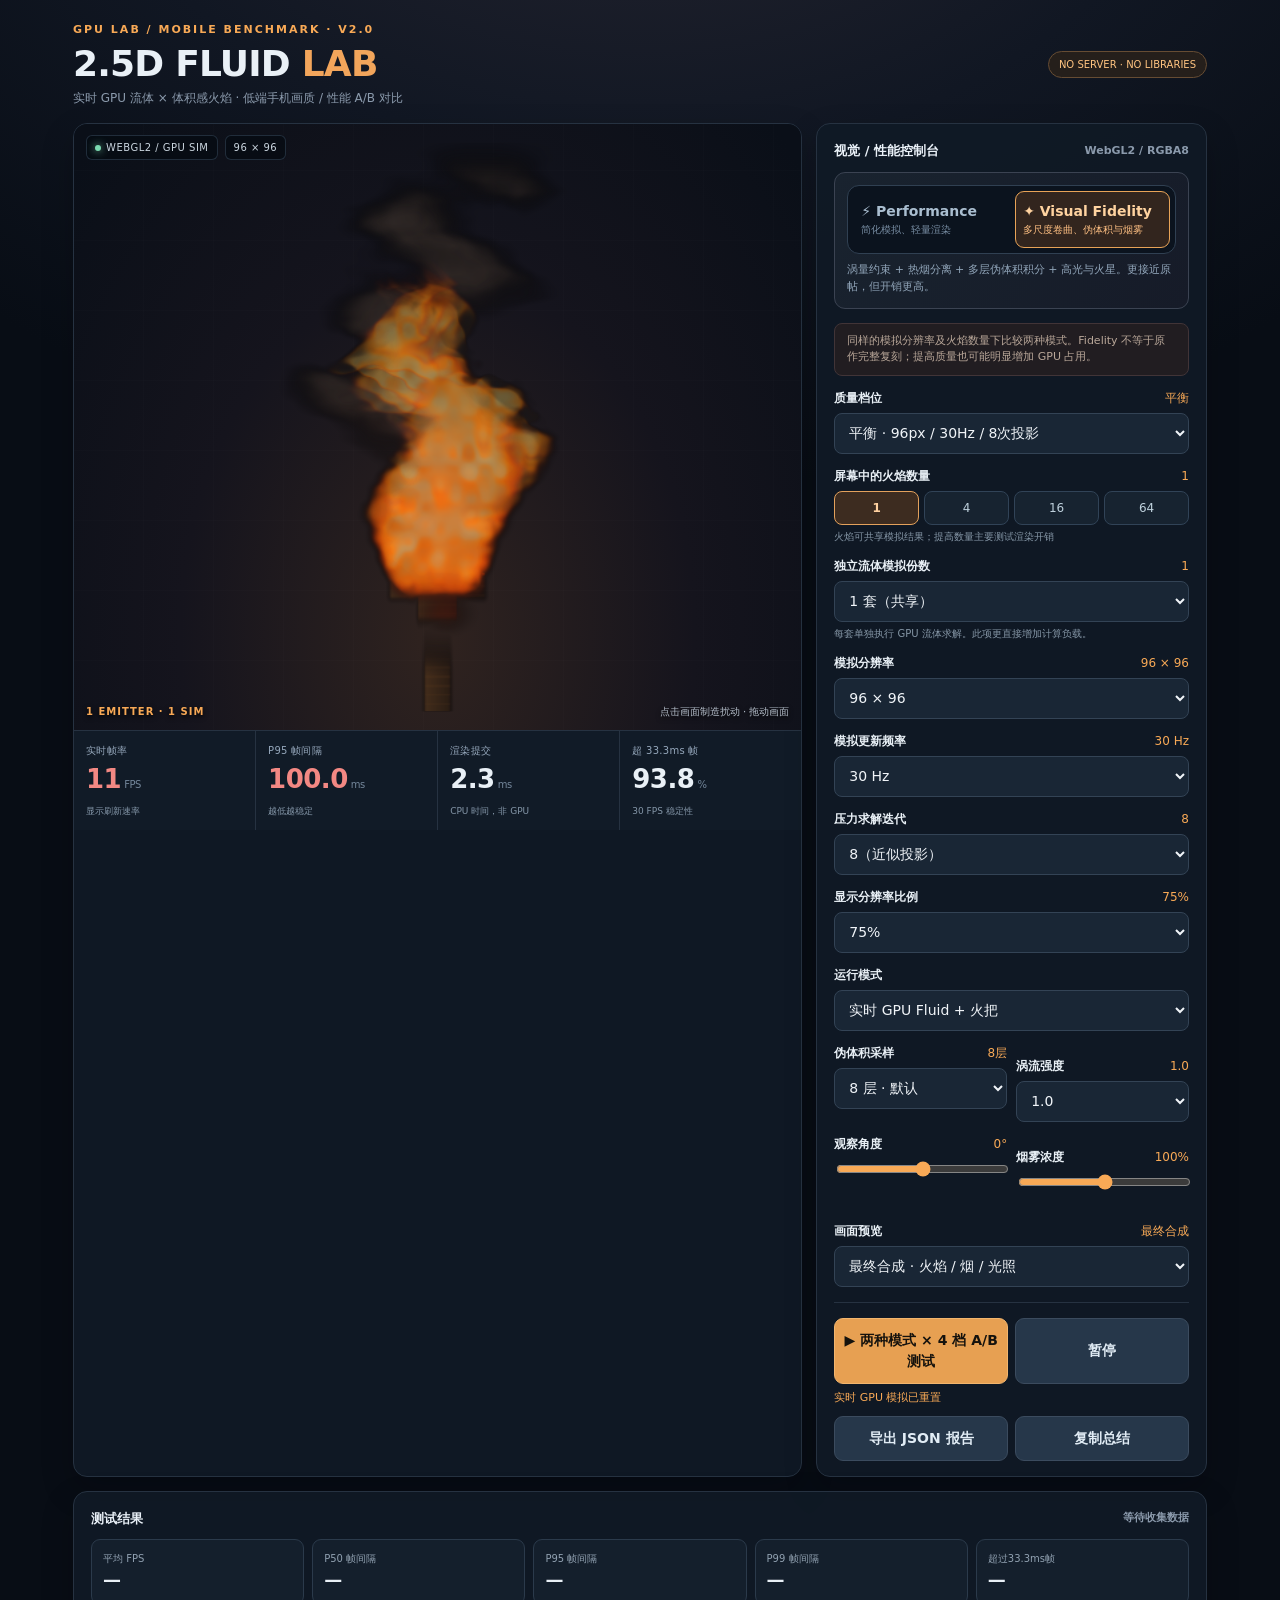
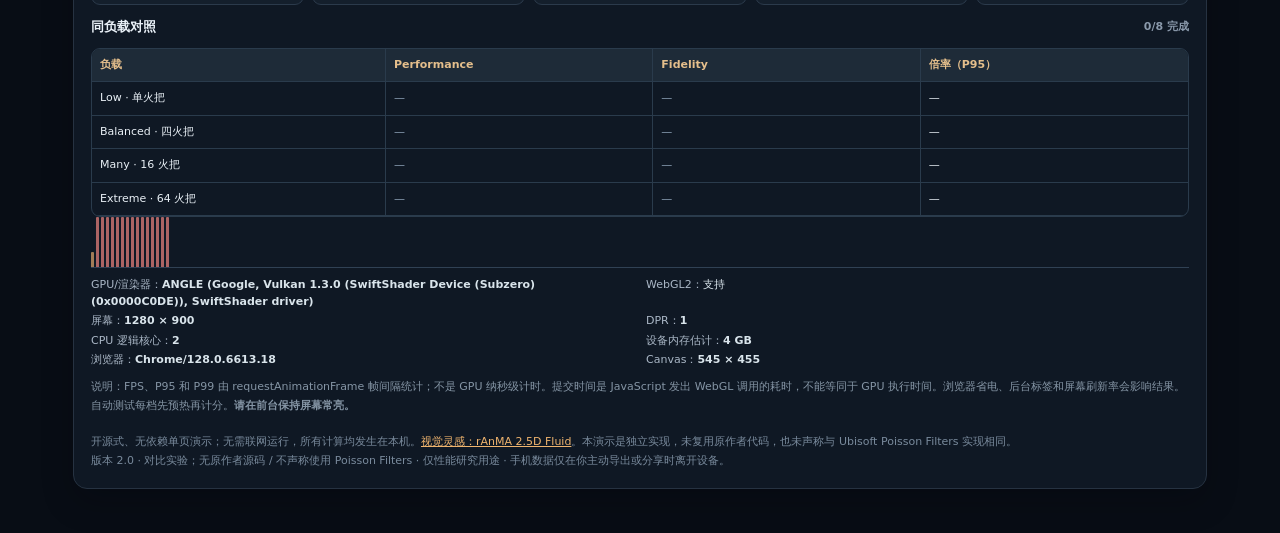
==== commit 291cdd08: "V2: robust art-directed flame silhouette and smoke wisps in real-time fluid shader" ====
--- a/index.html
+++ b/index.html
@@ -106,20 +106,42 @@
     vec4 d=texture(uDye,clamp(q,vec2(.002),vec2(.998)));
     float n=fbm(q*vec2(16.,21.)+vec2(z*9.-t*.65,z*2.+t*.8));
     float n2=noise(q*vec2(42.,32.)+vec2(t*.72,z*19.));
-    float heat=clamp(d.r*(.69+.51*n)+.055*(n-.5),0.,1.);
-    float flame=pow(smoothstep(.085,.76,heat),1.2)*(1.-smoothstep(.72,1.,uv.y));
-    float ash=clamp((d.g*.92+n*.12-.07)*uSmoke,0.,1.);
-    float smoke=smoothstep(.09,.65,ash)*(.36+.64*smoothstep(.25,.75,uv.y));
-    smoke*=1.-flame*.67;
+    // High-fidelity hybrid: the simulated temperature/velocity drive a stylized
+    // animated flame envelope, so its silhouette survives low-res advection.
+    float height=max(0.,q.y-.20);
+    float nFlow=fbm(vec2(q.x*8.7+z*3.1-t*.24,q.y*12.6-t*.71));
+    float sway=(sin(q.y*11.5-t*2.05+nFlow*3.5)*.058
+             +sin(q.y*23.4+t*1.23+uSeed*2.)*.024)*smoothstep(.15,.66,q.y);
+    float center=.5+sway;
+    float branch=sin(q.y*29.-t*3.3+z*5.2+6.*nFlow)*.039*smoothstep(.24,.55,q.y);
+    float width=(.071+.044*smoothstep(.18,.36,q.y))*(1.-smoothstep(.40,.88,q.y))+.008;
+    float streak=abs(q.x-center-branch)/max(width,.007);
+    float edge=1.-smoothstep(.48,1.16,streak);
+    float flameBody=edge*smoothstep(.16,.26,q.y)*(1.-smoothstep(.65,.84,q.y));
+    float mottling=.68+.46*n+.18*sin(q.y*43.+t*2.3+n2*7.+z*6.);
+    float heat=clamp(max(d.r*.40,flameBody*mottling*.83)*(1.-smoothstep(.85,.97,q.y)),0.,1.);
+    float flame=pow(smoothstep(.10,.70,heat),1.05);
+    // Broader smoke ribbons behind the flame. Density keeps the simulation
+    // contribution, while noise creates curled wisps independent of grid size.
+    float smokeSway=sin(q.y*8.6-t*.84+nFlow*3.5)*.105+sin(q.y*17.7+t*.53)*.041;
+    float sCenter=.5+smokeSway;
+    float sWidth=.092+.086*smoothstep(.32,.88,q.y);
+    float sDist=abs(q.x-sCenter)/sWidth;
+    float wisp=1.-smoothstep(.30,.98,sDist);
+    float curls=fbm(vec2(q.x*12.+z*2.7+t*.23,q.y*18.-t*.88));
+    float strands=smoothstep(.26,.66,curls+.22*sin(q.y*31.-t*1.7+q.x*24.));
+    float smokeShape=wisp*strands*smoothstep(.27,.58,q.y)*(1.-smoothstep(.88,1.04,q.y));
+    float smoke=clamp(max(d.g*.50,smokeShape*.85)*uSmoke,0.,1.);
+    smoke*=1.-flame*.72;
     float core=smoothstep(.51,.96,heat);
     float rim=clamp(1.-core*.26,0.,1.);
     vec3 fire=mix(vec3(.88,.09,.012),vec3(1.,.54,.048),smoothstep(.14,.68,heat));
     fire=mix(fire,vec3(1.,.94,.57),pow(core,1.45));
     float shade=.67+.33*n2+z*.14;
-    vec3 smokeCol=mix(vec3(.095,.082,.09),vec3(.37,.26,.21),.43+.56*n);
+    vec3 smokeCol=mix(vec3(.19,.18,.20),vec3(.48,.39,.34),.33+.60*n);
     float smokeShade=(.62+.35*n2)*(.8+max(0.,z)*.32);
-    float fa=flame*.54/uVolumeSteps*7.0;
-    float sa=smoke*.27/uVolumeSteps*7.0;
+    float fa=flame*.64/uVolumeSteps*7.0;
+    float sa=smoke*.40/uVolumeSteps*7.0;
     float layerA=clamp(fa+sa,0.,.92);
     vec3 layer=(fire*fa*shade*rim+smokeCol*sa*smokeShade)/(layerA+.0001);
     float contrib=(1.-accumA)*layerA;
@@ -166,10 +188,10 @@
  update(dt,t){for(let s of this.sims){this.draw(params.look==='fidelity'?'velocityHi':'velocity',s.velocity.back,s,dt,t);swap(s.velocity);if(params.look==='fidelity'&&params.swirl>0){this.draw('curl',s.curl,s,dt,t);this.draw('confinement',s.velocity.back,s,dt,t);swap(s.velocity)}if(params.iterations){this.draw('divergence',s.divergence,s,dt,t); // reset pressure each step via inexpensive clear
   for(let target of [s.pressure.front,s.pressure.back]){gl.bindFramebuffer(gl.FRAMEBUFFER,target.fb);gl.clearColor(.5,0,0,1);gl.clear(gl.COLOR_BUFFER_BIT)}
   for(let i=0;i<params.iterations;i++){this.draw('pressure',s.pressure.back,s,dt,t);swap(s.pressure)}this.draw('project',s.velocity.back,s,dt,t);swap(s.velocity)}this.draw(params.look==='fidelity'?'dyeHi':'dye',s.dye.back,s,dt,t);swap(s.dye)}touchImpulse.strength*=.62}
- render(t){gl.bindFramebuffer(gl.FRAMEBUFFER,null);gl.viewport(0,0,canvas.width,canvas.height);gl.clearColor(0,0,0,0);gl.clear(gl.COLOR_BUFFER_BIT);if(params.mode==='baseline'){return}gl.enable(gl.BLEND);gl.blendFunc(gl.SRC_ALPHA,gl.ONE_MINUS_SRC_ALPHA);const count=params.emitters,asp=canvas.width/canvas.height;const cols=Math.ceil(Math.sqrt(count*asp)),rows=Math.ceil(count/cols);for(let i=0;i<count;i++){const col=i%cols,row=Math.floor(i/cols),cellW=2/cols,cellH=2/rows;const centerX=-1+cellW*(col+.5),centerY=1-cellH*(row+.5);const tileW=Math.min(cellW*.96,cellH*.94*.95),tileH=Math.min(cellH*.94,cellW/.85);const s=this.sims[i%this.sims.length];this.draw(params.look==='fidelity'?'displayHi':'display',null,s,0,t,{rect:[centerX,centerY,tileW*.5,tileH*.5],procedural:params.mode==='procedural'?1:0,brightness:.92+((i*17)%7)*.025})}gl.disable(gl.BLEND)} }
+ render(t){gl.bindFramebuffer(gl.FRAMEBUFFER,null);gl.viewport(0,0,canvas.width,canvas.height);gl.clearColor(0,0,0,0);gl.clear(gl.COLOR_BUFFER_BIT);if(params.mode==='baseline'){return}gl.enable(gl.BLEND);gl.blendFunc(gl.SRC_ALPHA,gl.ONE_MINUS_SRC_ALPHA);const count=params.emitters,asp=canvas.width/canvas.height;const cols=Math.max(1,Math.round(Math.sqrt(count*asp))),rows=Math.ceil(count/cols);for(let i=0;i<count;i++){const col=i%cols,row=Math.floor(i/cols),cellW=2/cols,cellH=2/rows;const centerX=-1+cellW*(col+.5),centerY=1-cellH*(row+.5);const tileW=Math.min(cellW*.96,cellH*.94*.95),tileH=Math.min(cellH*.94,cellW/.85);const s=this.sims[i%this.sims.length];this.draw(params.look==='fidelity'?'displayHi':'display',null,s,0,t,{rect:[centerX,centerY,tileW*.5,tileH*.5],procedural:params.mode==='procedural'?1:0,brightness:.92+((i*17)%7)*.025})}gl.disable(gl.BLEND)} }
 // Canvas2D honest fallback for browser lacking WebGL2.
 const ctx2d=gl?null:canvas.getContext('2d',{alpha:true});
-function drawFallback(t){if(!ctx2d)return;const w=canvas.width,h=canvas.height;ctx2d.clearRect(0,0,w,h);if(params.mode==='baseline')return;const cols=Math.ceil(Math.sqrt(params.emitters*w/h)),rows=Math.ceil(params.emitters/cols);for(let i=0;i<params.emitters;i++){let cx=(i%cols+.5)*w/cols, cy=(Math.floor(i/cols)+.5)*h/rows;let scale=Math.min(w/cols,h/rows);ctx2d.fillStyle='#403020';ctx2d.fillRect(cx-scale*.016,cy+scale*.12,scale*.032,scale*.30);let f=scale*(.16+.018*Math.sin(t*9+i));const g=ctx2d.createRadialGradient(cx,cy+scale*.10,1,cx,cy-scale*.07,f*1.7);g.addColorStop(0,'rgba(255,255,230,.98)');g.addColorStop(.24,'rgba(255,193,42,.83)');g.addColorStop(.58,'rgba(251,88,18,.65)');g.addColorStop(1,'rgba(250,100,15,0)');ctx2d.fillStyle=g;ctx2d.beginPath();ctx2d.ellipse(cx+Math.sin(t*2+i)*scale*.02,cy-scale*.055,f,f*1.75,Math.sin(t+i)*.2,0,Math.PI*2);ctx2d.fill()}}
+function drawFallback(t){if(!ctx2d)return;const w=canvas.width,h=canvas.height;ctx2d.clearRect(0,0,w,h);if(params.mode==='baseline')return;const cols=Math.max(1,Math.round(Math.sqrt(params.emitters*w/h))),rows=Math.ceil(params.emitters/cols);for(let i=0;i<params.emitters;i++){let cx=(i%cols+.5)*w/cols, cy=(Math.floor(i/cols)+.5)*h/rows;let scale=Math.min(w/cols,h/rows);ctx2d.fillStyle='#403020';ctx2d.fillRect(cx-scale*.016,cy+scale*.12,scale*.032,scale*.30);let f=scale*(.16+.018*Math.sin(t*9+i));const g=ctx2d.createRadialGradient(cx,cy+scale*.10,1,cx,cy-scale*.07,f*1.7);g.addColorStop(0,'rgba(255,255,230,.98)');g.addColorStop(.24,'rgba(255,193,42,.83)');g.addColorStop(.58,'rgba(251,88,18,.65)');g.addColorStop(1,'rgba(250,100,15,0)');ctx2d.fillStyle=g;ctx2d.beginPath();ctx2d.ellipse(cx+Math.sin(t*2+i)*scale*.02,cy-scale*.055,f,f*1.75,Math.sin(t+i)*.2,0,Math.PI*2);ctx2d.fill()}}
 function resize(){const r=stage.getBoundingClientRect();let scale=params.scale;const dpr=Math.min(window.devicePixelRatio||1,2);const w=Math.max(64,Math.round(r.width*dpr*scale)),h=Math.max(64,Math.round(r.height*dpr*scale));if(canvas.width!==w||canvas.height!==h){canvas.width=w;canvas.height=h}device.canvas=w+' × '+h;initDevice()}
 function restart(){try{if(gl){engine?.dispose();engine=new FluidEngine(params.res,params.copies)}samples.length=0;cpuSamples.length=0;samplesTime.length=0;accum=0;simTime=0;last=0;resize();updateStatus(gl?'实时 GPU 模拟已重置':'此设备不支持 WebGL2，当前为 Canvas2D 动画降级（非流体模拟）')}catch(err){errorMessage=String(err);updateStatus('WebGL 初始化失败：'+errorMessage);$('backend-text').textContent='WebGL 出错';engine=null}}
 const selectors={copies:'sim-copies',res:'resolution',hz:'hz',iterations:'iterations',scale:'render-scale',mode:'visual-mode'};
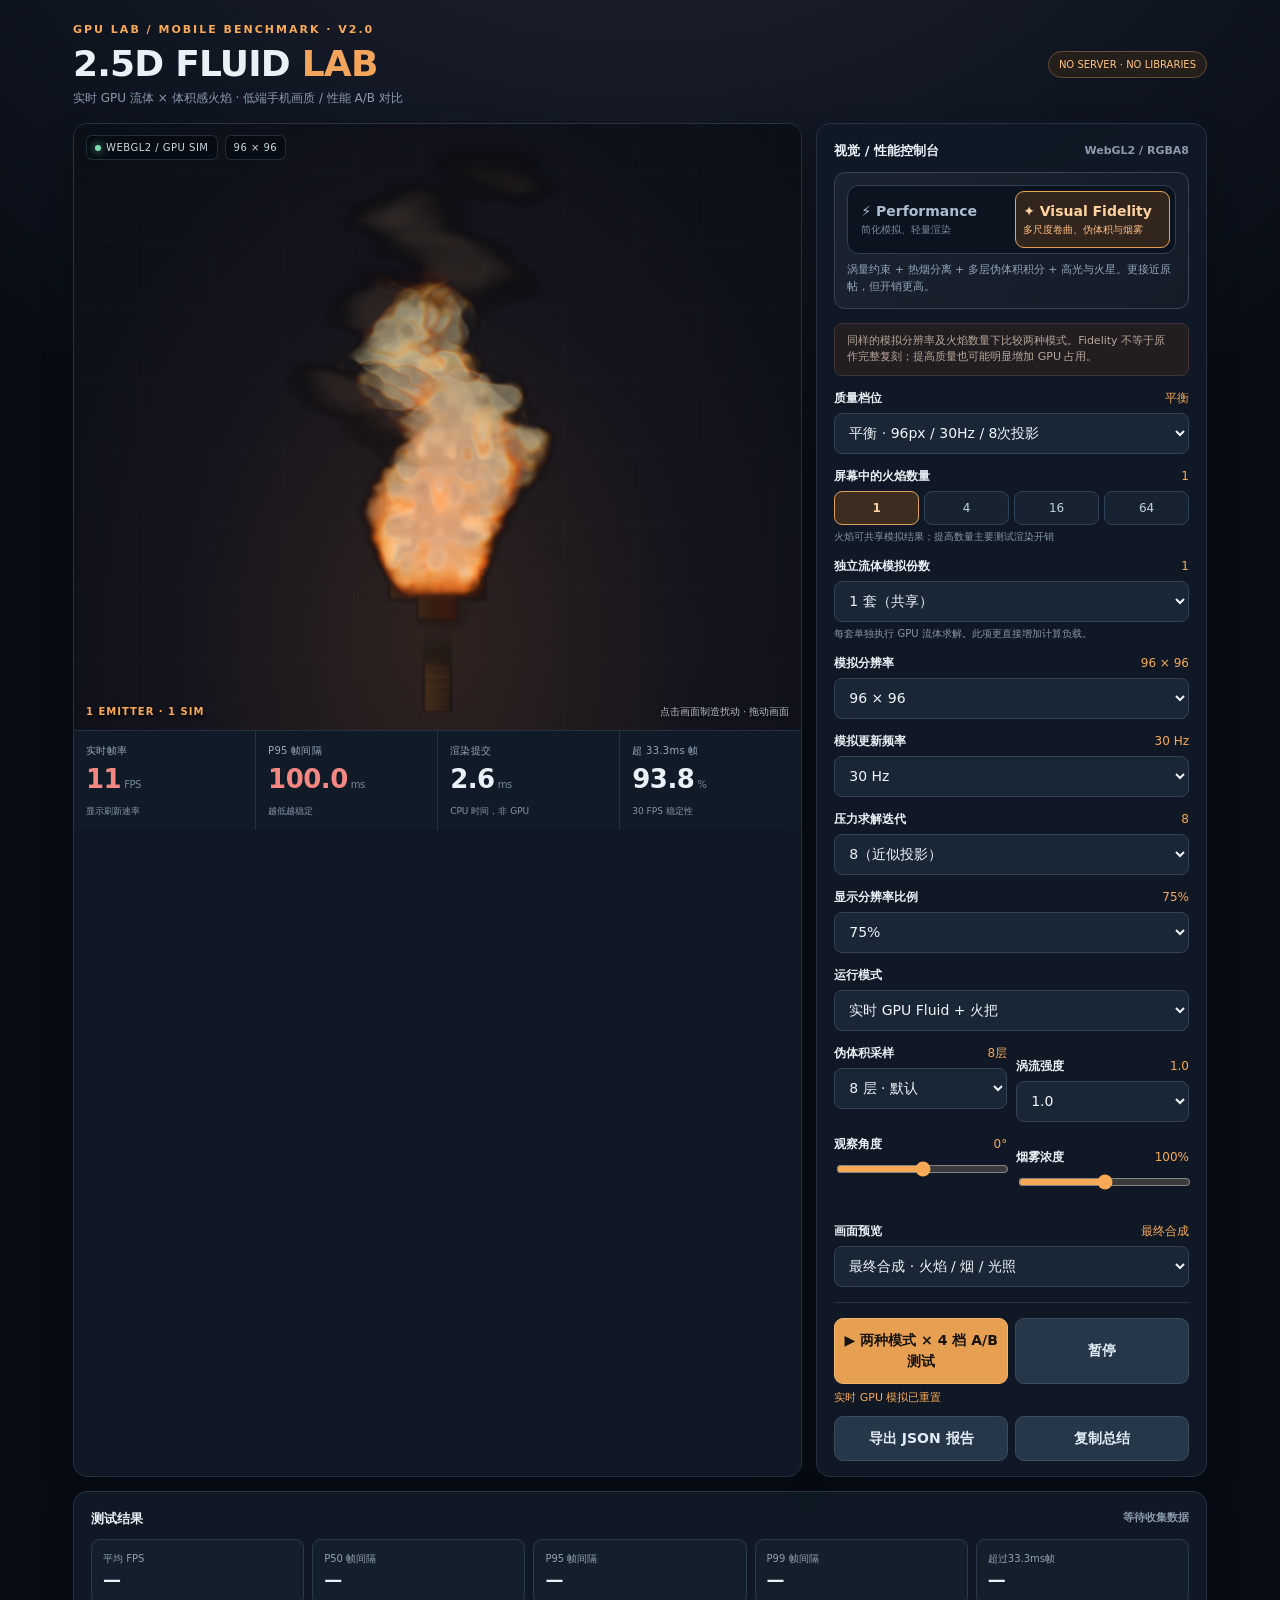
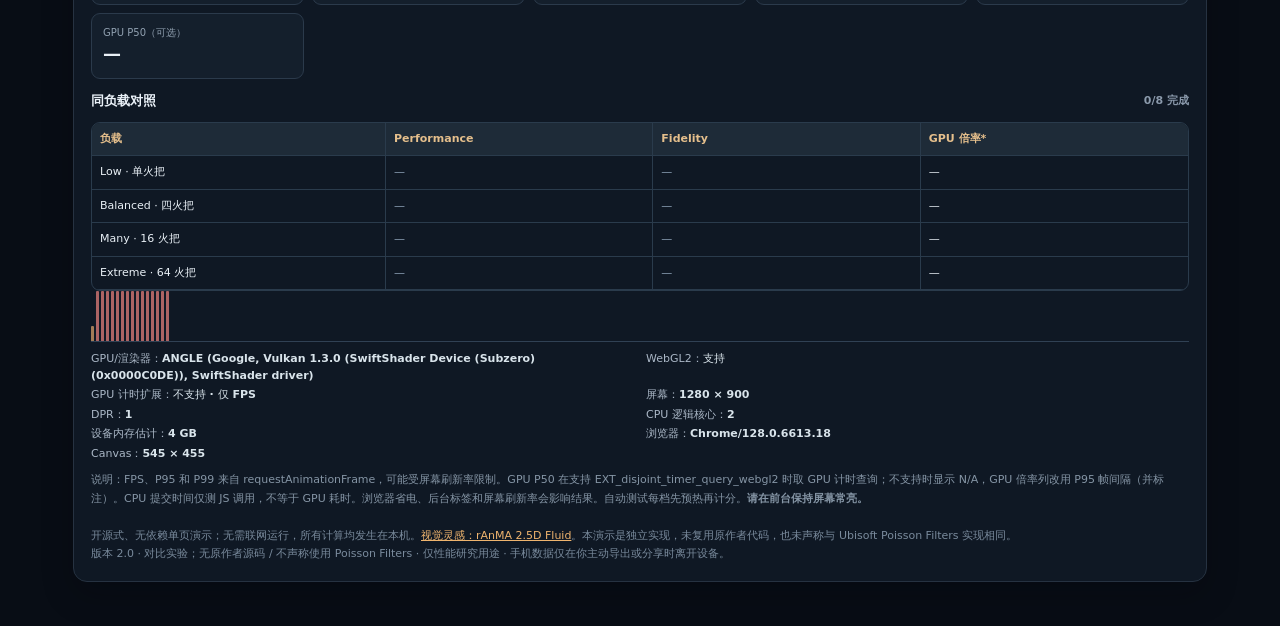
==== commit e1965713: "V2: expose optional GPU timer query and calibrated fire core for A/B stress testing" ====
--- a/index.html
+++ b/index.html
@@ -54,20 +54,22 @@
 <div class="field"><label for="debug-view">画面预览 <span id="debug-value">最终合成</span></label><select id="debug-view"><option value="beauty" selected>最终合成 · 火焰 / 烟 / 光照</option><option value="fields">模拟数据 · 热量 / 烟雾 / 流速</option></select></div>
 <div class="sep"></div><div class="btns"><button class="btn primary" id="benchmark">▶ 两种模式 × 4 档 A/B 测试</button><button class="btn" id="pause">暂停</button></div><p class="status" id="status" role="status" aria-live="polite"></p><div class="btns"><button class="btn" id="download">导出 JSON 报告</button><button class="btn" id="copy">复制总结</button></div>
 </section>
-<section class="card report"><div class="section-title">测试结果 <span class="muted" id="report-status">等待收集数据</span></div><div class="report-grid"><div class="report-item"><div class="label">平均 FPS</div><div class="v" id="r-avg">—</div></div><div class="report-item"><div class="label">P50 帧间隔</div><div class="v" id="r-med">—</div></div><div class="report-item"><div class="label">P95 帧间隔</div><div class="v" id="r-p95">—</div></div><div class="report-item"><div class="label">P99 帧间隔</div><div class="v" id="r-p99">—</div></div><div class="report-item"><div class="label">超过33.3ms帧</div><div class="v" id="r-jank">—</div></div></div><div class="section-title" style="margin-top:12px">同负载对照 <span class="muted" id="compare-status">等待 A/B 测试</span></div><div class="compare-grid" id="compare-results" aria-label="两种模式实测对照"><div class="th">负载</div><div class="th">Performance</div><div class="th">Fidelity</div><div class="th">倍率（P95）</div><div class="dim">请运行 A/B 测试</div><div class="dim">—</div><div class="dim">—</div><div class="dim">—</div></div><div class="bars" id="frame-bars" aria-label="最近的帧间隔图"></div><div class="info" id="device-info"></div><p class="smallprint">说明：FPS、P95 和 P99 由 requestAnimationFrame 帧间隔统计；不是 GPU 纳秒级计时。提交时间是 JavaScript 发出 WebGL 调用的耗时，不能等同于 GPU 执行时间。浏览器省电、后台标签和屏幕刷新率会影响结果。自动测试每档先预热再计分。<b>请在前台保持屏幕常亮。</b></p><p class="foot">开源式、无依赖单页演示；无需联网运行，所有计算均发生在本机。<a href="https://x.com/r4nM4_64/status/2120431026191344067" target="_blank" rel="noopener noreferrer">视觉灵感：rAnMA 2.5D Fluid</a>。本演示是独立实现，未复用原作者代码，也未声称与 Ubisoft Poisson Filters 实现相同。<br>版本 2.0 · 对比实验；无原作者源码 / 不声称使用 Poisson Filters · 仅性能研究用途 · 手机数据仅在你主动导出或分享时离开设备。</p></section>
+<section class="card report"><div class="section-title">测试结果 <span class="muted" id="report-status">等待收集数据</span></div><div class="report-grid"><div class="report-item"><div class="label">平均 FPS</div><div class="v" id="r-avg">—</div></div><div class="report-item"><div class="label">P50 帧间隔</div><div class="v" id="r-med">—</div></div><div class="report-item"><div class="label">P95 帧间隔</div><div class="v" id="r-p95">—</div></div><div class="report-item"><div class="label">P99 帧间隔</div><div class="v" id="r-p99">—</div></div><div class="report-item"><div class="label">超过33.3ms帧</div><div class="v" id="r-jank">—</div></div><div class="report-item"><div class="label">GPU P50（可选）</div><div class="v" id="r-gpu">—</div></div></div><div class="section-title" style="margin-top:12px">同负载对照 <span class="muted" id="compare-status">等待 A/B 测试</span></div><div class="compare-grid" id="compare-results" aria-label="两种模式实测对照"><div class="th">负载</div><div class="th">Performance</div><div class="th">Fidelity</div><div class="th">GPU 倍率*</div><div class="dim">请运行 A/B 测试</div><div class="dim">—</div><div class="dim">—</div><div class="dim">—</div></div><div class="bars" id="frame-bars" aria-label="最近的帧间隔图"></div><div class="info" id="device-info"></div><p class="smallprint">说明：FPS、P95 和 P99 来自 requestAnimationFrame，可能受屏幕刷新率限制。GPU P50 在支持 EXT_disjoint_timer_query_webgl2 时取 GPU 计时查询；不支持时显示 N/A，GPU 倍率列改用 P95 帧间隔（并标注）。CPU 提交时间仅测 JS 调用，不等于 GPU 耗时。浏览器省电、后台标签和屏幕刷新率会影响结果。自动测试每档先预热再计分。<b>请在前台保持屏幕常亮。</b></p><p class="foot">开源式、无依赖单页演示；无需联网运行，所有计算均发生在本机。<a href="https://x.com/r4nM4_64/status/2120431026191344067" target="_blank" rel="noopener noreferrer">视觉灵感：rAnMA 2.5D Fluid</a>。本演示是独立实现，未复用原作者代码，也未声称与 Ubisoft Poisson Filters 实现相同。<br>版本 2.0 · 对比实验；无原作者源码 / 不声称使用 Poisson Filters · 仅性能研究用途 · 手机数据仅在你主动导出或分享时离开设备。</p></section>
 </main>
 </div>
 <script>
 (()=>{'use strict';
 const $=id=>document.getElementById(id);const canvas=$('render-canvas');const stage=$('stage');
 const gl=canvas.getContext('webgl2',{alpha:true,antialias:false,depth:false,stencil:false,powerPreference:'high-performance',premultipliedAlpha:false,preserveDrawingBuffer:false});
+const timerExt=gl?gl.getExtension('EXT_disjoint_timer_query_webgl2'):null;
+let gpuPending=[],gpuSamples=[],gpuWindow=[];
 const params={emitters:1,copies:1,res:96,hz:30,iterations:8,scale:.75,mode:'fluid',look:'fidelity',steps:8,swirl:1,angle:0,smoke:1,debug:'beauty'};
 const presets={low:{res:64,hz:20,iterations:0,scale:.5,copies:1,steps:4},balanced:{res:96,hz:30,iterations:8,scale:.75,copies:1,steps:8},high:{res:128,hz:60,iterations:16,scale:1,copies:1,steps:12},ultra:{res:192,hz:60,iterations:24,scale:1,copies:4,steps:12}};
 let engine=null,active=true,benchmarking=false,benchmarkResults=[],samples=[],cpuSamples=[],samplesTime=[],last=0,accum=0,simTime=0,renderFrame=0,statusTimer=0,lastPointer=null, touchImpulse={x:0,y:0,strength:0},errorMessage='';
 const now=()=>performance.now(), median=arr=>quantile(arr,.5), quantile=(ar,q)=>{if(!ar.length)return 0;const a=[...ar].sort((a,b)=>a-b);const i=(a.length-1)*q,lo=Math.floor(i),hi=Math.ceil(i);return a[lo]+(a[hi]-a[lo])*(i-lo)}, average=ar=>ar.reduce((s,x)=>s+x,0)/(ar.length||1);
 const updateStatus=s=>{$('status').textContent=s};
-const device={userAgent:navigator.userAgent,platform:navigator.platform||'Unknown',logicalScreen:`${screen.width} × ${screen.height}`,dpr:window.devicePixelRatio||1,cores:navigator.hardwareConcurrency||null,memoryGB:navigator.deviceMemory||null,webgl2:!!gl,renderer:'unknown',glMaxTexture:null,canvas:'',startedAt:new Date().toISOString()};
-function initDevice(){if(gl){const d=gl.getExtension('WEBGL_debug_renderer_info');try{device.renderer=d?gl.getParameter(d.UNMASKED_RENDERER_WEBGL):gl.getParameter(gl.RENDERER)}catch(e){}device.glMaxTexture=gl.getParameter(gl.MAX_TEXTURE_SIZE)} $('backend-text').textContent=gl?'WebGL2 / RGBA8':'Canvas2D 降级';$('mode-indicator').textContent=gl?'WEBGL2 / GPU SIM':'2D FALLBACK';$('device-info').innerHTML=[['GPU/渲染器',device.renderer],['WebGL2',device.webgl2?'支持':'不支持，2D 降级'],['屏幕',device.logicalScreen],['DPR',device.dpr],['CPU 逻辑核心',device.cores||'未知'],['设备内存估计',device.memoryGB?device.memoryGB+' GB':'未公开'],['浏览器',navigator.userAgent.match(/(Chrome|Firefox|Edg|Version)\/[\d.]+/)?.[0]||'其他'],['Canvas',device.canvas||'—']].map(x=>`<span>${x[0]}：<b>${String(x[1]).replaceAll('<','&lt;')}</b></span>`).join('')}
+const device={userAgent:navigator.userAgent,platform:navigator.platform||'Unknown',logicalScreen:`${screen.width} × ${screen.height}`,dpr:window.devicePixelRatio||1,cores:navigator.hardwareConcurrency||null,memoryGB:navigator.deviceMemory||null,webgl2:!!gl,renderer:'unknown',glMaxTexture:null,gpuTimer:!!timerExt,canvas:'',startedAt:new Date().toISOString()};
+function initDevice(){if(gl){const d=gl.getExtension('WEBGL_debug_renderer_info');try{device.renderer=d?gl.getParameter(d.UNMASKED_RENDERER_WEBGL):gl.getParameter(gl.RENDERER)}catch(e){}device.glMaxTexture=gl.getParameter(gl.MAX_TEXTURE_SIZE)} $('backend-text').textContent=gl?'WebGL2 / RGBA8':'Canvas2D 降级';$('mode-indicator').textContent=gl?'WEBGL2 / GPU SIM':'2D FALLBACK';$('device-info').innerHTML=[['GPU/渲染器',device.renderer],['WebGL2',device.webgl2?'支持':'不支持，2D 降级'],['GPU 计时扩展',device.gpuTimer?'可用':'不支持 · 仅 FPS'],['屏幕',device.logicalScreen],['DPR',device.dpr],['CPU 逻辑核心',device.cores||'未知'],['设备内存估计',device.memoryGB?device.memoryGB+' GB':'未公开'],['浏览器',navigator.userAgent.match(/(Chrome|Firefox|Edg|Version)\/[\d.]+/)?.[0]||'其他'],['Canvas',device.canvas||'—']].map(x=>`<span>${x[0]}：<b>${String(x[1]).replaceAll('<','&lt;')}</b></span>`).join('')}
 const vs=`#version 300 es
 in vec2 aPosition;out vec2 vUv;uniform vec4 uRect;void main(){vUv=aPosition*.5+.5;gl_Position=vec4(aPosition*uRect.zw+uRect.xy,0.,1.);}`;
 const header=`#version 300 es\nprecision highp float;in vec2 vUv;out vec4 fragColor;uniform sampler2D uVelocity;uniform sampler2D uDye;uniform sampler2D uPressure;uniform sampler2D uDivergence;uniform vec2 uSize;uniform float uDt;uniform float uTime;uniform float uSeed;uniform vec3 uTouch;vec2 decodeV(vec4 x){return (x.rg-.5)*1.5;}vec4 encodeV(vec2 v){return vec4(clamp(v/1.5+.5,0.,1.),0.,1.);}float decP(vec4 x){return(x.r-.5)*2.;}vec4 encP(float v){return vec4(clamp(v*.5+.5,0.,1.),0.,0.,1.);}float hash(vec2 p){return fract(sin(dot(p,vec2(127.1,311.7)))*43758.5453);}float smoothnoise(vec2 p){vec2 i=floor(p),f=fract(p);f=f*f*(3.-2.*f);return mix(mix(hash(i),hash(i+vec2(1,0)),f.x),mix(hash(i+vec2(0,1)),hash(i+1.),f.x),f.y);}`;
@@ -135,9 +137,9 @@
     smoke*=1.-flame*.72;
     float core=smoothstep(.51,.96,heat);
     float rim=clamp(1.-core*.26,0.,1.);
-    vec3 fire=mix(vec3(.88,.09,.012),vec3(1.,.54,.048),smoothstep(.14,.68,heat));
-    fire=mix(fire,vec3(1.,.94,.57),pow(core,1.45));
-    float shade=.67+.33*n2+z*.14;
+    vec3 fire=mix(vec3(.92,.08,.009),vec3(1.,.57,.051),smoothstep(.12,.58,heat));
+    fire=mix(fire,vec3(1.,.97,.78),pow(smoothstep(.34,.77,heat),1.08));
+    float shade=.76+.28*n2+z*.09;
     vec3 smokeCol=mix(vec3(.19,.18,.20),vec3(.48,.39,.34),.33+.60*n);
     float smokeShade=(.62+.35*n2)*(.8+max(0.,z)*.32);
     float fa=flame*.64/uVolumeSteps*7.0;
@@ -193,7 +195,9 @@
 const ctx2d=gl?null:canvas.getContext('2d',{alpha:true});
 function drawFallback(t){if(!ctx2d)return;const w=canvas.width,h=canvas.height;ctx2d.clearRect(0,0,w,h);if(params.mode==='baseline')return;const cols=Math.max(1,Math.round(Math.sqrt(params.emitters*w/h))),rows=Math.ceil(params.emitters/cols);for(let i=0;i<params.emitters;i++){let cx=(i%cols+.5)*w/cols, cy=(Math.floor(i/cols)+.5)*h/rows;let scale=Math.min(w/cols,h/rows);ctx2d.fillStyle='#403020';ctx2d.fillRect(cx-scale*.016,cy+scale*.12,scale*.032,scale*.30);let f=scale*(.16+.018*Math.sin(t*9+i));const g=ctx2d.createRadialGradient(cx,cy+scale*.10,1,cx,cy-scale*.07,f*1.7);g.addColorStop(0,'rgba(255,255,230,.98)');g.addColorStop(.24,'rgba(255,193,42,.83)');g.addColorStop(.58,'rgba(251,88,18,.65)');g.addColorStop(1,'rgba(250,100,15,0)');ctx2d.fillStyle=g;ctx2d.beginPath();ctx2d.ellipse(cx+Math.sin(t*2+i)*scale*.02,cy-scale*.055,f,f*1.75,Math.sin(t+i)*.2,0,Math.PI*2);ctx2d.fill()}}
 function resize(){const r=stage.getBoundingClientRect();let scale=params.scale;const dpr=Math.min(window.devicePixelRatio||1,2);const w=Math.max(64,Math.round(r.width*dpr*scale)),h=Math.max(64,Math.round(r.height*dpr*scale));if(canvas.width!==w||canvas.height!==h){canvas.width=w;canvas.height=h}device.canvas=w+' × '+h;initDevice()}
-function restart(){try{if(gl){engine?.dispose();engine=new FluidEngine(params.res,params.copies)}samples.length=0;cpuSamples.length=0;samplesTime.length=0;accum=0;simTime=0;last=0;resize();updateStatus(gl?'实时 GPU 模拟已重置':'此设备不支持 WebGL2，当前为 Canvas2D 动画降级（非流体模拟）')}catch(err){errorMessage=String(err);updateStatus('WebGL 初始化失败：'+errorMessage);$('backend-text').textContent='WebGL 出错';engine=null}}
+function resetGpuTimer(){if(gl){for(const q of gpuPending)try{gl.deleteQuery(q)}catch(e){}}gpuPending=[];gpuSamples=[];gpuWindow=[];}
+function collectGpuTimer(){if(!timerExt||!gl)return;try{if(gl.getParameter(timerExt.GPU_DISJOINT_EXT)){resetGpuTimer();return}while(gpuPending.length){const q=gpuPending[0];if(!gl.getQueryParameter(q,gl.QUERY_RESULT_AVAILABLE))break;const nanos=gl.getQueryParameter(q,gl.QUERY_RESULT);gl.deleteQuery(q);gpuPending.shift();const ms=nanos/1e6;if(Number.isFinite(ms)&&ms>=0&&ms<10000){gpuSamples.push(ms);gpuWindow.push(ms);if(gpuWindow.length>300)gpuWindow.shift();if(gpuSamples.length>4000)gpuSamples.shift()}}}catch(e){resetGpuTimer();}}
+function restart(){try{resetGpuTimer();if(gl){engine?.dispose();engine=new FluidEngine(params.res,params.copies)}samples.length=0;cpuSamples.length=0;samplesTime.length=0;accum=0;simTime=0;last=0;resize();updateStatus(gl?'实时 GPU 模拟已重置':'此设备不支持 WebGL2，当前为 Canvas2D 动画降级（非流体模拟）')}catch(err){errorMessage=String(err);updateStatus('WebGL 初始化失败：'+errorMessage);$('backend-text').textContent='WebGL 出错';engine=null}}
 const selectors={copies:'sim-copies',res:'resolution',hz:'hz',iterations:'iterations',scale:'render-scale',mode:'visual-mode'};
 function reflect(){for(let [k,id] of Object.entries(selectors)){$(id).value=String(params[k]);}for(let btn of document.querySelectorAll('[data-group="emitters"] button'))btn.classList.toggle('active',Number(btn.dataset.v)===params.emitters);$('emit-count').textContent=params.emitters;$('copies-value').textContent=params.copies;$('res-value').textContent=`${params.res} × ${params.res}`;$('hz-value').textContent=params.hz+' Hz';$('iterations-value').textContent=params.iterations;$('scale-value').textContent=Math.round(params.scale*100)+'%';$('resolution-chip').textContent=`${params.res} × ${params.res}`;reflectLook();$('scene-title').textContent=`${params.emitters} EMITTER${params.emitters===1?'':'S'} · ${params.copies} SIM${params.copies===1?'':'S'}`;$('preset-summary').textContent=$('quality').selectedOptions[0]?.textContent.split(' ·')[0]||'自定义';}
 function applyPreset(key){if(presets[key])Object.assign(params,presets[key]);$('quality').value=key;reflect();restart()}
@@ -207,8 +211,8 @@
 function pointer(e){const r=canvas.getBoundingClientRect();touchImpulse.x=Math.max(0,Math.min(1,(e.clientX-r.left)/r.width));touchImpulse.y=Math.max(0,Math.min(1,1-(e.clientY-r.top)/r.height));touchImpulse.strength=.75}canvas.addEventListener('pointerdown',e=>{canvas.setPointerCapture(e.pointerId);pointer(e);lastPointer={x:e.clientX,y:e.clientY}});canvas.addEventListener('pointermove',e=>{if(e.buttons){pointer(e);lastPointer={x:e.clientX,y:e.clientY}}});
 function recentStats(){let arr=samples.slice(-180);let fps=arr.length?1000/average(arr):0,p=quantile(arr,.95),j=arr.length?arr.filter(v=>v>33.34).length/arr.length*100:0;return{fps,p95:p,jank:j,cpu:average(cpuSamples.slice(-180))}}
 function updateHud(){let s=recentStats();$('fps').innerHTML=(s.fps?s.fps.toFixed(0):'—')+'<small class="unit">FPS</small>';$('p95').innerHTML=(s.p95?s.p95.toFixed(1):'—')+'<small class="unit">ms</small>';$('cpu').innerHTML=(s.cpu?s.cpu.toFixed(1):'—')+'<small class="unit">ms</small>';$('jank').innerHTML=(samples.length?s.jank.toFixed(1):'—')+'<small class="unit">%</small>';$('fps').className='value '+(s.fps>=53?'good':s.fps>=27?'warn':'bad');$('p95').className='value '+(s.p95&&s.p95<22?'good':s.p95<34?'warn':'bad');const bars=$('frame-bars');const subset=samples.slice(-90);bars.innerHTML=subset.map(v=>`<i style="height:${Math.min(100,v/55*100).toFixed(0)}%;background:${v>33.34?'#ef8580':'#e3a76d'}"></i>`).join('');}
-function makeStats(arr){return{frames:arr.length,meanFrameMs:+average(arr).toFixed(2),fps:+(1000/average(arr)).toFixed(1),p50Ms:+median(arr).toFixed(2),p95Ms:+quantile(arr,.95).toFixed(2),p99Ms:+quantile(arr,.99).toFixed(2),over33Percent:+(100*arr.filter(v=>v>33.34).length/(arr.length||1)).toFixed(2),over50Percent:+(100*arr.filter(v=>v>50).length/(arr.length||1)).toFixed(2),cpuSubmitMeanMs:+average(cpuSamples.slice(-arr.length)).toFixed(2)}}
-function showReport(stats){const f=(k,v)=>$(k).textContent=v;$('r-avg').textContent=stats.fps+' FPS';f('r-med',stats.p50Ms+' ms');f('r-p95',stats.p95Ms+' ms');f('r-p99',stats.p99Ms+' ms');f('r-jank',stats.over33Percent+'%');$('report-status').textContent=`${stats.frames} 帧已记录`}
+function makeStats(arr,garr=gpuWindow){return{gpuCount:garr.length,gpuP50Ms:garr.length?+median(garr).toFixed(3):null,gpuP95Ms:garr.length?+quantile(garr,.95).toFixed(3):null,frames:arr.length,meanFrameMs:+average(arr).toFixed(2),fps:+(1000/average(arr)).toFixed(1),p50Ms:+median(arr).toFixed(2),p95Ms:+quantile(arr,.95).toFixed(2),p99Ms:+quantile(arr,.99).toFixed(2),over33Percent:+(100*arr.filter(v=>v>33.34).length/(arr.length||1)).toFixed(2),over50Percent:+(100*arr.filter(v=>v>50).length/(arr.length||1)).toFixed(2),cpuSubmitMeanMs:+average(cpuSamples.slice(-arr.length)).toFixed(2)}}
+function showReport(stats){const f=(k,v)=>$(k).textContent=v;$('r-avg').textContent=stats.fps+' FPS';f('r-med',stats.p50Ms+' ms');f('r-p95',stats.p95Ms+' ms');f('r-p99',stats.p99Ms+' ms');f('r-jank',stats.over33Percent+'%');f('r-gpu',stats.gpuCount?stats.gpuP50Ms+' ms':'N/A');$('report-status').textContent=`${stats.frames} 帧已记录`}
 function currentConfig(){return {...params,backend:gl?'WebGL2 RGBA8':'Canvas2D (not fluid simulation)',canvas:device.canvas}}
 let runState=null;
 const testLoads=[
@@ -219,17 +223,17 @@
 ];
 // Interleave each load Performance/Fidelity so thermals affect both as comparably as possible.
 const testCases=testLoads.flatMap((load,i)=>['performance','fidelity'].map(look=>({...load,look,loadIndex:i})));
-function compareTable(){const el=$('compare-results');let html='<div class="th">负载</div><div class="th">Performance</div><div class="th">Fidelity</div><div class="th">倍率（P95）</div>';
-for(let i=0;i<4;i++){let perf=benchmarkResults.find(r=>r.loadIndex===i&&r.look==='performance'),hi=benchmarkResults.find(r=>r.loadIndex===i&&r.look==='fidelity');const value=r=>!r?'—':(r.fps+' FPS / '+r.p95Ms+' ms');const ratio=perf&&hi?(hi.p95Ms/Math.max(1,perf.p95Ms)).toFixed(2)+'×':'—';html+=`<div>${testLoads[i].name}</div><div class="${perf?'pass':'dim'}">${value(perf)}</div><div class="${hi?'pass':'dim'}">${value(hi)}</div><div>${ratio}</div>`}el.innerHTML=html;$('compare-status').textContent=benchmarkResults.length+'/8 完成'}
+function compareTable(){const el=$('compare-results');let html='<div class="th">负载</div><div class="th">Performance</div><div class="th">Fidelity</div><div class="th">GPU 倍率*</div>';
+for(let i=0;i<4;i++){let perf=benchmarkResults.find(r=>r.loadIndex===i&&r.look==='performance'),hi=benchmarkResults.find(r=>r.loadIndex===i&&r.look==='fidelity');const value=r=>!r?'—':(r.fps+' FPS / '+r.p95Ms+' ms');const hasGpu=perf?.gpuCount>8&&hi?.gpuCount>8;const ratio=perf&&hi?(hasGpu?(hi.gpuP50Ms/Math.max(.005,perf.gpuP50Ms)).toFixed(2)+'× GPU':(hi.p95Ms/Math.max(1,perf.p95Ms)).toFixed(2)+'× 帧'):'—';html+=`<div>${testLoads[i].name}</div><div class="${perf?'pass':'dim'}">${value(perf)}${perf?.gpuCount>8?'<br>GPU '+perf.gpuP50Ms+'ms':''}</div><div class="${hi?'pass':'dim'}">${value(hi)}${hi?.gpuCount>8?'<br>GPU '+hi.gpuP50Ms+'ms':''}</div><div>${ratio}</div>`}el.innerHTML=html;$('compare-status').textContent=benchmarkResults.length+'/8 完成'}
 function runCase(i){let sc=testCases[i];Object.assign(params,presets[sc.preset]);params.look=sc.look;params.emitters=sc.emitters;params.copies=sc.copies;params.debug='beauty';params.angle=0;params.smoke=1;params.swirl=1;$('quality').value=sc.preset;reflect();reflectLook();restart();runState={index:i,phase:'warmup',started:now(),sampleStart:0};updateStatus(`自动测试 ${i+1}/8 · ${sc.name} · ${sc.look==='performance'?'Performance':'Fidelity'} · 预热中`)}
 function finishPhase(){let st=runState;if(!st)return;const elapsed=now()-st.started;
-if(st.phase==='warmup'){st.phase='measure';st.started=now();st.sampleStart=samplesTime.length;updateStatus(`自动测试 ${st.index+1}/8 · 采样中（约 4.5 秒）`);return}
-const sc=testCases[st.index],arr=samplesTime.slice(st.sampleStart);const stats=makeStats(arr);let rec={index:st.index,loadIndex:sc.loadIndex,loadName:sc.name,look:sc.look,measureSeconds:elapsed/1000,config:currentConfig(),...stats};benchmarkResults.push(rec);showReport(stats);compareTable();if(st.index<testCases.length-1){runCase(st.index+1)}else{runState=null;benchmarking=false;$('benchmark').disabled=false;$('benchmark').textContent='▶ 重新测试两种模式 × 4 档';$('report-status').textContent='A/B 8 档完成 · 可导出 JSON';updateStatus('测试完成：同负载 Performance 与 Fidelity 已分别记录，见下方对照。');}}
+if(st.phase==='warmup'){st.phase='measure';st.started=now();st.sampleStart=samplesTime.length;st.gpuStart=gpuSamples.length;updateStatus(`自动测试 ${st.index+1}/8 · 采样中（约 4.5 秒）`);return}
+const sc=testCases[st.index],arr=samplesTime.slice(st.sampleStart);const stats=makeStats(arr,gpuSamples.slice(st.gpuStart||0));let rec={index:st.index,loadIndex:sc.loadIndex,loadName:sc.name,look:sc.look,measureSeconds:elapsed/1000,config:currentConfig(),...stats};benchmarkResults.push(rec);showReport(stats);compareTable();if(st.index<testCases.length-1){runCase(st.index+1)}else{runState=null;benchmarking=false;$('benchmark').disabled=false;$('benchmark').textContent='▶ 重新测试两种模式 × 4 档';$('report-status').textContent='A/B 8 档完成 · 可导出 JSON';updateStatus('测试完成：同负载 Performance 与 Fidelity 已分别记录，见下方对照。');}}
 $('benchmark').onclick=()=>{if(!gl||!engine){updateStatus('GPU 流体引擎不可用，无法运行有效 A/B 测试');return}if(!active){active=true;$('pause').textContent='暂停'}benchmarking=true;benchmarkResults=[];$('benchmark').disabled=true;compareTable();runCase(0)};
-function exportData(){const a=samplesTime.slice(-600);return{schema:'2p5d-fluid-lab/v2-ab',collectedAt:new Date().toISOString(),device,notes:['WebGL2 RGBA8 GPU 2D semi-Lagrangian fluid; Fidelity adds curl confinement, heat/smoke, 2.5D multipass sampling. Neither is the author original implementation nor Ubisoft Poisson Filters.','Frame intervals are requestAnimationFrame wall-clock, not native GPU timing.','If WebGL2 unavailable Canvas2D fallback is NOT fluid simulation.','Browser FPS is capped by display refresh, thermal/power modes, and background state.'],currentConfig:currentConfig(),recent:makeStats(a),autoRuns:benchmarkResults,comparison:testLoads.map((l,i)=>({load:l.name,performance:benchmarkResults.find(r=>r.loadIndex===i&&r.look==='performance')||null,fidelity:benchmarkResults.find(r=>r.loadIndex===i&&r.look==='fidelity')||null})),visible:document.visibilityState,errors:errorMessage||null}}
+function exportData(){const a=samplesTime.slice(-600);return{schema:'2p5d-fluid-lab/v2-ab',collectedAt:new Date().toISOString(),device,notes:['WebGL2 RGBA8 GPU 2D semi-Lagrangian fluid; Fidelity adds curl confinement, heat/smoke, 2.5D multipass sampling. Neither is the author original implementation nor Ubisoft Poisson Filters.','Frame intervals are requestAnimationFrame wall-clock, not native GPU timing.','If WebGL2 unavailable Canvas2D fallback is NOT fluid simulation.','Browser FPS is capped by display refresh, thermal/power modes, and background state. GPU timer queries are optional; GPU timings include simulation+display WebGL commands but exclude compositor.'],currentConfig:currentConfig(),recent:makeStats(a),autoRuns:benchmarkResults,comparison:testLoads.map((l,i)=>({load:l.name,performance:benchmarkResults.find(r=>r.loadIndex===i&&r.look==='performance')||null,fidelity:benchmarkResults.find(r=>r.loadIndex===i&&r.look==='fidelity')||null})),visible:document.visibilityState,errors:errorMessage||null}}
 $('download').onclick=()=>{const data=JSON.stringify(exportData(),null,2);const blob=new Blob([data],{type:'application/json'});const url=URL.createObjectURL(blob);const a=document.createElement('a');a.href=url;a.download='fluid-lab-'+new Date().toISOString().replace(/[:.]/g,'-')+'.json';a.click();setTimeout(()=>URL.revokeObjectURL(url),3000);updateStatus('报告已导出到下载文件夹（若浏览器允许下载）。')};
 $('copy').onclick=async()=>{const data=exportData();let s=`2.5D Fluid Lab | ${new Date().toLocaleString()}\n${data.device.renderer}\n${data.currentConfig.backend}\n${JSON.stringify(data.currentConfig)}\n${data.autoRuns.map((a,i)=>`#${i+1} [${a.look}] ${a.config.emitters}火焰 / ${a.config.copies}副本 / ${a.config.res}px: FPS ${a.fps}, P95 ${a.p95Ms}ms, >33ms ${a.over33Percent}%`).join('\n')||`当前: FPS ${data.recent.fps}, P95 ${data.recent.p95Ms}ms`}`;try{await navigator.clipboard.writeText(s);updateStatus('总结已复制到剪贴板')}catch(e){const t=document.createElement('textarea');t.value=s;document.body.append(t);t.select();document.execCommand('copy');t.remove();updateStatus('已尝试复制总结')}};
-function frame(time){requestAnimationFrame(frame);if(!active||document.visibilityState!=='visible'){last=0;return}let delta=last?Math.min(100,time-last):16.666;last=time;if(delta>0&&delta<500){samples.push(delta);samplesTime.push(delta);if(samples.length>360)samples.shift();if(samplesTime.length>4000)samplesTime.shift()}let start=now();if(gl&&engine){if(params.mode==='fluid'){accum+=Math.min(.1,delta/1000);let dt=1/params.hz,steps=0;while(accum>=dt&&steps<3){simTime+=dt;engine.update(dt,simTime);accum-=dt;steps++}if(steps===3)accum=0}else simTime+=delta/1000;engine.render(simTime)}else if(ctx2d){drawFallback(simTime+=delta/1000)}cpuSamples.push(Math.max(0,now()-start));if(cpuSamples.length>360)cpuSamples.shift();renderFrame++;if(renderFrame%16===0)updateHud();if(runState&&now()-runState.started>(runState.phase==='warmup'?1300:4500))finishPhase();}
+function frame(time){requestAnimationFrame(frame);if(!active||document.visibilityState!=='visible'){last=0;return}let delta=last?Math.min(100,time-last):16.666;last=time;if(delta>0&&delta<500){samples.push(delta);samplesTime.push(delta);if(samples.length>360)samples.shift();if(samplesTime.length>4000)samplesTime.shift()}let start=now();let gpuQuery=null;collectGpuTimer();if(gl&&engine&&timerExt&&gpuPending.length<4){try{gpuQuery=gl.createQuery();gl.beginQuery(timerExt.TIME_ELAPSED_EXT,gpuQuery)}catch(e){if(gpuQuery)gl.deleteQuery(gpuQuery);gpuQuery=null}}if(gl&&engine){if(params.mode==='fluid'){accum+=Math.min(.1,delta/1000);let dt=1/params.hz,steps=0;while(accum>=dt&&steps<3){simTime+=dt;engine.update(dt,simTime);accum-=dt;steps++}if(steps===3)accum=0}else simTime+=delta/1000;engine.render(simTime)}else if(ctx2d){drawFallback(simTime+=delta/1000)}if(gpuQuery){try{gl.endQuery(timerExt.TIME_ELAPSED_EXT);gpuPending.push(gpuQuery)}catch(e){try{gl.deleteQuery(gpuQuery)}catch(_){}}}cpuSamples.push(Math.max(0,now()-start));if(cpuSamples.length>360)cpuSamples.shift();renderFrame++;if(renderFrame%16===0)updateHud();if(runState&&now()-runState.started>(runState.phase==='warmup'?1300:4500))finishPhase();}
 document.addEventListener('visibilitychange',()=>{last=0;if(document.visibilityState!=='visible'&&runState){runState=null;benchmarking=false;$('benchmark').disabled=false;updateStatus('自动测试已终止：浏览器进入后台；请重新开始，保持屏幕常亮。')}});
 window.addEventListener('resize',resize,{passive:true});
 canvas.addEventListener('webglcontextlost',e=>{e.preventDefault();engine=null;updateStatus('WebGL context lost：GPU 资源被系统回收，可刷新页面重试')});canvas.addEventListener('webglcontextrestored',()=>restart());
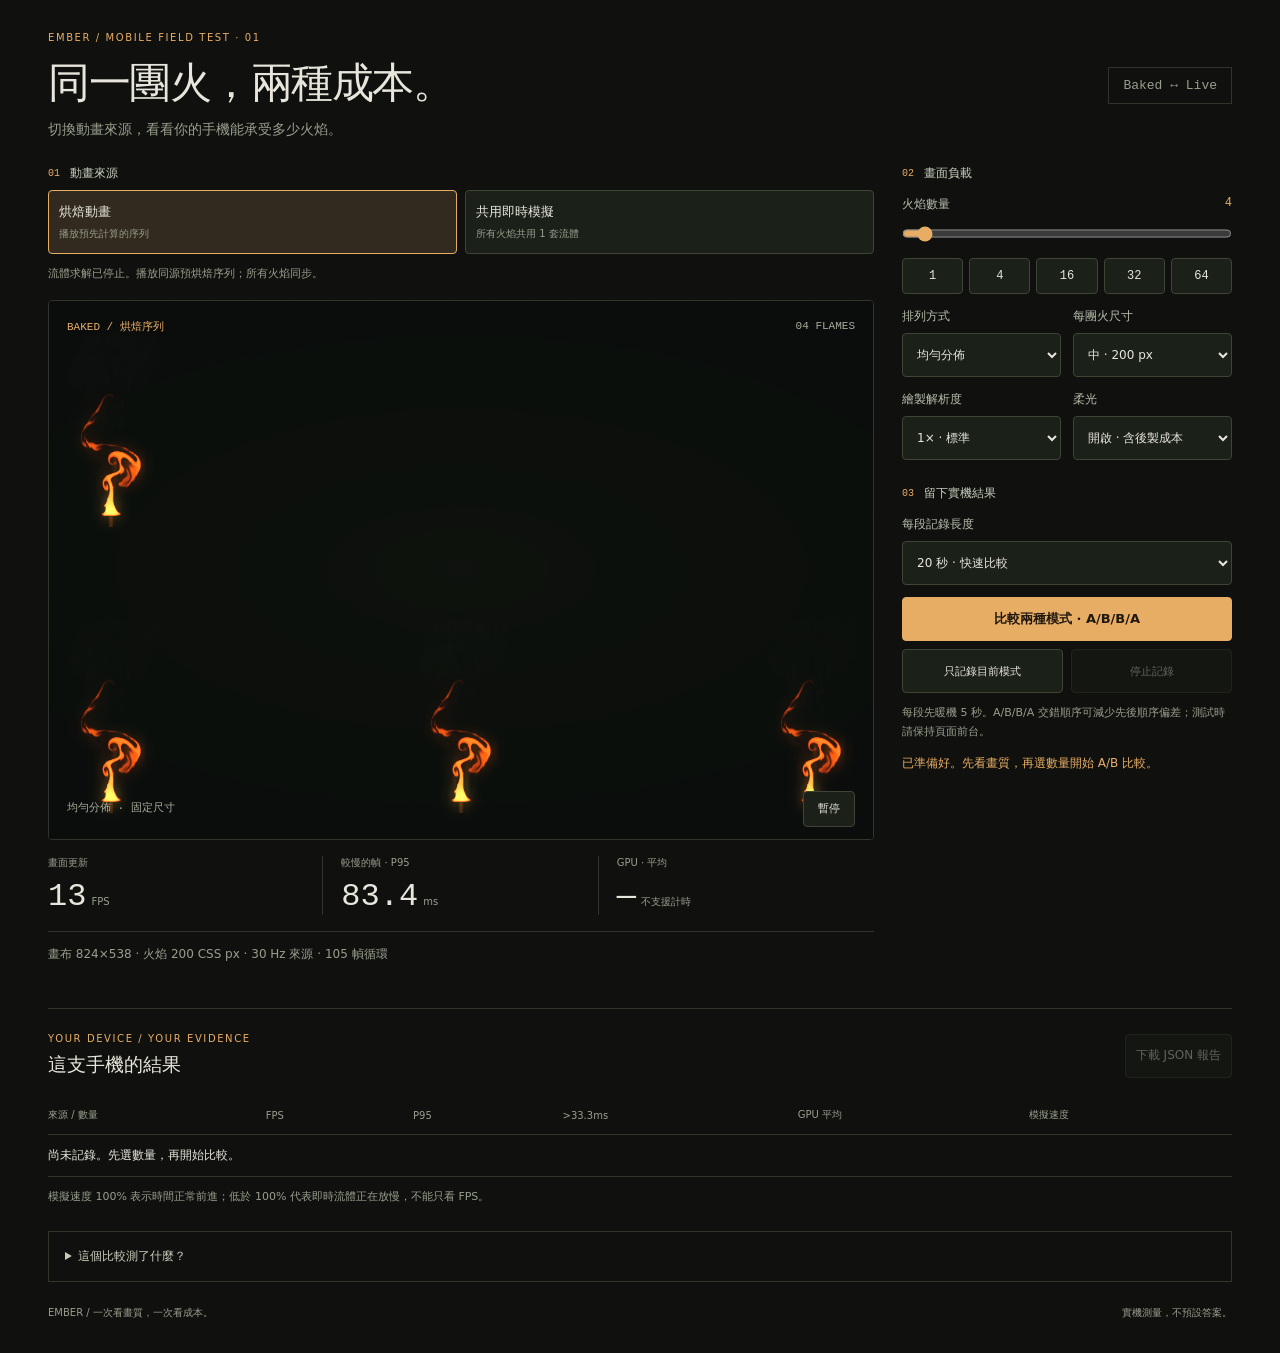
==== commit bec1fde5: "Add mobile baked versus shared fluid comparison lab" ====
--- a/index.html
+++ b/index.html
@@ -1,244 +1,24 @@
-<!DOCTYPE html>
-<html lang="zh-Hans">
-<head>
-  <meta charset="utf-8">
-  <meta name="viewport" content="width=device-width,initial-scale=1,viewport-fit=cover">
-  <meta name="theme-color" content="#0b111b">
-  <meta name="description" content="移动端 WebGL2 实时二维流体火焰压力测试：FPS、p95 帧耗时、模拟副本、分辨率、批量火把及 JSON 报告。">
-  <title>2.5D FLUID LAB — Mobile GPU Stress Test · A/B Visual Fidelity v2</title>
-  <style>
-    :root{color-scheme:dark;--bg:#080d15;--panel:#101924;--panel2:#141f2b;--stroke:#263241;--muted:#8b9aac;--text:#e9f0f6;--accent:#f8a956;--good:#7cdbb1;--bad:#f38883}
-    *{box-sizing:border-box}body{margin:0;background:radial-gradient(ellipse 80% 37% at 50% -14%,#2a2833 0%,#111723 58%,#080d15 100%);color:var(--text);font:14px/1.5 system-ui,-apple-system,BlinkMacSystemFont,"Segoe UI",sans-serif}button,select{font:inherit}button{cursor:pointer}button:disabled{opacity:.5;cursor:default} .wrap{max-width:1170px;margin:auto;padding:22px 18px 44px}
-    header{display:flex;justify-content:space-between;gap:12px;align-items:center;margin-bottom:16px}.eyebrow{color:var(--accent);font-size:11px;letter-spacing:2px;font-weight:750}h1{font-size:clamp(22px,3.4vw,36px);line-height:1.13;letter-spacing:-.8px;margin:5px 0}header p{margin:5px 0 0;color:var(--muted);font-size:12px}.tag{border:1px solid #664c33;background:#251f1b;border-radius:100px;padding:5px 10px;color:#ffc480;font-size:10px;white-space:nowrap}
-    main{display:grid;grid-template-columns:minmax(0,1.68fr) minmax(300px,.9fr);gap:14px}.card{background:#101a25eb;border:1px solid var(--stroke);border-radius:14px;overflow:hidden;box-shadow:0 13px 32px #03060836}.preview{position:relative;aspect-ratio:1.20;min-height:335px;background:radial-gradient(ellipse at 50% 85%,#30231f 0%,#15141d 50%,#0a0f18 96%);overflow:hidden;isolation:isolate}.preview:before{position:absolute;inset:0;content:"";pointer-events:none;background:repeating-linear-gradient(0deg,transparent 0,transparent 69px,#ffffff05 70px),repeating-linear-gradient(90deg,transparent 0,transparent 69px,#ffffff05 70px);z-index:0}
-    canvas{position:relative;display:block;width:100%;height:100%;outline:none;touch-action:none;z-index:1}.preview-top{position:absolute;top:11px;left:12px;z-index:3;display:flex;gap:7px;align-items:center;pointer-events:none}.pip{background:#060c13b8;border:1px solid #3143569c;border-radius:6px;padding:4px 8px;font-size:10px;color:#cbd6e0;letter-spacing:.5px;backdrop-filter:blur(6px)}.live-dot{width:6px;height:6px;border-radius:50%;background:var(--good);display:inline-block;margin-right:5px;box-shadow:0 0 9px var(--good)}
-    .preview-caption{position:absolute;bottom:11px;left:12px;right:12px;z-index:3;color:#b4bdc9;font-size:10px;display:flex;justify-content:space-between;gap:5px;text-shadow:0 2px 5px #000}.scene-title{color:var(--accent);letter-spacing:1px;font-weight:700}
-    .metrics{display:grid;grid-template-columns:repeat(4,minmax(0,1fr));gap:1px;background:var(--stroke);border-top:1px solid var(--stroke)}.metric{background:#111b27;padding:12px 12px 10px;min-width:0}.metric .label{display:block;color:#95a7bb;font-size:10px;letter-spacing:.3px}.metric .value{display:block;font-size:clamp(18px,2.5vw,26px);font-variant-numeric:tabular-nums;letter-spacing:-.5px;font-weight:700;margin-top:2px;white-space:nowrap}.metric .unit{color:#74879b;font-size:10px;margin-left:3px;font-weight:400}.metric .sub{font-size:9px;color:#8597a9;line-height:1.4}.good{color:var(--good)}.warn{color:var(--accent)}.bad{color:var(--bad)}
-    .panel{padding:17px 17px 15px}.section-title{font-size:13px;color:#eaf1f8;font-weight:700;margin:0 0 11px;display:flex;align-items:center;justify-content:space-between}.muted{font-size:11px;color:var(--muted)}.field{margin:13px 0}.field:first-of-type{margin-top:0}.field label{display:flex;justify-content:space-between;font-size:12px;font-weight:600;margin-bottom:6px;align-items:center}.field label span{font-weight:500;color:var(--accent)}
-    select{background:#192635;color:#f0f4f8;border:1px solid #334355;padding:10px;border-radius:8px;width:100%;min-height:41px;outline:none}input[type=range]{width:100%;accent-color:var(--accent);cursor:pointer}.chips{display:grid;grid-template-columns:repeat(4,1fr);gap:5px}.chips button{border:1px solid #314357;background:#172330;color:#bed0dc;padding:7px 2px;border-radius:8px;font-size:12px}.chips button.active{border-color:#e3a15c;background:#3d2c20;color:#ffd1a0;font-weight:700}.hint{font-size:10px;color:#8596a6;margin-top:4px}.sep{height:1px;background:var(--stroke);margin:15px 0}.btns{display:flex;gap:7px;flex-wrap:wrap}.btn{flex:1;min-width:110px;background:#26374a;color:#e1ecf5;border:1px solid #3b4b5e;border-radius:9px;padding:11px 8px;font-weight:650}.btn.primary{background:#e7a052;color:#15120d;border-color:#f2b56d}.btn.danger{color:#fcc4b0;border-color:#623d39;background:#302022}.btn:hover{filter:brightness(1.12)}.btn:focus-visible, select:focus-visible{outline:2px solid var(--accent);outline-offset:2px}
-    .report{grid-column:1/-1;padding:17px}.report-grid{display:grid;grid-template-columns:repeat(5,1fr);gap:8px;margin-bottom:12px}.report-item{border:1px solid #2b3a4b;border-radius:9px;padding:11px;background:#141f2c}.report-item .label{font-size:10px;color:#91a1b1}.report-item .v{font-size:18px;font-weight:750;font-variant-numeric:tabular-nums}.bars{height:51px;display:flex;gap:2px;align-items:end;border-bottom:1px solid #304154;overflow:hidden}.bars i{width:3px;min-width:3px;background:#e0a264;opacity:.7;display:block;border-radius:1px 1px 0 0}.smallprint{color:#8595a5;font-size:11px;line-height:1.7;margin:9px 0 0}.info{display:grid;grid-template-columns:repeat(2,minmax(0,1fr));gap:3px 12px;color:#aab7c6;font-size:11px;margin-top:9px}.info b{color:#d9e4eb;font-weight:550}.status{font-size:11px;min-height:20px;color:var(--accent);margin:6px 0}.foot{margin:18px 0 0;color:#798a9c;font-size:11px;line-height:1.7}.foot a{color:#efb46e}.hidden{display:none!important}
-    .mode-switch{display:grid;grid-template-columns:1fr 1fr;gap:7px;padding:5px;background:#0b131e;border:1px solid #304052;border-radius:12px}.mode-switch button{color:#aabed0;border:1px solid transparent;border-radius:9px;background:transparent;min-height:57px;padding:6px 7px;text-align:left;font-weight:750}.mode-switch button small{display:block;font-size:10px;color:#788da3;font-weight:500}.mode-switch button.active{border-color:#e8a357;background:#32251e;color:#ffd3a0}.mode-switch button.active small{color:#ffc083}.mode-intro{font-size:11px;color:#91a5b9;line-height:1.6;margin:7px 0 0}.row2{display:grid;grid-template-columns:1fr 1fr;gap:9px}.dual-label{font-size:11px;color:#a5b9c8}.compare-grid{display:grid;grid-template-columns:1.1fr repeat(3,minmax(0,1fr));border:1px solid #2a3b4c;border-radius:9px;overflow:hidden;margin-top:10px}.compare-grid>div{padding:8px;border-right:1px solid #2a3b4c;border-bottom:1px solid #2a3b4c;font-size:11px;min-width:0}.compare-grid>div:nth-child(4n){border-right:0}.compare-grid .th{background:#1e2b38;color:#e5bf8c;font-weight:650}.compare-grid .pass{color:#7ce2ac}.compare-grid .fail{color:#ff9c90}.compare-grid .dim{color:#8ea3b8}#mode-lab{border:1px solid #3b4352;border-radius:11px;padding:12px;margin-bottom:14px;background:linear-gradient(125deg,#19232f,#161b28)}.mode-steps{font-size:11px;color:#88a5bc}#report-status{font-size:11px} .notice{background:#211d21;padding:9px 12px;border-radius:8px;font-size:11px;color:#b9a799;border:1px solid #413437;margin-bottom:10px}
-    @media(max-width:810px){.wrap{padding:16px 11px 30px}main{grid-template-columns:1fr}.preview{aspect-ratio:1;min-height:0}.metrics{grid-template-columns:repeat(4,1fr)}.metric{padding:9px 7px}.metric .value{font-size:19px}.metric .label{font-size:9px}.metric .sub{font-size:9px}.panel{padding:15px}.report-grid{grid-template-columns:repeat(3,1fr)}h1{font-size:25px}header p{font-size:11px}}
-    @media(max-width:390px){.metric .value{font-size:17px}.metric .unit{font-size:8px}.chips button{padding:7px 0}.report-grid{grid-template-columns:repeat(2,1fr)}.tag{display:none}}
-  </style>
-</head>
-<body>
-<div class="wrap">
-<header><div><div class="eyebrow">GPU LAB / MOBILE BENCHMARK · V2.0</div><h1>2.5D FLUID <span style="color:#f2a55b">LAB</span></h1><p>实时 GPU 流体 × 体积感火焰 · 低端手机画质 / 性能 A/B 对比</p></div><div class="tag">NO SERVER · NO LIBRARIES</div></header>
-<main>
-<section class="card" aria-label="实时流体火焰场景">
-<div class="preview" id="stage"><div class="preview-top"><span class="pip"><i class="live-dot" id="live-dot"></i><span id="mode-indicator">WEBGL2 / LIVE</span></span><span class="pip" id="resolution-chip">96 × 96</span></div><canvas id="render-canvas" aria-label="实时二维流体火焰画面">浏览器不支持 Canvas</canvas><div class="preview-caption"><span class="scene-title" id="scene-title">TORCH / FLUID EMITTER</span><span id="stage-caption">点击画面制造扰动 · 拖动画面</span></div></div>
-<div class="metrics">
-  <div class="metric"><span class="label">实时帧率</span><span class="value" id="fps">—<small class="unit">FPS</small></span><span class="sub">显示刷新速率</span></div>
-  <div class="metric"><span class="label">P95 帧间隔</span><span class="value" id="p95">—<small class="unit">ms</small></span><span class="sub">越低越稳定</span></div>
-  <div class="metric"><span class="label">渲染提交</span><span class="value" id="cpu">—<small class="unit">ms</small></span><span class="sub">CPU 时间，非 GPU</span></div>
-  <div class="metric"><span class="label">超 33.3ms 帧</span><span class="value" id="jank">—<small class="unit">%</small></span><span class="sub">30 FPS 稳定性</span></div>
-</div>
-</section>
-<section class="card panel" aria-label="测试控制器"><div class="section-title">视觉 / 性能控制台 <span class="muted" id="backend-text">检测中…</span></div>
-<div id="mode-lab"><div class="mode-switch" role="group" aria-label="画质模式">
-<button id="look-performance" type="button" aria-pressed="false">⚡ Performance<small>简化模拟、轻量渲染</small></button>
-<button id="look-fidelity" type="button" aria-pressed="true" class="active">✦ Visual Fidelity<small>多尺度卷曲、伪体积与烟雾</small></button>
-</div><p class="mode-intro" id="look-description">使用涡流约束、热量与烟雾独立演化以及多层伪体积采样。独立实现，不是原作者代码。</p></div>
-<div class="notice">同样的模拟分辨率及火焰数量下比较两种模式。Fidelity 不等于原作完整复刻；提高质量也可能明显增加 GPU 占用。</div>
-<div class="field"><label for="quality">质量档位 <span id="preset-summary">平衡</span></label><select id="quality"><option value="low">低端手机 · 64px / 20Hz / 无压力投影</option><option value="balanced" selected>平衡 · 96px / 30Hz / 8次投影</option><option value="high">高画质 · 128px / 60Hz / 16次投影</option><option value="ultra">极限 · 192px / 60Hz / 24次投影</option><option value="custom">自定义</option></select></div>
-<div class="field"><label>屏幕中的火焰数量 <span id="emit-count">1</span></label><div class="chips" data-group="emitters"><button type="button" data-v="1" class="active">1</button><button type="button" data-v="4">4</button><button type="button" data-v="16">16</button><button type="button" data-v="64">64</button></div><div class="hint">火焰可共享模拟结果；提高数量主要测试渲染开销</div></div>
-<div class="field"><label for="sim-copies">独立流体模拟份数 <span id="copies-value">1</span></label><select id="sim-copies"><option value="1">1 套（共享）</option><option value="2">2 套</option><option value="4">4 套</option><option value="8">8 套（压力测试）</option></select><div class="hint">每套单独执行 GPU 流体求解。此项更直接增加计算负载。</div></div>
-<div class="field"><label for="resolution">模拟分辨率 <span id="res-value">96 × 96</span></label><select id="resolution"><option value="48">48 × 48</option><option value="64">64 × 64</option><option value="96" selected>96 × 96</option><option value="128">128 × 128</option><option value="192">192 × 192</option><option value="256">256 × 256</option></select></div>
-<div class="field"><label for="hz">模拟更新频率 <span id="hz-value">30 Hz</span></label><select id="hz"><option value="10">10 Hz</option><option value="20">20 Hz</option><option value="30" selected>30 Hz</option><option value="60">60 Hz</option></select></div>
-<div class="field"><label for="iterations">压力求解迭代 <span id="iterations-value">8</span></label><select id="iterations"><option value="0">0（视觉近似，最快）</option><option value="8" selected>8（近似投影）</option><option value="16">16</option><option value="24">24</option><option value="32">32（极限）</option></select></div>
-<div class="field"><label for="render-scale">显示分辨率比例 <span id="scale-value">75%</span></label><select id="render-scale"><option value="0.5">50%</option><option value="0.75" selected>75%</option><option value="1">100%（设备像素比受限）</option></select></div>
-<div class="field"><label for="visual-mode">运行模式</label><select id="visual-mode"><option value="fluid" selected>实时 GPU Fluid + 火把</option><option value="procedural">仅 Shader 火焰（无实时模拟）</option><option value="baseline">纯背景基线（无流体）</option></select></div>
-<div class="row2"><div class="field"><label for="volume-steps">伪体积采样 <span id="steps-value">8层</span></label><select id="volume-steps"><option value="4">4 层 · 快</option><option value="6">6 层</option><option value="8" selected>8 层 · 默认</option><option value="12">12 层 · 细腻</option></select></div><div class="field"><label for="swirl">涡流强度 <span id="swirl-value">1.0</span></label><select id="swirl"><option value="0">关</option><option value="0.6">0.6</option><option value="1" selected>1.0</option><option value="1.5">1.5</option></select></div></div>
-<div class="row2"><div class="field"><label for="camera-angle">观察角度 <span id="angle-value">0°</span></label><input id="camera-angle" aria-label="模拟摄像机角度" type="range" min="-65" max="65" step="1" value="0"></div><div class="field"><label for="smoke">烟雾浓度 <span id="smoke-value">100%</span></label><input id="smoke" aria-label="烟雾浓度" type="range" min="0" max="200" step="10" value="100"></div></div>
-<div class="field"><label for="debug-view">画面预览 <span id="debug-value">最终合成</span></label><select id="debug-view"><option value="beauty" selected>最终合成 · 火焰 / 烟 / 光照</option><option value="fields">模拟数据 · 热量 / 烟雾 / 流速</option></select></div>
-<div class="sep"></div><div class="btns"><button class="btn primary" id="benchmark">▶ 两种模式 × 4 档 A/B 测试</button><button class="btn" id="pause">暂停</button></div><p class="status" id="status" role="status" aria-live="polite"></p><div class="btns"><button class="btn" id="download">导出 JSON 报告</button><button class="btn" id="copy">复制总结</button></div>
-</section>
-<section class="card report"><div class="section-title">测试结果 <span class="muted" id="report-status">等待收集数据</span></div><div class="report-grid"><div class="report-item"><div class="label">平均 FPS</div><div class="v" id="r-avg">—</div></div><div class="report-item"><div class="label">P50 帧间隔</div><div class="v" id="r-med">—</div></div><div class="report-item"><div class="label">P95 帧间隔</div><div class="v" id="r-p95">—</div></div><div class="report-item"><div class="label">P99 帧间隔</div><div class="v" id="r-p99">—</div></div><div class="report-item"><div class="label">超过33.3ms帧</div><div class="v" id="r-jank">—</div></div><div class="report-item"><div class="label">GPU P50（可选）</div><div class="v" id="r-gpu">—</div></div></div><div class="section-title" style="margin-top:12px">同负载对照 <span class="muted" id="compare-status">等待 A/B 测试</span></div><div class="compare-grid" id="compare-results" aria-label="两种模式实测对照"><div class="th">负载</div><div class="th">Performance</div><div class="th">Fidelity</div><div class="th">GPU 倍率*</div><div class="dim">请运行 A/B 测试</div><div class="dim">—</div><div class="dim">—</div><div class="dim">—</div></div><div class="bars" id="frame-bars" aria-label="最近的帧间隔图"></div><div class="info" id="device-info"></div><p class="smallprint">说明：FPS、P95 和 P99 来自 requestAnimationFrame，可能受屏幕刷新率限制。GPU P50 在支持 EXT_disjoint_timer_query_webgl2 时取 GPU 计时查询；不支持时显示 N/A，GPU 倍率列改用 P95 帧间隔（并标注）。CPU 提交时间仅测 JS 调用，不等于 GPU 耗时。浏览器省电、后台标签和屏幕刷新率会影响结果。自动测试每档先预热再计分。<b>请在前台保持屏幕常亮。</b></p><p class="foot">开源式、无依赖单页演示；无需联网运行，所有计算均发生在本机。<a href="https://x.com/r4nM4_64/status/2120431026191344067" target="_blank" rel="noopener noreferrer">视觉灵感：rAnMA 2.5D Fluid</a>。本演示是独立实现，未复用原作者代码，也未声称与 Ubisoft Poisson Filters 实现相同。<br>版本 2.0 · 对比实验；无原作者源码 / 不声称使用 Poisson Filters · 仅性能研究用途 · 手机数据仅在你主动导出或分享时离开设备。</p></section>
-</main>
-</div>
-<script>
-(()=>{'use strict';
-const $=id=>document.getElementById(id);const canvas=$('render-canvas');const stage=$('stage');
-const gl=canvas.getContext('webgl2',{alpha:true,antialias:false,depth:false,stencil:false,powerPreference:'high-performance',premultipliedAlpha:false,preserveDrawingBuffer:false});
-const timerExt=gl?gl.getExtension('EXT_disjoint_timer_query_webgl2'):null;
-let gpuPending=[],gpuSamples=[],gpuWindow=[];
-const params={emitters:1,copies:1,res:96,hz:30,iterations:8,scale:.75,mode:'fluid',look:'fidelity',steps:8,swirl:1,angle:0,smoke:1,debug:'beauty'};
-const presets={low:{res:64,hz:20,iterations:0,scale:.5,copies:1,steps:4},balanced:{res:96,hz:30,iterations:8,scale:.75,copies:1,steps:8},high:{res:128,hz:60,iterations:16,scale:1,copies:1,steps:12},ultra:{res:192,hz:60,iterations:24,scale:1,copies:4,steps:12}};
-let engine=null,active=true,benchmarking=false,benchmarkResults=[],samples=[],cpuSamples=[],samplesTime=[],last=0,accum=0,simTime=0,renderFrame=0,statusTimer=0,lastPointer=null, touchImpulse={x:0,y:0,strength:0},errorMessage='';
-const now=()=>performance.now(), median=arr=>quantile(arr,.5), quantile=(ar,q)=>{if(!ar.length)return 0;const a=[...ar].sort((a,b)=>a-b);const i=(a.length-1)*q,lo=Math.floor(i),hi=Math.ceil(i);return a[lo]+(a[hi]-a[lo])*(i-lo)}, average=ar=>ar.reduce((s,x)=>s+x,0)/(ar.length||1);
-const updateStatus=s=>{$('status').textContent=s};
-const device={userAgent:navigator.userAgent,platform:navigator.platform||'Unknown',logicalScreen:`${screen.width} × ${screen.height}`,dpr:window.devicePixelRatio||1,cores:navigator.hardwareConcurrency||null,memoryGB:navigator.deviceMemory||null,webgl2:!!gl,renderer:'unknown',glMaxTexture:null,gpuTimer:!!timerExt,canvas:'',startedAt:new Date().toISOString()};
-function initDevice(){if(gl){const d=gl.getExtension('WEBGL_debug_renderer_info');try{device.renderer=d?gl.getParameter(d.UNMASKED_RENDERER_WEBGL):gl.getParameter(gl.RENDERER)}catch(e){}device.glMaxTexture=gl.getParameter(gl.MAX_TEXTURE_SIZE)} $('backend-text').textContent=gl?'WebGL2 / RGBA8':'Canvas2D 降级';$('mode-indicator').textContent=gl?'WEBGL2 / GPU SIM':'2D FALLBACK';$('device-info').innerHTML=[['GPU/渲染器',device.renderer],['WebGL2',device.webgl2?'支持':'不支持，2D 降级'],['GPU 计时扩展',device.gpuTimer?'可用':'不支持 · 仅 FPS'],['屏幕',device.logicalScreen],['DPR',device.dpr],['CPU 逻辑核心',device.cores||'未知'],['设备内存估计',device.memoryGB?device.memoryGB+' GB':'未公开'],['浏览器',navigator.userAgent.match(/(Chrome|Firefox|Edg|Version)\/[\d.]+/)?.[0]||'其他'],['Canvas',device.canvas||'—']].map(x=>`<span>${x[0]}：<b>${String(x[1]).replaceAll('<','&lt;')}</b></span>`).join('')}
-const vs=`#version 300 es
-in vec2 aPosition;out vec2 vUv;uniform vec4 uRect;void main(){vUv=aPosition*.5+.5;gl_Position=vec4(aPosition*uRect.zw+uRect.xy,0.,1.);}`;
-const header=`#version 300 es\nprecision highp float;in vec2 vUv;out vec4 fragColor;uniform sampler2D uVelocity;uniform sampler2D uDye;uniform sampler2D uPressure;uniform sampler2D uDivergence;uniform vec2 uSize;uniform float uDt;uniform float uTime;uniform float uSeed;uniform vec3 uTouch;vec2 decodeV(vec4 x){return (x.rg-.5)*1.5;}vec4 encodeV(vec2 v){return vec4(clamp(v/1.5+.5,0.,1.),0.,1.);}float decP(vec4 x){return(x.r-.5)*2.;}vec4 encP(float v){return vec4(clamp(v*.5+.5,0.,1.),0.,0.,1.);}float hash(vec2 p){return fract(sin(dot(p,vec2(127.1,311.7)))*43758.5453);}float smoothnoise(vec2 p){vec2 i=floor(p),f=fract(p);f=f*f*(3.-2.*f);return mix(mix(hash(i),hash(i+vec2(1,0)),f.x),mix(hash(i+vec2(0,1)),hash(i+1.),f.x),f.y);}`;
-const fragment={
-velocity:header+`void main(){vec2 p=vUv;vec2 v=decodeV(texture(uVelocity,p));vec2 back=clamp(p-v*uDt,vec2(.006),vec2(.994));vec2 a=decodeV(texture(uVelocity,back));vec4 dye=texture(uDye,p);float t=uTime;float n=smoothnoise(vec2(p.x*6.+t*.22,p.y*7.-t*.31)+uSeed*2.);float plume=exp(-pow((p.x-.5)/.30,2.));vec2 drift=vec2((sin(p.y*14.+t*1.5+uSeed)+sin(p.y*27.-t*.7))*0.085, .32+.12*plume);float vortex=(sin(p.y*22.-t*1.4+uSeed*7.)+.65*sin(p.y*37.+t*.81+uSeed*3.))*.16;drift.x+=vortex*plume+(n-.5)*.19;a=mix(a,drift,.15);a.y+=dye.r*.012;float x=p.x-(.50+.035*sin(t*1.7+uSeed));float y=p.y-.18;float source=exp(-(x*x/.0025+y*y/.005));a=mix(a,vec2(.07*sin(t*2.9+uSeed),.53),source*.28);float touch=exp(-dot(p-uTouch.xy,p-uTouch.xy)/.014)*uTouch.z;a+=vec2(-.28,.2)*touch; if(p.x<.014||p.x>.986)a.x*=-.2;if(p.y<.01||p.y>.99)a.y*=.2;fragColor=encodeV(clamp(a,vec2(-.73),vec2(.73)));}`,
- divergence:header+`void main(){vec2 e=1./uSize;vec2 vL=decodeV(texture(uVelocity,vUv-vec2(e.x,0.))),vR=decodeV(texture(uVelocity,vUv+vec2(e.x,0.))),vB=decodeV(texture(uVelocity,vUv-vec2(0.,e.y))),vT=decodeV(texture(uVelocity,vUv+vec2(0.,e.y)));float d=.5*(vR.x-vL.x+vT.y-vB.y);fragColor=encP(d);}`,
- pressure:header+`void main(){vec2 e=1./uSize;float l=decP(texture(uPressure,vUv-vec2(e.x,0.))),r=decP(texture(uPressure,vUv+vec2(e.x,0.))),b=decP(texture(uPressure,vUv-vec2(0.,e.y))),t=decP(texture(uPressure,vUv+vec2(0.,e.y)));float d=decP(texture(uDivergence,vUv));fragColor=encP((l+r+b+t-d*2.)*.25);}`,
- project:header+`void main(){vec2 e=1./uSize;float l=decP(texture(uPressure,vUv-vec2(e.x,0.))),r=decP(texture(uPressure,vUv+vec2(e.x,0.))),b=decP(texture(uPressure,vUv-vec2(0.,e.y))),t=decP(texture(uPressure,vUv+vec2(0.,e.y)));vec2 v=decodeV(texture(uVelocity,vUv));v-=vec2(r-l,t-b)*.12;fragColor=encodeV(clamp(v,vec2(-.73),vec2(.73)));}`,
- dye:header+`void main(){vec2 p=vUv;vec2 vel=decodeV(texture(uVelocity,p));vec2 back=clamp(p-vel*uDt,vec2(.003),vec2(.997));vec4 prev=texture(uDye,back);float smoke=prev.g*.995,heat=prev.r*.992;float t=uTime;vec2 c=vec2(.5+sin(t*1.9+uSeed*2.)*.035,.17);vec2 d=(p-c)/vec2(.067,.082);float source=exp(-dot(d,d)*1.25);heat=max(heat,source*(.86+.12*sin(t*12.+uSeed)));smoke=max(smoke,source*.72);float hot=pow(max(heat-.22,0.)/.78,1.4);smoke=max(smoke,hot*.45);fragColor=vec4(clamp(heat,0.,1.),clamp(smoke,0.,1.),0.,1.);}`,
- display:`#version 300 es
-precision highp float;in vec2 vUv;out vec4 fragColor;uniform sampler2D uDye;uniform float uTime;uniform float uSeed;uniform float uProcedural;uniform float uBrightness;float hash(vec2 p){return fract(sin(dot(p,vec2(127.1,311.7)))*43758.5453);}float noise(vec2 p){vec2 i=floor(p),f=fract(p);f=f*f*(3.-2.*f);return mix(mix(hash(i),hash(i+vec2(1,0)),f.x),mix(hash(i+vec2(0,1)),hash(i+1.),f.x),f.y);}void main(){vec2 p=vUv;float fire=0.,smoke=0.,heat=0.;if(uProcedural>.5){float bend=.5+sin(p.y*8.+uTime*2.+uSeed)*.095+sin(p.y*18.-uTime*1.8+uSeed)*.033;float width=max(.02,.20*(1.-p.y*.95));float body=1.-smoothstep(width*.2,width,abs(p.x-bend));float fleck=noise(vec2(p.x*17.+uSeed,p.y*17.-uTime*3.));heat=body*smoothstep(.92,.28,p.y)*(0.52+.48*fleck);smoke=body*(1.-smoothstep(.60,1.,p.y))*.44;}else{vec4 f=texture(uDye,clamp(p,vec2(.004),vec2(.996)));heat=f.r;smoke=f.g;}heat*=.78+.3*noise(vec2(p.x*27.+uSeed,p.y*18.-uTime*2.5));fire=smoothstep(.07,.65,heat);float white=pow(smoothstep(.37,.94,heat),2.0);vec3 flame=mix(vec3(1.,.16,.025),vec3(1.,.71,.13),smoothstep(.15,.60,heat));flame=mix(flame,vec3(1.,.99,.76),white);float smokeAlpha=smoke*pow(clamp(p.y*.88+.17,0.,1.),1.3)*.65*(1.-fire);vec3 smokeColor=mix(vec3(.24,.17,.15),vec3(.42,.33,.29),noise(p*4.+uTime*.15));float alpha=clamp(fire*.94+smokeAlpha,0.,1.);vec3 col=(flame*fire+smokeColor*smokeAlpha)/max(alpha,.001);col*=uBrightness;float edge=1.-smoothstep(.86,1.,abs(p.x-.5)*2.);alpha*=edge;float torchY=.065;float shaft=(1.-smoothstep(.018,.027,abs(p.x-.5)))*(1.-smoothstep(.16,.18,p.y));float grip=(1.-smoothstep(.026,.038,abs(p.x-.5)))*smoothstep(.16,.19,p.y)*(1.-smoothstep(.21,.25,p.y));float metal=(1.-smoothstep(.035,.05,abs(p.x-.5)))*smoothstep(.165,.18,p.y)*(1.-smoothstep(.19,.22,p.y));float m=max(shaft*.8,max(grip*.7,metal*.95));float tip=1.-smoothstep(.045,.065,length((p-vec2(.5,.18))*vec2(1.,1.3)));m=max(m,tip*.9);col=mix(col,vec3(.28,.17,.095)+vec3(.09,.075,.02)*sin(p.y*85.),m*(1.-alpha));alpha=max(alpha,m*.8);vec2 glowCoord=(p-vec2(.5,.27))/vec2(.21,.24);float glow=exp(-dot(glowCoord,glowCoord)*2.7)*(.24+.22*sin(uTime*5.+uSeed));col+=vec3(1.,.26,.025)*glow;alpha=max(alpha,glow*.17);fragColor=vec4(col,clamp(alpha,0.,1.));}`,
- curl:header+`uniform sampler2D uCurl;void main(){vec2 e=1./uSize;float l=decodeV(texture(uVelocity,vUv-vec2(e.x,0.))).y;float r=decodeV(texture(uVelocity,vUv+vec2(e.x,0.))).y;float b=decodeV(texture(uVelocity,vUv-vec2(0.,e.y))).x;float t=decodeV(texture(uVelocity,vUv+vec2(0.,e.y))).x;float z=(r-l-t+b)*.5;fragColor=vec4(clamp(.5+z*1.6,0.,1.),0.,0.,1.);}`,
- confinement:header+`uniform sampler2D uCurl;uniform float uSwirl;float curlAt(vec2 p){return(texture(uCurl,clamp(p,vec2(.005),vec2(.995))).r-.5)/1.6;}void main(){vec2 e=1./uSize;float l=abs(curlAt(vUv-vec2(e.x,0.))),r=abs(curlAt(vUv+vec2(e.x,0.))),b=abs(curlAt(vUv-vec2(0.,e.y))),t=abs(curlAt(vUv+vec2(0.,e.y)));vec2 grad=vec2(r-l,t-b);grad/=length(grad)+.0001;float c=curlAt(vUv);vec2 f=vec2(grad.y,-grad.x)*c*uSwirl*3.5;vec2 v=decodeV(texture(uVelocity,vUv));v+=f*min(uDt,.06);fragColor=encodeV(clamp(v,vec2(-.73),vec2(.73)));}`,
- velocityHi:header+`void main(){vec2 p=vUv;vec2 v=decodeV(texture(uVelocity,p));vec2 prev=decodeV(texture(uVelocity,clamp(p-v*uDt,vec2(.005),vec2(.995))));vec4 dye=texture(uDye,p);float t=uTime;float noiseLow=smoothnoise(p*vec2(7.,9.)+vec2(t*.38,-t*.25)+uSeed);float noiseMid=smoothnoise(p*vec2(17.,24.)+vec2(-t*.43,t*.3)+uSeed*3.7);float plume=exp(-pow((p.x-.5)/.27,2.));float yshape=smoothstep(.09,.25,p.y)*(1.-smoothstep(.82,1.,p.y));float eddy=sin(p.y*17.-t*1.9+noiseLow*5.+uSeed*6.)+sin(p.y*31.+t*.98+noiseMid*4.)*.42;vec2 flow=vec2((noiseLow-.5)*.33+(noiseMid-.5)*.17+eddy*.065,.28+plume*.065+dye.r*.24+dye.g*.09);float src=exp(-pow((p.x-(.5+.017*sin(t*2.8+uSeed*7.)))/.065,2.)-pow((p.y-.16)/.055,2.));flow.y+=src*.25;vec2 a=mix(prev,flow,.10+src*.23);a+=vec2((noiseLow-.5)*.028,.015)*plume*yshape;float touched=exp(-dot(p-uTouch.xy,p-uTouch.xy)/.011)*uTouch.z;a+=vec2(-.21,.15)*touched;if(p.x<.015||p.x>.985)a.x*=-.3;if(p.y<.014||p.y>.99)a.y*=.12;fragColor=encodeV(clamp(a,vec2(-.73),vec2(.73)));}`,
- dyeHi:header+`void main(){vec2 p=vUv;vec2 vel=decodeV(texture(uVelocity,p));vec2 back=clamp(p-vel*uDt,vec2(.004),vec2(.996));vec4 prev=texture(uDye,back);float t=uTime;float n=smoothnoise(p*vec2(18.,22.)+vec2(t*.27,-t*.32)+uSeed*2.);float n2=smoothnoise(p*vec2(36.,32.)+vec2(-t*.44,t*.71)+uSeed*3.);float sourceX=.5+.016*sin(t*3.+uSeed*2.);vec2 d=(p-vec2(sourceX,.17))/vec2(.077,.066);float source=exp(-dot(d,d)*1.6);float oxygen=.73+.24*n;float heat=prev.r*max(0.,1.-uDt*(1.25+.2*p.y));float smoke=prev.g*max(0.,1.-uDt*.38);float fuel=prev.b*max(0.,1.-uDt*.68);heat=max(heat,source*(.91+.07*sin(t*11.+uSeed*3.)));fuel=max(fuel,source*.86);float burn=fuel*(.028+uDt*.24)*(1.-smoothstep(.63,.94,p.y));heat=clamp(heat+burn*.31,0.,1.);smoke=clamp(smoke+heat*heat*uDt*.46 + burn*.12 + source*.02,0.,1.);smoke*=.975+.025*oxygen;heat*=.92+.08*n2;vec2 diff=(p-vec2(.5,.51))/vec2(.3,.72);float envelope=exp(-dot(diff,diff)*.7);fragColor=vec4(clamp(heat*envelope,0.,1.),clamp(smoke*envelope,0.,1.),clamp(fuel,0.,1.),1.);}`,
- displayHi:`#version 300 es
-precision highp float;
-in vec2 vUv;out vec4 fragColor;
-uniform sampler2D uDye;uniform sampler2D uVelocity;
-uniform float uTime;uniform float uSeed;uniform float uBrightness;
-uniform float uVolumeSteps;uniform float uAngle;uniform float uSmoke;uniform float uDiagnostic;
-float hash(vec2 p){return fract(sin(dot(p,vec2(127.1,311.7)))*43758.5453123);}
-float noise(vec2 p){vec2 i=floor(p),f=fract(p);f=f*f*(3.-2.*f);return mix(mix(hash(i),hash(i+vec2(1.,0.)),f.x),mix(hash(i+vec2(0.,1.)),hash(i+vec2(1.,1.)),f.x),f.y);}
-float fbm(vec2 p){float n=noise(p)*.57; n+=noise(p*2.03)*.28;n+=noise(p*4.11)*.15;return n;}
-void main(){
-  vec2 uv=vUv;float t=uTime+uSeed*.57;float turn=uAngle*.0174532925;
-  if(uDiagnostic>.5){vec4 d=texture(uDye,uv);vec2 v=texture(uVelocity,uv).rg-.5;fragColor=vec4(d.r, d.g*.66, d.b*.18+length(v)*.8,1.);return;}
-  float accumA=0.;vec3 accum=vec3(0.);float glow=0.;float flameTotal=0.;
-  // A 2D density field is sampled with faux depth offsets (not a true 3D simulation).
-  for(int j=0;j<12;j++){
-    if(float(j)>=uVolumeSteps)break;
-    float z=(float(j)+.5)/uVolumeSteps-.5;
-    float offset=sin(turn)*z*.19;
-    vec2 q=uv+vec2(offset,cos(turn)*z*.013);
-    q.x+=.007*z*sin(uv.y*24.+t*2.1);
-    vec4 d=texture(uDye,clamp(q,vec2(.002),vec2(.998)));
-    float n=fbm(q*vec2(16.,21.)+vec2(z*9.-t*.65,z*2.+t*.8));
-    float n2=noise(q*vec2(42.,32.)+vec2(t*.72,z*19.));
-    // High-fidelity hybrid: the simulated temperature/velocity drive a stylized
-    // animated flame envelope, so its silhouette survives low-res advection.
-    float height=max(0.,q.y-.20);
-    float nFlow=fbm(vec2(q.x*8.7+z*3.1-t*.24,q.y*12.6-t*.71));
-    float sway=(sin(q.y*11.5-t*2.05+nFlow*3.5)*.058
-             +sin(q.y*23.4+t*1.23+uSeed*2.)*.024)*smoothstep(.15,.66,q.y);
-    float center=.5+sway;
-    float branch=sin(q.y*29.-t*3.3+z*5.2+6.*nFlow)*.039*smoothstep(.24,.55,q.y);
-    float width=(.071+.044*smoothstep(.18,.36,q.y))*(1.-smoothstep(.40,.88,q.y))+.008;
-    float streak=abs(q.x-center-branch)/max(width,.007);
-    float edge=1.-smoothstep(.48,1.16,streak);
-    float flameBody=edge*smoothstep(.16,.26,q.y)*(1.-smoothstep(.65,.84,q.y));
-    float mottling=.68+.46*n+.18*sin(q.y*43.+t*2.3+n2*7.+z*6.);
-    float heat=clamp(max(d.r*.40,flameBody*mottling*.83)*(1.-smoothstep(.85,.97,q.y)),0.,1.);
-    float flame=pow(smoothstep(.10,.70,heat),1.05);
-    // Broader smoke ribbons behind the flame. Density keeps the simulation
-    // contribution, while noise creates curled wisps independent of grid size.
-    float smokeSway=sin(q.y*8.6-t*.84+nFlow*3.5)*.105+sin(q.y*17.7+t*.53)*.041;
-    float sCenter=.5+smokeSway;
-    float sWidth=.092+.086*smoothstep(.32,.88,q.y);
-    float sDist=abs(q.x-sCenter)/sWidth;
-    float wisp=1.-smoothstep(.30,.98,sDist);
-    float curls=fbm(vec2(q.x*12.+z*2.7+t*.23,q.y*18.-t*.88));
-    float strands=smoothstep(.26,.66,curls+.22*sin(q.y*31.-t*1.7+q.x*24.));
-    float smokeShape=wisp*strands*smoothstep(.27,.58,q.y)*(1.-smoothstep(.88,1.04,q.y));
-    float smoke=clamp(max(d.g*.50,smokeShape*.85)*uSmoke,0.,1.);
-    smoke*=1.-flame*.72;
-    float core=smoothstep(.51,.96,heat);
-    float rim=clamp(1.-core*.26,0.,1.);
-    vec3 fire=mix(vec3(.92,.08,.009),vec3(1.,.57,.051),smoothstep(.12,.58,heat));
-    fire=mix(fire,vec3(1.,.97,.78),pow(smoothstep(.34,.77,heat),1.08));
-    float shade=.76+.28*n2+z*.09;
-    vec3 smokeCol=mix(vec3(.19,.18,.20),vec3(.48,.39,.34),.33+.60*n);
-    float smokeShade=(.62+.35*n2)*(.8+max(0.,z)*.32);
-    float fa=flame*.64/uVolumeSteps*7.0;
-    float sa=smoke*.40/uVolumeSteps*7.0;
-    float layerA=clamp(fa+sa,0.,.92);
-    vec3 layer=(fire*fa*shade*rim+smokeCol*sa*smokeShade)/(layerA+.0001);
-    float contrib=(1.-accumA)*layerA;
-    accum+=layer*contrib;accumA+=contrib;
-    flameTotal=max(flameTotal,flame);
-    glow+=flame*(1.-abs(z)*.32)/uVolumeSteps;
-  }
-  // Fire source and brass torch fixture are part of the impostor material.
-  float x=uv.x-.5,y=uv.y;
-  float stem=(1.-smoothstep(.017,.029,abs(x)))*(1.-smoothstep(.06,.19,y));
-  float handle=(1.-smoothstep(.028,.037,abs(x)))*smoothstep(.135,.17,y)*(1.-smoothstep(.215,.255,y));
-  float cup=(1.-smoothstep(.07,.084,abs(x)))*smoothstep(.183,.204,y)*(1.-smoothstep(.235,.258,y));
-  float rim=(1.-smoothstep(.071,.081,abs(x)))*exp(-pow((y-.242)/.008,2.));
-  float fixture=max(stem*.89,max(handle*.85,max(cup*.82,rim)));
-  float band=step(.75,fract(y*63.));
-  vec3 metal=mix(vec3(.17,.115,.079),vec3(.76,.50,.25),clamp(.45-x*12.,0.,1.));
-  metal=mix(metal,vec3(.8,.49,.2),band*.2);
-  accum=mix(accum,metal,fixture*(1.-accumA));accumA=max(accumA,fixture*.95);
-  vec2 g=(uv-vec2(.5,.34))/vec2(.22,.4);
-  float radial=exp(-dot(g,g)*2.8);
-  float aura=radial*(.10+.22*glow);
-  accum+=vec3(1.,.20,.026)*aura*uBrightness;
-  accumA=max(accumA,aura*.24);
-  float sparks=0.;vec2 cell=floor(uv*vec2(70.,72.));float particle=hash(cell+floor(t*7.)*vec2(13.,37.));
-  vec2 dotUv=fract(uv*vec2(70.,72.));
-  float spark=1.-smoothstep(.04,.15,length(dotUv-vec2(particle,fract(particle*19.))));
-  sparks=spark*step(.987,particle)*smoothstep(.22,.45,uv.y)*(1.-smoothstep(.82,.96,uv.y))*exp(-pow((uv.x-.5)/.33,2.));
-  accum+=vec3(1.6,.64,.13)*sparks;accumA=max(accumA,sparks);
-  float edge=(1.-smoothstep(.90,1.,abs(x)*2.));
-  fragColor=vec4(clamp(accum*uBrightness,0.,1.75),clamp(accumA*edge,0.,1.));
-}`,
- baseline:`#version 300 es
-precision highp float;in vec2 vUv;out vec4 fragColor;uniform float uTime;void main(){vec2 p=vUv;float d=distance(p,vec2(.5,.26));float halo=exp(-d*5.)*.16;fragColor=vec4(.28,.17,.09,halo);}`
-};
-function makeShader(type,src){let sh=gl.createShader(type);gl.shaderSource(sh,src);gl.compileShader(sh);if(!gl.getShaderParameter(sh,gl.COMPILE_STATUS))throw Error('Shader '+gl.getShaderInfoLog(sh));return sh;}
-function makeProgram(v,f){let prog=gl.createProgram();let sv=makeShader(gl.VERTEX_SHADER,v),sf=makeShader(gl.FRAGMENT_SHADER,f);gl.attachShader(prog,sv);gl.attachShader(prog,sf);gl.linkProgram(prog);gl.deleteShader(sv);gl.deleteShader(sf);if(!gl.getProgramParameter(prog,gl.LINK_STATUS))throw Error('Program '+gl.getProgramInfoLog(prog));const us={};for(const u of ['uRect','uVelocity','uDye','uPressure','uDivergence','uSize','uDt','uTime','uSeed','uTouch','uProcedural','uBrightness','uCurl','uSwirl','uVolumeSteps','uAngle','uSmoke','uDiagnostic'])us[u]=gl.getUniformLocation(prog,u);return{prog,us,pos:gl.getAttribLocation(prog,'aPosition')}}
-function tex(n,fill){let t=gl.createTexture();gl.bindTexture(gl.TEXTURE_2D,t);gl.texParameteri(gl.TEXTURE_2D,gl.TEXTURE_MIN_FILTER,gl.LINEAR);gl.texParameteri(gl.TEXTURE_2D,gl.TEXTURE_MAG_FILTER,gl.LINEAR);gl.texParameteri(gl.TEXTURE_2D,gl.TEXTURE_WRAP_S,gl.CLAMP_TO_EDGE);gl.texParameteri(gl.TEXTURE_2D,gl.TEXTURE_WRAP_T,gl.CLAMP_TO_EDGE);const data=new Uint8Array(n*n*4);for(let i=0;i<data.length;i+=4){data[i]=fill[0];data[i+1]=fill[1];data[i+2]=fill[2];data[i+3]=255}gl.texImage2D(gl.TEXTURE_2D,0,gl.RGBA8,n,n,0,gl.RGBA,gl.UNSIGNED_BYTE,data);return t}
-function target(n,fill){let t=tex(n,fill),fb=gl.createFramebuffer();gl.bindFramebuffer(gl.FRAMEBUFFER,fb);gl.framebufferTexture2D(gl.FRAMEBUFFER,gl.COLOR_ATTACHMENT0,gl.TEXTURE_2D,t,0);if(gl.checkFramebufferStatus(gl.FRAMEBUFFER)!==gl.FRAMEBUFFER_COMPLETE)throw Error('RGBA8 framebuffer incompatible');return{t,fb}}
-function pair(n,fill){return{front:target(n,fill),back:target(n,fill)}}
-function swap(p){const tmp=p.front;p.front=p.back;p.back=tmp}
-class FluidEngine{constructor(n,copyCount){this.n=n;this.programs={};for(let name of Object.keys(fragment))this.programs[name]=makeProgram(vs,fragment[name]);this.geometry=gl.createBuffer();gl.bindBuffer(gl.ARRAY_BUFFER,this.geometry);gl.bufferData(gl.ARRAY_BUFFER,new Float32Array([-1,-1,1,-1,-1,1,-1,1,1,-1,1,1]),gl.STATIC_DRAW);this.sims=[];for(let i=0;i<copyCount;i++){this.sims.push({velocity:pair(n,[128,128,0,255]),dye:pair(n,[0,0,0,255]),pressure:pair(n,[128,0,0,255]),divergence:target(n,[128,0,0,255]),curl:target(n,[128,0,0,255]),seed:(i*3.81+.23)})}gl.disable(gl.DEPTH_TEST);gl.disable(gl.CULL_FACE);gl.disable(gl.BLEND)}
- dispose(){for(let k of Object.values(this.programs))gl.deleteProgram(k.prog);gl.deleteBuffer(this.geometry);for(let s of this.sims)for(let name of ['velocity','dye','pressure','divergence','curl']){let x=s[name];for(let t of (x.front?[x.front,x.back]:[x])){gl.deleteFramebuffer(t.fb);gl.deleteTexture(t.t)}}}
- draw(name,out,s,dt,t,overrides={}){const p=this.programs[name];gl.useProgram(p.prog);gl.bindBuffer(gl.ARRAY_BUFFER,this.geometry);gl.enableVertexAttribArray(p.pos);gl.vertexAttribPointer(p.pos,2,gl.FLOAT,false,0,0);if(out){gl.bindFramebuffer(gl.FRAMEBUFFER,out.fb);gl.viewport(0,0,this.n,this.n)}else{gl.bindFramebuffer(gl.FRAMEBUFFER,null);gl.viewport(0,0,canvas.width,canvas.height)}let u=p.us;if(u.uRect)gl.uniform4f(u.uRect,0,0,1,1);if(u.uDt)gl.uniform1f(u.uDt,dt);if(u.uTime)gl.uniform1f(u.uTime,t);if(u.uSeed)gl.uniform1f(u.uSeed,s.seed);if(u.uSize)gl.uniform2f(u.uSize,this.n,this.n);if(u.uTouch)gl.uniform3f(u.uTouch,touchImpulse.x,touchImpulse.y,touchImpulse.strength);let textures=[s.velocity.front.t,s.dye.front.t,s.pressure.front.t,s.divergence.t,s.curl.t];for(let k=0;k<textures.length;k++){gl.activeTexture(gl.TEXTURE0+k);gl.bindTexture(gl.TEXTURE_2D,textures[k]);let loc=u[['uVelocity','uDye','uPressure','uDivergence','uCurl'][k]];if(loc)gl.uniform1i(loc,k)}if(overrides.rect && u.uRect)gl.uniform4fv(u.uRect,overrides.rect);if(u.uProcedural)gl.uniform1f(u.uProcedural,overrides.procedural||0);if(u.uBrightness)gl.uniform1f(u.uBrightness,overrides.brightness||1);if(u.uSwirl)gl.uniform1f(u.uSwirl,params.swirl);if(u.uVolumeSteps)gl.uniform1f(u.uVolumeSteps,params.steps);if(u.uAngle)gl.uniform1f(u.uAngle,params.angle);if(u.uSmoke)gl.uniform1f(u.uSmoke,params.smoke);if(u.uDiagnostic)gl.uniform1f(u.uDiagnostic,params.debug==='fields'?1:0);gl.drawArrays(gl.TRIANGLES,0,6)}
- update(dt,t){for(let s of this.sims){this.draw(params.look==='fidelity'?'velocityHi':'velocity',s.velocity.back,s,dt,t);swap(s.velocity);if(params.look==='fidelity'&&params.swirl>0){this.draw('curl',s.curl,s,dt,t);this.draw('confinement',s.velocity.back,s,dt,t);swap(s.velocity)}if(params.iterations){this.draw('divergence',s.divergence,s,dt,t); // reset pressure each step via inexpensive clear
-  for(let target of [s.pressure.front,s.pressure.back]){gl.bindFramebuffer(gl.FRAMEBUFFER,target.fb);gl.clearColor(.5,0,0,1);gl.clear(gl.COLOR_BUFFER_BIT)}
-  for(let i=0;i<params.iterations;i++){this.draw('pressure',s.pressure.back,s,dt,t);swap(s.pressure)}this.draw('project',s.velocity.back,s,dt,t);swap(s.velocity)}this.draw(params.look==='fidelity'?'dyeHi':'dye',s.dye.back,s,dt,t);swap(s.dye)}touchImpulse.strength*=.62}
- render(t){gl.bindFramebuffer(gl.FRAMEBUFFER,null);gl.viewport(0,0,canvas.width,canvas.height);gl.clearColor(0,0,0,0);gl.clear(gl.COLOR_BUFFER_BIT);if(params.mode==='baseline'){return}gl.enable(gl.BLEND);gl.blendFunc(gl.SRC_ALPHA,gl.ONE_MINUS_SRC_ALPHA);const count=params.emitters,asp=canvas.width/canvas.height;const cols=Math.max(1,Math.round(Math.sqrt(count*asp))),rows=Math.ceil(count/cols);for(let i=0;i<count;i++){const col=i%cols,row=Math.floor(i/cols),cellW=2/cols,cellH=2/rows;const centerX=-1+cellW*(col+.5),centerY=1-cellH*(row+.5);const tileW=Math.min(cellW*.96,cellH*.94*.95),tileH=Math.min(cellH*.94,cellW/.85);const s=this.sims[i%this.sims.length];this.draw(params.look==='fidelity'?'displayHi':'display',null,s,0,t,{rect:[centerX,centerY,tileW*.5,tileH*.5],procedural:params.mode==='procedural'?1:0,brightness:.92+((i*17)%7)*.025})}gl.disable(gl.BLEND)} }
-// Canvas2D honest fallback for browser lacking WebGL2.
-const ctx2d=gl?null:canvas.getContext('2d',{alpha:true});
-function drawFallback(t){if(!ctx2d)return;const w=canvas.width,h=canvas.height;ctx2d.clearRect(0,0,w,h);if(params.mode==='baseline')return;const cols=Math.max(1,Math.round(Math.sqrt(params.emitters*w/h))),rows=Math.ceil(params.emitters/cols);for(let i=0;i<params.emitters;i++){let cx=(i%cols+.5)*w/cols, cy=(Math.floor(i/cols)+.5)*h/rows;let scale=Math.min(w/cols,h/rows);ctx2d.fillStyle='#403020';ctx2d.fillRect(cx-scale*.016,cy+scale*.12,scale*.032,scale*.30);let f=scale*(.16+.018*Math.sin(t*9+i));const g=ctx2d.createRadialGradient(cx,cy+scale*.10,1,cx,cy-scale*.07,f*1.7);g.addColorStop(0,'rgba(255,255,230,.98)');g.addColorStop(.24,'rgba(255,193,42,.83)');g.addColorStop(.58,'rgba(251,88,18,.65)');g.addColorStop(1,'rgba(250,100,15,0)');ctx2d.fillStyle=g;ctx2d.beginPath();ctx2d.ellipse(cx+Math.sin(t*2+i)*scale*.02,cy-scale*.055,f,f*1.75,Math.sin(t+i)*.2,0,Math.PI*2);ctx2d.fill()}}
-function resize(){const r=stage.getBoundingClientRect();let scale=params.scale;const dpr=Math.min(window.devicePixelRatio||1,2);const w=Math.max(64,Math.round(r.width*dpr*scale)),h=Math.max(64,Math.round(r.height*dpr*scale));if(canvas.width!==w||canvas.height!==h){canvas.width=w;canvas.height=h}device.canvas=w+' × '+h;initDevice()}
-function resetGpuTimer(){if(gl){for(const q of gpuPending)try{gl.deleteQuery(q)}catch(e){}}gpuPending=[];gpuSamples=[];gpuWindow=[];}
-function collectGpuTimer(){if(!timerExt||!gl)return;try{if(gl.getParameter(timerExt.GPU_DISJOINT_EXT)){resetGpuTimer();return}while(gpuPending.length){const q=gpuPending[0];if(!gl.getQueryParameter(q,gl.QUERY_RESULT_AVAILABLE))break;const nanos=gl.getQueryParameter(q,gl.QUERY_RESULT);gl.deleteQuery(q);gpuPending.shift();const ms=nanos/1e6;if(Number.isFinite(ms)&&ms>=0&&ms<10000){gpuSamples.push(ms);gpuWindow.push(ms);if(gpuWindow.length>300)gpuWindow.shift();if(gpuSamples.length>4000)gpuSamples.shift()}}}catch(e){resetGpuTimer();}}
-function restart(){try{resetGpuTimer();if(gl){engine?.dispose();engine=new FluidEngine(params.res,params.copies)}samples.length=0;cpuSamples.length=0;samplesTime.length=0;accum=0;simTime=0;last=0;resize();updateStatus(gl?'实时 GPU 模拟已重置':'此设备不支持 WebGL2，当前为 Canvas2D 动画降级（非流体模拟）')}catch(err){errorMessage=String(err);updateStatus('WebGL 初始化失败：'+errorMessage);$('backend-text').textContent='WebGL 出错';engine=null}}
-const selectors={copies:'sim-copies',res:'resolution',hz:'hz',iterations:'iterations',scale:'render-scale',mode:'visual-mode'};
-function reflect(){for(let [k,id] of Object.entries(selectors)){$(id).value=String(params[k]);}for(let btn of document.querySelectorAll('[data-group="emitters"] button'))btn.classList.toggle('active',Number(btn.dataset.v)===params.emitters);$('emit-count').textContent=params.emitters;$('copies-value').textContent=params.copies;$('res-value').textContent=`${params.res} × ${params.res}`;$('hz-value').textContent=params.hz+' Hz';$('iterations-value').textContent=params.iterations;$('scale-value').textContent=Math.round(params.scale*100)+'%';$('resolution-chip').textContent=`${params.res} × ${params.res}`;reflectLook();$('scene-title').textContent=`${params.emitters} EMITTER${params.emitters===1?'':'S'} · ${params.copies} SIM${params.copies===1?'':'S'}`;$('preset-summary').textContent=$('quality').selectedOptions[0]?.textContent.split(' ·')[0]||'自定义';}
-function applyPreset(key){if(presets[key])Object.assign(params,presets[key]);$('quality').value=key;reflect();restart()}
-function reflectLook(){for(const name of ['performance','fidelity']){const b=$('look-'+name);b.classList.toggle('active',params.look===name);b.setAttribute('aria-pressed',String(params.look===name))}$('look-description').textContent=params.look==='fidelity'?'涡量约束 + 热烟分离 + 多层伪体积积分 + 高光与火星。更接近原帖，但开销更高。':'保留 V1 简化的 2D 模拟、快速单次贴图渲染，适合作为性能基线。';$('steps-value').textContent=params.steps+'层';$('swirl-value').textContent=params.swirl.toFixed(1);$('angle-value').textContent=params.angle+'°';$('smoke-value').textContent=Math.round(params.smoke*100)+'%';$('debug-value').textContent=params.debug==='fields'?'流场数据':'最终合成'}
-for(const look of ['performance','fidelity'])$('look-'+look).addEventListener('click',()=>{if(runState)return;params.look=look;reflectLook();restart();updateStatus('已切换至 '+look+'；新统计窗口开始采样')});
-$('volume-steps').addEventListener('change',e=>{params.steps=+e.target.value;reflectLook();samples=[];samplesTime=[]});$('swirl').addEventListener('change',e=>{params.swirl=+e.target.value;reflectLook();restart()});$('camera-angle').addEventListener('input',e=>{params.angle=+e.target.value;reflectLook()});$('smoke').addEventListener('input',e=>{params.smoke=+e.target.value/100;reflectLook()});$('debug-view').addEventListener('change',e=>{params.debug=e.target.value;reflectLook()});
-$('quality').addEventListener('change',e=>{if(e.target.value!=='custom')applyPreset(e.target.value)});
-for(let [k,id] of Object.entries(selectors))$(id).addEventListener('change',e=>{params[k]=['copies','res','hz','iterations'].includes(k)?Number(e.target.value):k==='scale'?Number(e.target.value):e.target.value;$('quality').value='custom';reflect();restart()});
-for(let b of document.querySelectorAll('[data-group="emitters"] button'))b.addEventListener('click',()=>{params.emitters=Number(b.dataset.v);reflect();samples=[];cpuSamples=[];samplesTime=[];updateStatus('更新火焰实例数：'+params.emitters)});
-$('pause').onclick=()=>{active=!active;$('pause').textContent=active?'暂停':'继续';$('live-dot').style.background=active?'#7cdbb1':'#f38883';last=0;updateStatus(active?'继续模拟':'已暂停；统计停止')};
-function pointer(e){const r=canvas.getBoundingClientRect();touchImpulse.x=Math.max(0,Math.min(1,(e.clientX-r.left)/r.width));touchImpulse.y=Math.max(0,Math.min(1,1-(e.clientY-r.top)/r.height));touchImpulse.strength=.75}canvas.addEventListener('pointerdown',e=>{canvas.setPointerCapture(e.pointerId);pointer(e);lastPointer={x:e.clientX,y:e.clientY}});canvas.addEventListener('pointermove',e=>{if(e.buttons){pointer(e);lastPointer={x:e.clientX,y:e.clientY}}});
-function recentStats(){let arr=samples.slice(-180);let fps=arr.length?1000/average(arr):0,p=quantile(arr,.95),j=arr.length?arr.filter(v=>v>33.34).length/arr.length*100:0;return{fps,p95:p,jank:j,cpu:average(cpuSamples.slice(-180))}}
-function updateHud(){let s=recentStats();$('fps').innerHTML=(s.fps?s.fps.toFixed(0):'—')+'<small class="unit">FPS</small>';$('p95').innerHTML=(s.p95?s.p95.toFixed(1):'—')+'<small class="unit">ms</small>';$('cpu').innerHTML=(s.cpu?s.cpu.toFixed(1):'—')+'<small class="unit">ms</small>';$('jank').innerHTML=(samples.length?s.jank.toFixed(1):'—')+'<small class="unit">%</small>';$('fps').className='value '+(s.fps>=53?'good':s.fps>=27?'warn':'bad');$('p95').className='value '+(s.p95&&s.p95<22?'good':s.p95<34?'warn':'bad');const bars=$('frame-bars');const subset=samples.slice(-90);bars.innerHTML=subset.map(v=>`<i style="height:${Math.min(100,v/55*100).toFixed(0)}%;background:${v>33.34?'#ef8580':'#e3a76d'}"></i>`).join('');}
-function makeStats(arr,garr=gpuWindow){return{gpuCount:garr.length,gpuP50Ms:garr.length?+median(garr).toFixed(3):null,gpuP95Ms:garr.length?+quantile(garr,.95).toFixed(3):null,frames:arr.length,meanFrameMs:+average(arr).toFixed(2),fps:+(1000/average(arr)).toFixed(1),p50Ms:+median(arr).toFixed(2),p95Ms:+quantile(arr,.95).toFixed(2),p99Ms:+quantile(arr,.99).toFixed(2),over33Percent:+(100*arr.filter(v=>v>33.34).length/(arr.length||1)).toFixed(2),over50Percent:+(100*arr.filter(v=>v>50).length/(arr.length||1)).toFixed(2),cpuSubmitMeanMs:+average(cpuSamples.slice(-arr.length)).toFixed(2)}}
-function showReport(stats){const f=(k,v)=>$(k).textContent=v;$('r-avg').textContent=stats.fps+' FPS';f('r-med',stats.p50Ms+' ms');f('r-p95',stats.p95Ms+' ms');f('r-p99',stats.p99Ms+' ms');f('r-jank',stats.over33Percent+'%');f('r-gpu',stats.gpuCount?stats.gpuP50Ms+' ms':'N/A');$('report-status').textContent=`${stats.frames} 帧已记录`}
-function currentConfig(){return {...params,backend:gl?'WebGL2 RGBA8':'Canvas2D (not fluid simulation)',canvas:device.canvas}}
-let runState=null;
-const testLoads=[
-  {name:'Low · 单火把',preset:'low',emitters:1,copies:1},
-  {name:'Balanced · 四火把',preset:'balanced',emitters:4,copies:1},
-  {name:'Many · 16 火把',preset:'balanced',emitters:16,copies:4},
-  {name:'Extreme · 64 火把',preset:'high',emitters:64,copies:8},
-];
-// Interleave each load Performance/Fidelity so thermals affect both as comparably as possible.
-const testCases=testLoads.flatMap((load,i)=>['performance','fidelity'].map(look=>({...load,look,loadIndex:i})));
-function compareTable(){const el=$('compare-results');let html='<div class="th">负载</div><div class="th">Performance</div><div class="th">Fidelity</div><div class="th">GPU 倍率*</div>';
-for(let i=0;i<4;i++){let perf=benchmarkResults.find(r=>r.loadIndex===i&&r.look==='performance'),hi=benchmarkResults.find(r=>r.loadIndex===i&&r.look==='fidelity');const value=r=>!r?'—':(r.fps+' FPS / '+r.p95Ms+' ms');const hasGpu=perf?.gpuCount>8&&hi?.gpuCount>8;const ratio=perf&&hi?(hasGpu?(hi.gpuP50Ms/Math.max(.005,perf.gpuP50Ms)).toFixed(2)+'× GPU':(hi.p95Ms/Math.max(1,perf.p95Ms)).toFixed(2)+'× 帧'):'—';html+=`<div>${testLoads[i].name}</div><div class="${perf?'pass':'dim'}">${value(perf)}${perf?.gpuCount>8?'<br>GPU '+perf.gpuP50Ms+'ms':''}</div><div class="${hi?'pass':'dim'}">${value(hi)}${hi?.gpuCount>8?'<br>GPU '+hi.gpuP50Ms+'ms':''}</div><div>${ratio}</div>`}el.innerHTML=html;$('compare-status').textContent=benchmarkResults.length+'/8 完成'}
-function runCase(i){let sc=testCases[i];Object.assign(params,presets[sc.preset]);params.look=sc.look;params.emitters=sc.emitters;params.copies=sc.copies;params.debug='beauty';params.angle=0;params.smoke=1;params.swirl=1;$('quality').value=sc.preset;reflect();reflectLook();restart();runState={index:i,phase:'warmup',started:now(),sampleStart:0};updateStatus(`自动测试 ${i+1}/8 · ${sc.name} · ${sc.look==='performance'?'Performance':'Fidelity'} · 预热中`)}
-function finishPhase(){let st=runState;if(!st)return;const elapsed=now()-st.started;
-if(st.phase==='warmup'){st.phase='measure';st.started=now();st.sampleStart=samplesTime.length;st.gpuStart=gpuSamples.length;updateStatus(`自动测试 ${st.index+1}/8 · 采样中（约 4.5 秒）`);return}
-const sc=testCases[st.index],arr=samplesTime.slice(st.sampleStart);const stats=makeStats(arr,gpuSamples.slice(st.gpuStart||0));let rec={index:st.index,loadIndex:sc.loadIndex,loadName:sc.name,look:sc.look,measureSeconds:elapsed/1000,config:currentConfig(),...stats};benchmarkResults.push(rec);showReport(stats);compareTable();if(st.index<testCases.length-1){runCase(st.index+1)}else{runState=null;benchmarking=false;$('benchmark').disabled=false;$('benchmark').textContent='▶ 重新测试两种模式 × 4 档';$('report-status').textContent='A/B 8 档完成 · 可导出 JSON';updateStatus('测试完成：同负载 Performance 与 Fidelity 已分别记录，见下方对照。');}}
-$('benchmark').onclick=()=>{if(!gl||!engine){updateStatus('GPU 流体引擎不可用，无法运行有效 A/B 测试');return}if(!active){active=true;$('pause').textContent='暂停'}benchmarking=true;benchmarkResults=[];$('benchmark').disabled=true;compareTable();runCase(0)};
-function exportData(){const a=samplesTime.slice(-600);return{schema:'2p5d-fluid-lab/v2-ab',collectedAt:new Date().toISOString(),device,notes:['WebGL2 RGBA8 GPU 2D semi-Lagrangian fluid; Fidelity adds curl confinement, heat/smoke, 2.5D multipass sampling. Neither is the author original implementation nor Ubisoft Poisson Filters.','Frame intervals are requestAnimationFrame wall-clock, not native GPU timing.','If WebGL2 unavailable Canvas2D fallback is NOT fluid simulation.','Browser FPS is capped by display refresh, thermal/power modes, and background state. GPU timer queries are optional; GPU timings include simulation+display WebGL commands but exclude compositor.'],currentConfig:currentConfig(),recent:makeStats(a),autoRuns:benchmarkResults,comparison:testLoads.map((l,i)=>({load:l.name,performance:benchmarkResults.find(r=>r.loadIndex===i&&r.look==='performance')||null,fidelity:benchmarkResults.find(r=>r.loadIndex===i&&r.look==='fidelity')||null})),visible:document.visibilityState,errors:errorMessage||null}}
-$('download').onclick=()=>{const data=JSON.stringify(exportData(),null,2);const blob=new Blob([data],{type:'application/json'});const url=URL.createObjectURL(blob);const a=document.createElement('a');a.href=url;a.download='fluid-lab-'+new Date().toISOString().replace(/[:.]/g,'-')+'.json';a.click();setTimeout(()=>URL.revokeObjectURL(url),3000);updateStatus('报告已导出到下载文件夹（若浏览器允许下载）。')};
-$('copy').onclick=async()=>{const data=exportData();let s=`2.5D Fluid Lab | ${new Date().toLocaleString()}\n${data.device.renderer}\n${data.currentConfig.backend}\n${JSON.stringify(data.currentConfig)}\n${data.autoRuns.map((a,i)=>`#${i+1} [${a.look}] ${a.config.emitters}火焰 / ${a.config.copies}副本 / ${a.config.res}px: FPS ${a.fps}, P95 ${a.p95Ms}ms, >33ms ${a.over33Percent}%`).join('\n')||`当前: FPS ${data.recent.fps}, P95 ${data.recent.p95Ms}ms`}`;try{await navigator.clipboard.writeText(s);updateStatus('总结已复制到剪贴板')}catch(e){const t=document.createElement('textarea');t.value=s;document.body.append(t);t.select();document.execCommand('copy');t.remove();updateStatus('已尝试复制总结')}};
-function frame(time){requestAnimationFrame(frame);if(!active||document.visibilityState!=='visible'){last=0;return}let delta=last?Math.min(100,time-last):16.666;last=time;if(delta>0&&delta<500){samples.push(delta);samplesTime.push(delta);if(samples.length>360)samples.shift();if(samplesTime.length>4000)samplesTime.shift()}let start=now();let gpuQuery=null;collectGpuTimer();if(gl&&engine&&timerExt&&gpuPending.length<4){try{gpuQuery=gl.createQuery();gl.beginQuery(timerExt.TIME_ELAPSED_EXT,gpuQuery)}catch(e){if(gpuQuery)gl.deleteQuery(gpuQuery);gpuQuery=null}}if(gl&&engine){if(params.mode==='fluid'){accum+=Math.min(.1,delta/1000);let dt=1/params.hz,steps=0;while(accum>=dt&&steps<3){simTime+=dt;engine.update(dt,simTime);accum-=dt;steps++}if(steps===3)accum=0}else simTime+=delta/1000;engine.render(simTime)}else if(ctx2d){drawFallback(simTime+=delta/1000)}if(gpuQuery){try{gl.endQuery(timerExt.TIME_ELAPSED_EXT);gpuPending.push(gpuQuery)}catch(e){try{gl.deleteQuery(gpuQuery)}catch(_){}}}cpuSamples.push(Math.max(0,now()-start));if(cpuSamples.length>360)cpuSamples.shift();renderFrame++;if(renderFrame%16===0)updateHud();if(runState&&now()-runState.started>(runState.phase==='warmup'?1300:4500))finishPhase();}
-document.addEventListener('visibilitychange',()=>{last=0;if(document.visibilityState!=='visible'&&runState){runState=null;benchmarking=false;$('benchmark').disabled=false;updateStatus('自动测试已终止：浏览器进入后台；请重新开始，保持屏幕常亮。')}});
-window.addEventListener('resize',resize,{passive:true});
-canvas.addEventListener('webglcontextlost',e=>{e.preventDefault();engine=null;updateStatus('WebGL context lost：GPU 资源被系统回收，可刷新页面重试')});canvas.addEventListener('webglcontextrestored',()=>restart());
-initDevice();reflect();resize();restart();compareTable();requestAnimationFrame(frame);
-})();
-</script>
-</body>
-</html>+<!doctype html>
+<html lang="zh-Hant"><head><meta charset="utf-8"><meta name="viewport" content="width=device-width,initial-scale=1"><meta name="theme-color" content="#10110f"><title>EMBER / 手機火焰比較</title><link rel="stylesheet" href="style.css"></head>
+<body><main>
+<header><div><p class="eyebrow">EMBER / MOBILE FIELD TEST · 01</p><h1>同一團火，兩種成本。</h1><p class="intro">切換動畫來源，看看你的手機能承受多少火焰。</p></div><span class="edition">Baked ↔ Live</span></header>
+<section class="workspace">
+<div class="visual"><div class="source-controls"><div class="section-label"><b>01</b> 動畫來源</div>
+<div class="mode-switch" role="group" aria-label="動畫來源"><button id="baked" aria-pressed="true" disabled><strong>烘焙動畫</strong><small>播放預先計算的序列</small></button><button id="live" aria-pressed="false" disabled><strong>共用即時模擬</strong><small>所有火焰共用 1 套流體</small></button></div>
+<p id="modeNote" class="hint">兩種模式使用相同火焰來源、著色、尺寸與更新頻率。</p>
+</div><div class="stage" id="stage"><canvas id="canvas" aria-label="火焰效能測試畫面"></canvas><div class="stage-top"><span id="modeTag">準備素材中</span><span id="countTag">04 FLAMES</span></div><div class="stage-bottom"><span id="sceneTag">均勻分佈 · 固定尺寸</span><button id="pause" aria-label="暫停動畫">暫停</button></div><div id="error" role="alert" hidden></div></div>
+<div class="metrics"><div><small>畫面更新</small><strong id="fps">—</strong><span>FPS</span></div><div><small>較慢的幀 · P95</small><strong id="p95">—</strong><span>ms</span></div><div><small>GPU · 平均</small><strong id="gpu">—</strong><span id="gpuUnit">ms / 幀</span></div></div>
+<p class="caption" id="detail">正在載入預烘焙序列；首次載入不計入測試。</p></div>
+<aside>
+<div class="section-label"><b>02</b> 畫面負載</div>
+<label for="count">火焰數量 <output id="countValue">4</output></label><input id="count" type="range" min="1" max="64" step="1" value="4"><div class="presets" id="presets"><button data-count="1">1</button><button data-count="4">4</button><button data-count="16">16</button><button data-count="32">32</button><button data-count="64">64</button></div>
+<div class="fields"><div><label for="layout">排列方式</label><select id="layout"><option value="spread">均勻分佈</option><option value="overlap">密集重疊</option></select></div><div><label for="size">每團火尺寸</label><select id="size"><option value="120">小 · 120 px</option><option value="200" selected>中 · 200 px</option><option value="280">大 · 280 px</option></select></div><div><label for="scale">繪製解析度</label><select id="scale"><option value="0.5">0.5× · 省電</option><option value="1" selected>1× · 標準</option><option value="1.5">1.5× · 精細</option></select></div><div><label for="glow">柔光</label><select id="glow"><option value="off">關閉 · 看火舌</option><option value="on" selected>開啟 · 含後製成本</option></select></div></div>
+<div class="section-label"><b>03</b> 留下實機結果</div>
+<label for="duration">每段記錄長度</label><select id="duration"><option value="20">20 秒 · 快速比較</option><option value="60">60 秒 · 穩定性</option><option value="180">180 秒 · 持續負載</option></select>
+<button id="compare" class="primary" disabled>比較兩種模式 · A/B/B/A</button><div class="actions"><button id="record" disabled>只記錄目前模式</button><button id="stop" disabled>停止記錄</button></div>
+<p class="hint">每段先暖機 5 秒。A/B/B/A 交錯順序可減少先後順序偏差；測試時請保持頁面前台。</p><p id="status" role="status" aria-live="polite">等待素材。</p>
+</aside></section>
+<section class="results"><div class="results-head"><div><p class="eyebrow">YOUR DEVICE / YOUR EVIDENCE</p><h2>這支手機的結果</h2></div><button id="export" disabled>下載 JSON 報告</button></div><div class="table-scroll"><table><thead><tr><th>來源 / 數量</th><th>FPS</th><th>P95</th><th>&gt;33.3ms</th><th>GPU 平均</th><th>模擬速度</th></tr></thead><tbody id="rows"><tr><td colspan="6">尚未記錄。先選數量，再開始比較。</td></tr></tbody></table></div><p class="hint">模擬速度 100% 表示時間正常前進；低於 100% 代表即時流體正在放慢，不能只看 FPS。</p></section>
+<details><summary>這個比較測了什麼？</summary><div class="notes"><p>即時模式：64×128 速度網格、128×256 狀態、20 次壓力迭代、30 Hz 更新。無論顯示幾團火，都只有一套流體求解。</p><p>烘焙模式：同一套流體預先輸出 30 FPS 的狀態序列，再用相同材質上色；沒有背景流體計算。循環接縫使用 0.5 秒混合，會有些許形態變化。所有火焰同步，避免把動畫錯相造成的差異混進比較。</p><p>兩種模式共用相同渲染路徑與柔光。不是原 v3 高畫質檔，也不是完整遊戲效能。透明重疊、顯示面積與畫布解析度都影響結果。GPU 計時不受支援時顯示「不支援」，不以 CPU 時間代替。</p><p id="memory">烘焙圖集約占 16 MiB GPU 紋理空間；這不是網頁總記憶體。切換時兩種資源會保留以免重新下載／編譯，但烘焙模式完全停止流體更新。</p><p>報告只在本機產生，不會自動上傳。若裝置不支援浮點渲染，可單獨測試烘焙模式。分頁切至背景、調整視窗或變更設定會中止當段，避免把不完整資料當成成績。</p><p><a href="README.md">實作、來源與測試邊界</a></p></div></details>
+<footer>EMBER / 一次看畫質，一次看成本。 <span>實機測量，不預設答案。</span></footer>
+</main><script type="module" src="app.js"></script></body></html>
--- a/style.css
+++ b/style.css
@@ -0,0 +1,2 @@
+:root{color-scheme:dark;font-family:system-ui,-apple-system,"Segoe UI",sans-serif;background:#10110f;color:#e8e6dc;--muted:#989e8c;--line:#30352b;--accent:#e8ad65}*{box-sizing:border-box}body{margin:0}main{max-width:1240px;margin:auto;padding:32px 28px}header{display:flex;align-items:center;justify-content:space-between;margin-bottom:26px}.eyebrow{font-size:10px;letter-spacing:.16em;color:var(--accent);margin:0 0 12px}h1{font-size:clamp(27px,4vw,42px);font-weight:550;letter-spacing:-.035em;margin:0 0 10px}.intro{font-size:14px;color:var(--muted);margin:0}.edition{font-family:monospace;border:1px solid var(--line);padding:10px 14px;color:var(--muted)}.workspace{display:grid;grid-template-columns:minmax(0,1fr) 330px;gap:28px}.stage{height:540px;position:relative;background:#080b0a;border:1px solid var(--line);overflow:hidden;border-radius:4px}canvas{width:100%;height:100%;display:block}.stage-top,.stage-bottom{position:absolute;left:18px;right:18px;display:flex;justify-content:space-between;align-items:center;font:11px monospace;color:#a8ae9c;pointer-events:none}.stage-top{top:18px}.stage-top span:first-child{color:var(--accent)}.stage-bottom{bottom:12px}.stage-bottom button{pointer-events:auto;padding:8px 14px;min-height:36px}button,select{font:inherit;border:1px solid #3e4436;border-radius:4px;background:#1b2019;color:#e8e6dc;min-height:44px;padding:10px;cursor:pointer}button:hover{border-color:var(--accent)}button:focus-visible,select:focus-visible,input:focus-visible,summary:focus-visible{outline:2px solid var(--accent);outline-offset:3px}button:disabled{opacity:.38;cursor:default}select{width:100%;font-size:12px}.metrics{display:grid;grid-template-columns:repeat(3,1fr);margin-top:16px;border-bottom:1px solid var(--line);padding-bottom:16px}.metrics>div{border-right:1px solid var(--line);padding-left:18px}.metrics>div:first-child{padding-left:0}.metrics>div:last-child{border:0}.metrics small{display:block;font-size:10px;color:var(--muted);margin-bottom:8px}.metrics strong{font:32px monospace;font-weight:400}.metrics span{font-size:10px;color:var(--muted);margin-left:5px}.caption{font-size:12px;line-height:1.7;color:var(--muted)}.section-label{color:#c7cdbb;font-size:12px;margin:0 0 13px;display:flex;gap:10px;align-items:center}.section-label:not(:first-child){margin-top:25px}.section-label b{font:10px monospace;color:var(--accent)}.mode-switch{display:grid;grid-template-columns:1fr 1fr;gap:8px}.mode-switch button{text-align:left;padding:12px 10px}.mode-switch strong{font-size:13px;font-weight:550;display:block}.mode-switch small{display:block;font-size:10px;margin-top:6px;color:var(--muted)}button[aria-pressed=true]{background:#322a1e;border-color:var(--accent)}label{display:block;font-size:12px;color:#b7beac;margin:14px 0 8px}output{float:right;color:var(--accent);font-family:monospace}input[type=range]{width:100%;accent-color:var(--accent);height:25px;margin:0}.presets{display:flex;gap:6px;margin-top:8px}.presets button{flex:1;font:12px monospace;padding:6px;min-height:36px}.fields{display:grid;grid-template-columns:1fr 1fr;gap:0 12px}.hint{color:var(--muted);font-size:11px;line-height:1.7}.primary{background:var(--accent);color:#20190f;width:100%;border-color:var(--accent);font-weight:600;font-size:13px;margin-top:12px}.actions{display:flex;gap:8px;margin-top:8px}.actions button{flex:1;font-size:11px}#status{font-size:12px;line-height:1.7;min-height:40px;color:var(--accent)}.results{margin:32px 0 24px;border-top:1px solid var(--line);padding-top:24px}.results-head{display:flex;justify-content:space-between;align-items:center;gap:12px}.results-head .eyebrow{margin-bottom:8px}h2{font-size:19px;font-weight:500;margin:0}.results-head button{font-size:12px}.table-scroll{overflow:auto;margin-top:18px}table{border-collapse:collapse;width:100%;font-size:12px;white-space:nowrap}th{text-align:left;font-size:10px;color:var(--muted);font-weight:400}th,td{padding:12px 14px;border-bottom:1px solid var(--line)}th:first-child,td:first-child{padding-left:0}td{font-variant-numeric:tabular-nums}details{border:1px solid var(--line);padding:16px;font-size:12px;color:var(--muted)}summary{cursor:pointer;color:#c7cdbb}.notes{line-height:1.8}a{color:var(--accent)}footer{display:flex;justify-content:space-between;margin-top:24px;font-size:10px;color:var(--muted)}#error{position:absolute;left:20px;right:20px;top:60px;padding:16px;background:#47271b;color:#ffdbb5;font-size:13px;line-height:1.7}#error[hidden]{display:none}@media(max-width:780px){main{padding:22px 16px}.edition{display:none}header{margin-bottom:20px}.workspace{display:block}.stage{height:min(105vw,460px)}aside{margin-top:24px}.metrics strong{font-size:27px}.metrics>div{padding-left:12px}.metrics span{display:block;margin:5px 0 0}.stage-top,.stage-bottom{left:12px;right:12px;font-size:10px}.mode-switch button{min-height:68px}.fields{gap:0 14px}.results-head{align-items:flex-end}.results-head button{max-width:130px}footer span{display:none}}
+:root .source-controls{margin-bottom:16px}.source-controls .section-label{margin-bottom:8px}.source-controls .hint{margin-bottom:0}.stage-bottom span{max-width:78%;line-height:1.6}.stage{scroll-margin-top:12px}
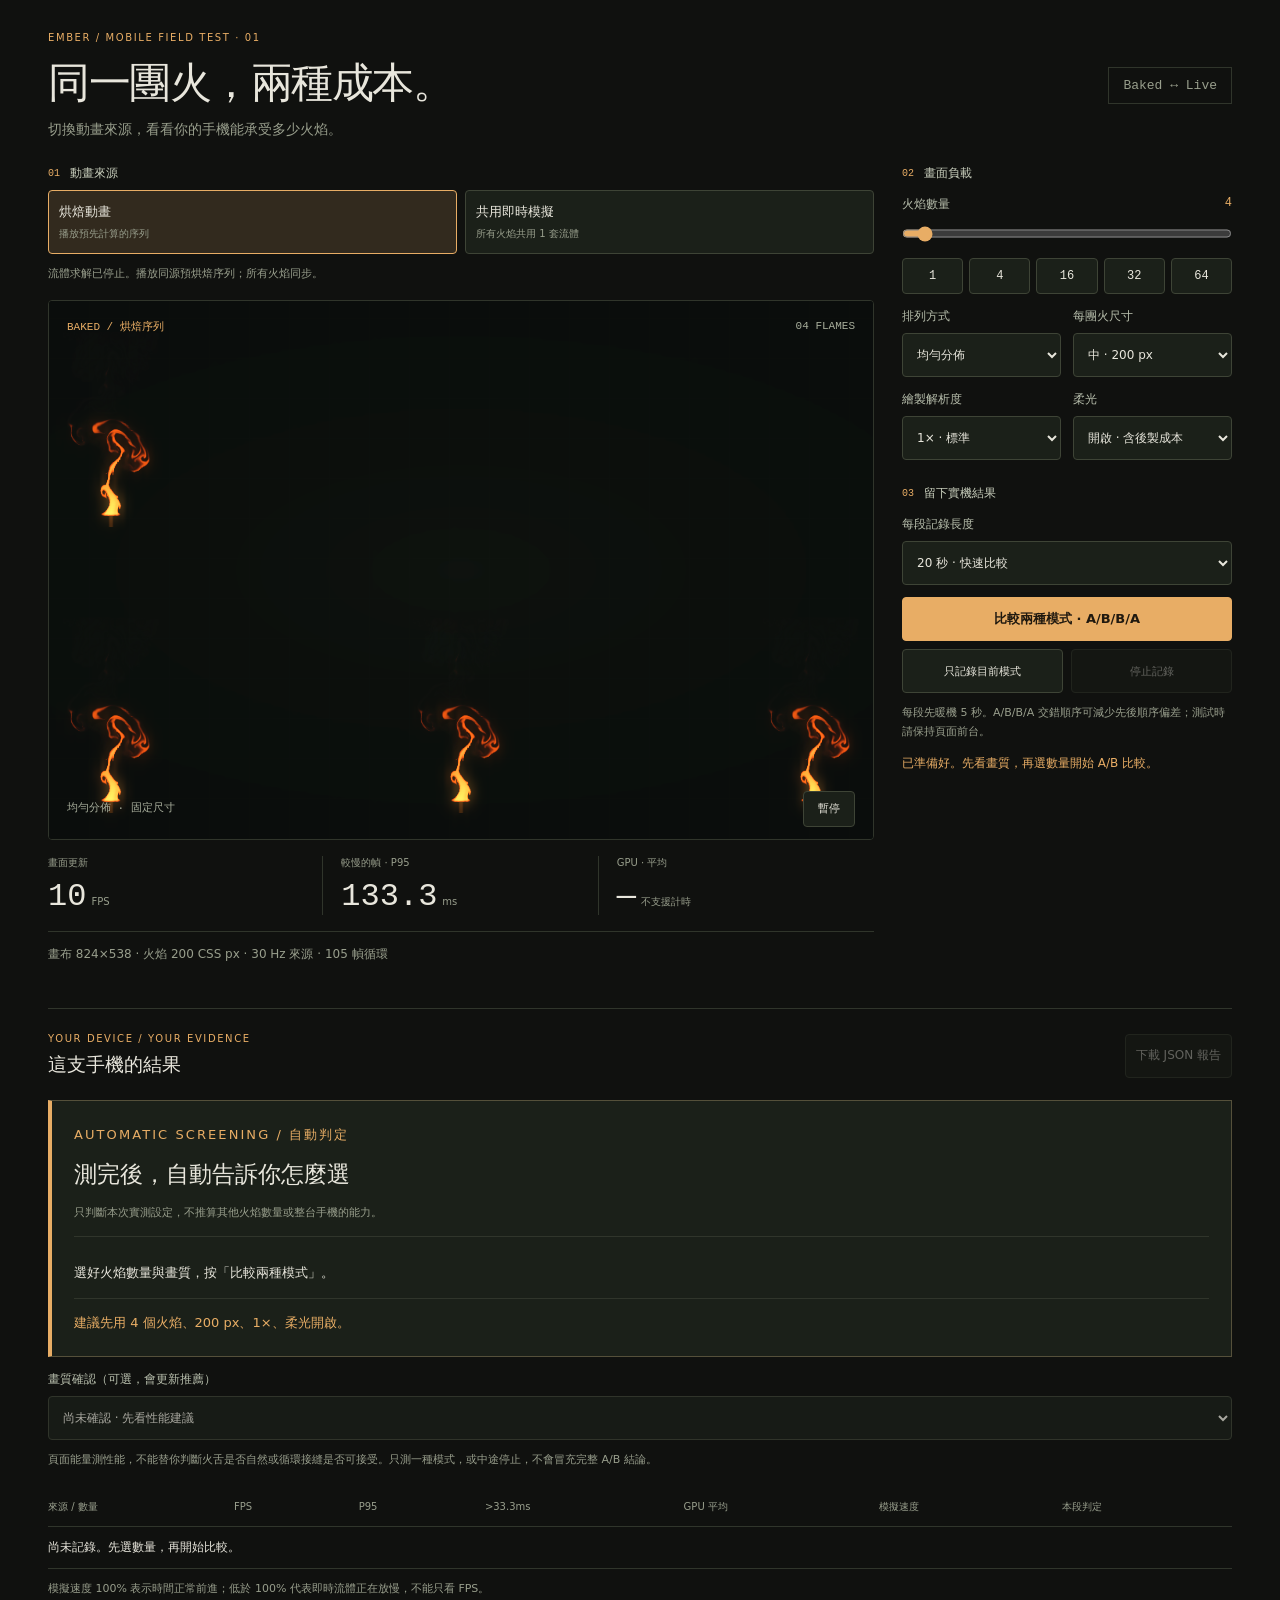
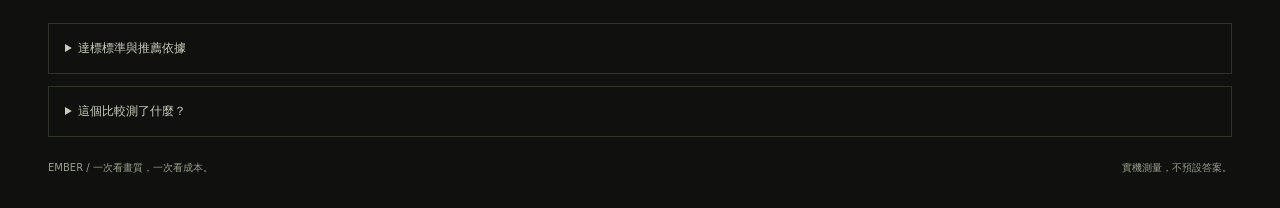
==== commit cb51616a: "Grade mobile flame tests and recommend a rendering mode" ====
--- a/index.html
+++ b/index.html
@@ -18,7 +18,23 @@
 <button id="compare" class="primary" disabled>比較兩種模式 · A/B/B/A</button><div class="actions"><button id="record" disabled>只記錄目前模式</button><button id="stop" disabled>停止記錄</button></div>
 <p class="hint">每段先暖機 5 秒。A/B/B/A 交錯順序可減少先後順序偏差；測試時請保持頁面前台。</p><p id="status" role="status" aria-live="polite">等待素材。</p>
 </aside></section>
-<section class="results"><div class="results-head"><div><p class="eyebrow">YOUR DEVICE / YOUR EVIDENCE</p><h2>這支手機的結果</h2></div><button id="export" disabled>下載 JSON 報告</button></div><div class="table-scroll"><table><thead><tr><th>來源 / 數量</th><th>FPS</th><th>P95</th><th>&gt;33.3ms</th><th>GPU 平均</th><th>模擬速度</th></tr></thead><tbody id="rows"><tr><td colspan="6">尚未記錄。先選數量，再開始比較。</td></tr></tbody></table></div><p class="hint">模擬速度 100% 表示時間正常前進；低於 100% 代表即時流體正在放慢，不能只看 FPS。</p></section>
+<section class="results" id="resultsSection"><div class="results-head"><div><p class="eyebrow">YOUR DEVICE / YOUR EVIDENCE</p><h2>這支手機的結果</h2></div><button id="export" disabled>下載 JSON 報告</button></div><div id="assessment" class="assessment-card" data-status="waiting" aria-live="polite" aria-atomic="true">
+<p class="eyebrow">AUTOMATIC SCREENING / 自動判定</p><h3 id="verdictTitle">測完後，自動告訴你怎麼選</h3>
+<p id="verdictScope">只判斷本次實測設定，不推算其他火焰數量或整台手機的能力。</p>
+<div id="modeVerdicts"></div><p id="verdictDetail">選好火焰數量與畫質，按「比較兩種模式」。</p>
+<ul id="verdictNotes"></ul><p class="verdict-next" id="verdictNext">建議先用 4 個火焰、200 px、1×、柔光開啟。</p>
+</div>
+<label for="visualQuality">畫質確認（可選，會更新推薦）</label><select id="visualQuality" disabled><option value="pending">尚未確認 · 先看性能建議</option><option value="both">兩種畫質都能接受</option><option value="baked">只接受烘焙動畫的畫質</option><option value="live">只接受即時模擬的畫質</option><option value="neither">兩種畫質都不滿意</option></select>
+<p class="hint">頁面能量測性能，不能替你判斷火舌是否自然或循環接縫是否可接受。只測一種模式，或中途停止，不會冒充完整 A/B 結論。</p>
+<div class="table-scroll"><table><thead><tr><th>來源 / 數量</th><th>FPS</th><th>P95</th><th>&gt;33.3ms</th><th>GPU 平均</th><th>模擬速度</th><th>本段判定</th></tr></thead><tbody id="rows"><tr><td colspan="7">尚未記錄。先選數量，再開始比較。</td></tr></tbody></table></div><p class="hint">模擬速度 100% 表示時間正常前進；低於 100% 代表即時流體正在放慢，不能只看 FPS。</p></section>
+<details class="standards"><summary>達標標準與推薦依據</summary><div class="notes">
+<p>以下是這次火焰實驗的初篩門檻，不是手機認證，也不代表完整遊戲已達標。先固定 200 px、1×、柔光開啟、均勻分佈，再依序測 4、16、32 個。</p>
+<div class="table-scroll"><table><thead><tr><th>項目</th><th>60 FPS 檔</th><th>30 FPS 檔候選</th></tr></thead><tbody>
+<tr><td>平均 FPS</td><td>≥58</td><td>≥29</td></tr><tr><td>P95 幀間隔</td><td>≤20 ms</td><td>≤40 ms</td></tr><tr><td>超過 33.3 ms 的幀</td><td>&lt;1%</td><td>不作此檔門檻</td></tr><tr><td>即時模擬速度</td><td>≥95%</td><td>≥95%</td></tr></tbody></table></div>
+<p>同一模式的兩段都要通過，取較差檔位。20／60 秒只屬快速初篩。180 秒長測另外要求前 1/3、後 1/3 仍達標；後段或後一次同模式記錄的 FPS 下降超過 10%，會標記「持續性未通過」。10% 是本頁的掉速提醒線，不是發熱診斷。</p>
+<p>推薦先比較可用性、達標檔位、持續性與你確認的畫質。兩者同檔時，裝飾性火焰預設優先烘焙；若即時模式有一致、充分的 GPU 優勢，才改推即時。GPU 優勢要求兩段皆至少低 20%、平均差至少 0.2 ms，各段 FPS 差異不超過 5%，且計時覆蓋至少 80% 的幀、沒有 disjoint 標記。GPU 計時不支援時，仍可用 FPS 與幀時間初篩，不推斷 GPU 優勢或電量差異。</p>
+<p>建議若僅達 30 FPS 檔，代表可考慮低畫質方案；此頁沒有自動鎖定 30 FPS。修改數量、解析度或排列後，須重新測試。手機固定亮度、關閉省電模式、盡量不要邊充電邊測；長測前勿已處於高溫狀態。</p>
+</div></details>
 <details><summary>這個比較測了什麼？</summary><div class="notes"><p>即時模式：64×128 速度網格、128×256 狀態、20 次壓力迭代、30 Hz 更新。無論顯示幾團火，都只有一套流體求解。</p><p>烘焙模式：同一套流體預先輸出 30 FPS 的狀態序列，再用相同材質上色；沒有背景流體計算。循環接縫使用 0.5 秒混合，會有些許形態變化。所有火焰同步，避免把動畫錯相造成的差異混進比較。</p><p>兩種模式共用相同渲染路徑與柔光。不是原 v3 高畫質檔，也不是完整遊戲效能。透明重疊、顯示面積與畫布解析度都影響結果。GPU 計時不受支援時顯示「不支援」，不以 CPU 時間代替。</p><p id="memory">烘焙圖集約占 16 MiB GPU 紋理空間；這不是網頁總記憶體。切換時兩種資源會保留以免重新下載／編譯，但烘焙模式完全停止流體更新。</p><p>報告只在本機產生，不會自動上傳。若裝置不支援浮點渲染，可單獨測試烘焙模式。分頁切至背景、調整視窗或變更設定會中止當段，避免把不完整資料當成成績。</p><p><a href="README.md">實作、來源與測試邊界</a></p></div></details>
 <footer>EMBER / 一次看畫質，一次看成本。 <span>實機測量，不預設答案。</span></footer>
 </main><script type="module" src="app.js"></script></body></html>
--- a/style.css
+++ b/style.css
@@ -1,2 +1,3 @@
 :root{color-scheme:dark;font-family:system-ui,-apple-system,"Segoe UI",sans-serif;background:#10110f;color:#e8e6dc;--muted:#989e8c;--line:#30352b;--accent:#e8ad65}*{box-sizing:border-box}body{margin:0}main{max-width:1240px;margin:auto;padding:32px 28px}header{display:flex;align-items:center;justify-content:space-between;margin-bottom:26px}.eyebrow{font-size:10px;letter-spacing:.16em;color:var(--accent);margin:0 0 12px}h1{font-size:clamp(27px,4vw,42px);font-weight:550;letter-spacing:-.035em;margin:0 0 10px}.intro{font-size:14px;color:var(--muted);margin:0}.edition{font-family:monospace;border:1px solid var(--line);padding:10px 14px;color:var(--muted)}.workspace{display:grid;grid-template-columns:minmax(0,1fr) 330px;gap:28px}.stage{height:540px;position:relative;background:#080b0a;border:1px solid var(--line);overflow:hidden;border-radius:4px}canvas{width:100%;height:100%;display:block}.stage-top,.stage-bottom{position:absolute;left:18px;right:18px;display:flex;justify-content:space-between;align-items:center;font:11px monospace;color:#a8ae9c;pointer-events:none}.stage-top{top:18px}.stage-top span:first-child{color:var(--accent)}.stage-bottom{bottom:12px}.stage-bottom button{pointer-events:auto;padding:8px 14px;min-height:36px}button,select{font:inherit;border:1px solid #3e4436;border-radius:4px;background:#1b2019;color:#e8e6dc;min-height:44px;padding:10px;cursor:pointer}button:hover{border-color:var(--accent)}button:focus-visible,select:focus-visible,input:focus-visible,summary:focus-visible{outline:2px solid var(--accent);outline-offset:3px}button:disabled{opacity:.38;cursor:default}select{width:100%;font-size:12px}.metrics{display:grid;grid-template-columns:repeat(3,1fr);margin-top:16px;border-bottom:1px solid var(--line);padding-bottom:16px}.metrics>div{border-right:1px solid var(--line);padding-left:18px}.metrics>div:first-child{padding-left:0}.metrics>div:last-child{border:0}.metrics small{display:block;font-size:10px;color:var(--muted);margin-bottom:8px}.metrics strong{font:32px monospace;font-weight:400}.metrics span{font-size:10px;color:var(--muted);margin-left:5px}.caption{font-size:12px;line-height:1.7;color:var(--muted)}.section-label{color:#c7cdbb;font-size:12px;margin:0 0 13px;display:flex;gap:10px;align-items:center}.section-label:not(:first-child){margin-top:25px}.section-label b{font:10px monospace;color:var(--accent)}.mode-switch{display:grid;grid-template-columns:1fr 1fr;gap:8px}.mode-switch button{text-align:left;padding:12px 10px}.mode-switch strong{font-size:13px;font-weight:550;display:block}.mode-switch small{display:block;font-size:10px;margin-top:6px;color:var(--muted)}button[aria-pressed=true]{background:#322a1e;border-color:var(--accent)}label{display:block;font-size:12px;color:#b7beac;margin:14px 0 8px}output{float:right;color:var(--accent);font-family:monospace}input[type=range]{width:100%;accent-color:var(--accent);height:25px;margin:0}.presets{display:flex;gap:6px;margin-top:8px}.presets button{flex:1;font:12px monospace;padding:6px;min-height:36px}.fields{display:grid;grid-template-columns:1fr 1fr;gap:0 12px}.hint{color:var(--muted);font-size:11px;line-height:1.7}.primary{background:var(--accent);color:#20190f;width:100%;border-color:var(--accent);font-weight:600;font-size:13px;margin-top:12px}.actions{display:flex;gap:8px;margin-top:8px}.actions button{flex:1;font-size:11px}#status{font-size:12px;line-height:1.7;min-height:40px;color:var(--accent)}.results{margin:32px 0 24px;border-top:1px solid var(--line);padding-top:24px}.results-head{display:flex;justify-content:space-between;align-items:center;gap:12px}.results-head .eyebrow{margin-bottom:8px}h2{font-size:19px;font-weight:500;margin:0}.results-head button{font-size:12px}.table-scroll{overflow:auto;margin-top:18px}table{border-collapse:collapse;width:100%;font-size:12px;white-space:nowrap}th{text-align:left;font-size:10px;color:var(--muted);font-weight:400}th,td{padding:12px 14px;border-bottom:1px solid var(--line)}th:first-child,td:first-child{padding-left:0}td{font-variant-numeric:tabular-nums}details{border:1px solid var(--line);padding:16px;font-size:12px;color:var(--muted)}summary{cursor:pointer;color:#c7cdbb}.notes{line-height:1.8}a{color:var(--accent)}footer{display:flex;justify-content:space-between;margin-top:24px;font-size:10px;color:var(--muted)}#error{position:absolute;left:20px;right:20px;top:60px;padding:16px;background:#47271b;color:#ffdbb5;font-size:13px;line-height:1.7}#error[hidden]{display:none}@media(max-width:780px){main{padding:22px 16px}.edition{display:none}header{margin-bottom:20px}.workspace{display:block}.stage{height:min(105vw,460px)}aside{margin-top:24px}.metrics strong{font-size:27px}.metrics>div{padding-left:12px}.metrics span{display:block;margin:5px 0 0}.stage-top,.stage-bottom{left:12px;right:12px;font-size:10px}.mode-switch button{min-height:68px}.fields{gap:0 14px}.results-head{align-items:flex-end}.results-head button{max-width:130px}footer span{display:none}}
 :root .source-controls{margin-bottom:16px}.source-controls .section-label{margin-bottom:8px}.source-controls .hint{margin-bottom:0}.stage-bottom span{max-width:78%;line-height:1.6}.stage{scroll-margin-top:12px}
+:root .assessment-card{margin-top:22px;padding:22px;border:1px solid #55503a;border-left:4px solid var(--accent);background:#1b2019;scroll-margin-top:18px}.assessment-card h3{font-size:23px;font-weight:550;margin:0 0 12px;line-height:1.4}.assessment-card p,.assessment-card li{font-size:13px;line-height:1.8}.assessment-card #verdictScope{font-size:11px;color:var(--muted);padding-bottom:14px;border-bottom:1px solid var(--line)}#modeVerdicts{display:grid;grid-template-columns:1fr 1fr;gap:12px}.mode-verdict{padding:14px;background:#121610;border:1px solid var(--line);border-radius:3px}.mode-verdict strong{font-size:13px}.mode-verdict p{font-size:11px;margin:8px 0 0;color:var(--muted)}.verdict-next{color:var(--accent);border-top:1px solid var(--line);padding-top:12px;margin-bottom:0}#verdictNotes{padding-left:18px;color:var(--muted);margin:8px 0}#verdictNotes:empty{display:none}[data-status=good].assessment-card{border-left-color:#98c998}[data-status=fail].assessment-card{border-left-color:#e58c70}.sample-verdict[data-status=good],.mode-verdict[data-status=good] strong{color:#a6d5a1}.sample-verdict[data-status=fail],.mode-verdict[data-status=fail] strong{color:#eaa087}.sample-verdict[data-status=fallback],.sample-verdict[data-status=unstable],.mode-verdict[data-status=unstable] strong{color:#eac17c}.standards{margin-bottom:12px}@media(max-width:780px){.assessment-card{padding:16px}.assessment-card h3{font-size:20px}#modeVerdicts{grid-template-columns:1fr}}
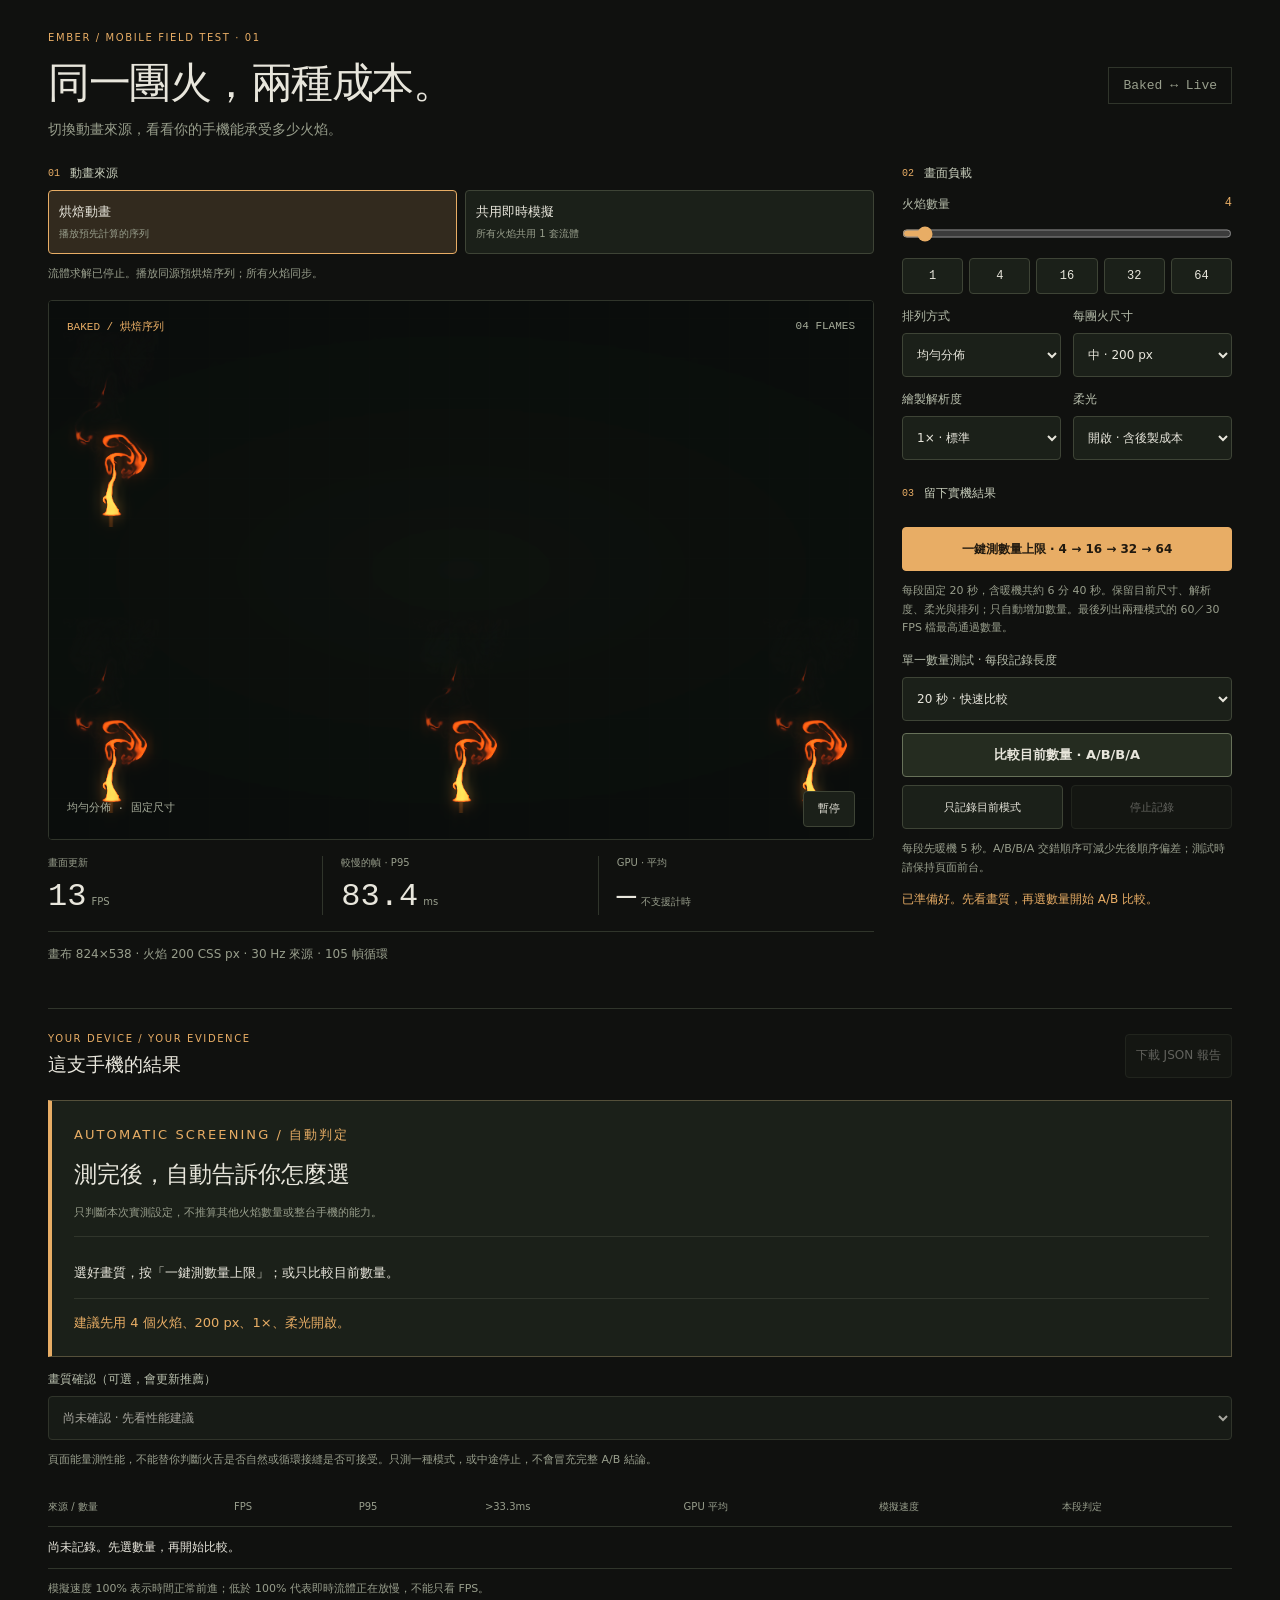
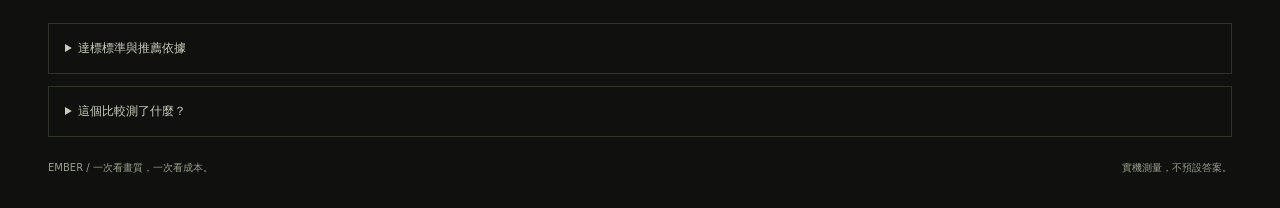
==== commit cb23b3ee: "Add automatic flame count sweep and tested capacity summary" ====
--- a/index.html
+++ b/index.html
@@ -14,21 +14,23 @@
 <label for="count">火焰數量 <output id="countValue">4</output></label><input id="count" type="range" min="1" max="64" step="1" value="4"><div class="presets" id="presets"><button data-count="1">1</button><button data-count="4">4</button><button data-count="16">16</button><button data-count="32">32</button><button data-count="64">64</button></div>
 <div class="fields"><div><label for="layout">排列方式</label><select id="layout"><option value="spread">均勻分佈</option><option value="overlap">密集重疊</option></select></div><div><label for="size">每團火尺寸</label><select id="size"><option value="120">小 · 120 px</option><option value="200" selected>中 · 200 px</option><option value="280">大 · 280 px</option></select></div><div><label for="scale">繪製解析度</label><select id="scale"><option value="0.5">0.5× · 省電</option><option value="1" selected>1× · 標準</option><option value="1.5">1.5× · 精細</option></select></div><div><label for="glow">柔光</label><select id="glow"><option value="off">關閉 · 看火舌</option><option value="on" selected>開啟 · 含後製成本</option></select></div></div>
 <div class="section-label"><b>03</b> 留下實機結果</div>
-<label for="duration">每段記錄長度</label><select id="duration"><option value="20">20 秒 · 快速比較</option><option value="60">60 秒 · 穩定性</option><option value="180">180 秒 · 持續負載</option></select>
-<button id="compare" class="primary" disabled>比較兩種模式 · A/B/B/A</button><div class="actions"><button id="record" disabled>只記錄目前模式</button><button id="stop" disabled>停止記錄</button></div>
+<button id="sweep" class="primary sweep-start" disabled>一鍵測數量上限 · 4 → 16 → 32 → 64</button>
+<p class="hint"><span id="sweepTime">每段固定 20 秒，含暖機共約 6 分 40 秒。</span>保留目前尺寸、解析度、柔光與排列；只自動增加數量。最後列出兩種模式的 60／30 FPS 檔最高通過數量。</p>
+<label for="duration">單一數量測試 · 每段記錄長度</label><select id="duration"><option value="20">20 秒 · 快速比較</option><option value="60">60 秒 · 穩定性</option><option value="180">180 秒 · 持續負載</option></select>
+<button id="compare" class="primary secondary-test" disabled>比較目前數量 · A/B/B/A</button><div class="actions"><button id="record" disabled>只記錄目前模式</button><button id="stop" disabled>停止記錄</button></div>
 <p class="hint">每段先暖機 5 秒。A/B/B/A 交錯順序可減少先後順序偏差；測試時請保持頁面前台。</p><p id="status" role="status" aria-live="polite">等待素材。</p>
 </aside></section>
 <section class="results" id="resultsSection"><div class="results-head"><div><p class="eyebrow">YOUR DEVICE / YOUR EVIDENCE</p><h2>這支手機的結果</h2></div><button id="export" disabled>下載 JSON 報告</button></div><div id="assessment" class="assessment-card" data-status="waiting" aria-live="polite" aria-atomic="true">
 <p class="eyebrow">AUTOMATIC SCREENING / 自動判定</p><h3 id="verdictTitle">測完後，自動告訴你怎麼選</h3>
 <p id="verdictScope">只判斷本次實測設定，不推算其他火焰數量或整台手機的能力。</p>
-<div id="modeVerdicts"></div><p id="verdictDetail">選好火焰數量與畫質，按「比較兩種模式」。</p>
+<div id="modeVerdicts"></div><p id="verdictDetail">選好畫質，按「一鍵測數量上限」；或只比較目前數量。</p>
 <ul id="verdictNotes"></ul><p class="verdict-next" id="verdictNext">建議先用 4 個火焰、200 px、1×、柔光開啟。</p>
 </div>
 <label for="visualQuality">畫質確認（可選，會更新推薦）</label><select id="visualQuality" disabled><option value="pending">尚未確認 · 先看性能建議</option><option value="both">兩種畫質都能接受</option><option value="baked">只接受烘焙動畫的畫質</option><option value="live">只接受即時模擬的畫質</option><option value="neither">兩種畫質都不滿意</option></select>
 <p class="hint">頁面能量測性能，不能替你判斷火舌是否自然或循環接縫是否可接受。只測一種模式，或中途停止，不會冒充完整 A/B 結論。</p>
 <div class="table-scroll"><table><thead><tr><th>來源 / 數量</th><th>FPS</th><th>P95</th><th>&gt;33.3ms</th><th>GPU 平均</th><th>模擬速度</th><th>本段判定</th></tr></thead><tbody id="rows"><tr><td colspan="7">尚未記錄。先選數量，再開始比較。</td></tr></tbody></table></div><p class="hint">模擬速度 100% 表示時間正常前進；低於 100% 代表即時流體正在放慢，不能只看 FPS。</p></section>
 <details class="standards"><summary>達標標準與推薦依據</summary><div class="notes">
-<p>以下是這次火焰實驗的初篩門檻，不是手機認證，也不代表完整遊戲已達標。先固定 200 px、1×、柔光開啟、均勻分佈，再依序測 4、16、32 個。</p>
+<p>一鍵掃描依序測 4、16、32、64，每個數量都跑 A/B/B/A，每段 20 秒加 5 秒暖機。若不支援即時模式，各數量只測兩次烘焙。未完成不產生上限；出現低數量未通過、高數量卻通過時，相關檔位標記結果不一致，不採信該上限。推薦優先 60 FPS 檔，再比較最高實測數量；無可用的 60 FPS 檔才考慮 30 FPS。通過 64 表示至少已測至 64，不推斷硬體極限。</p><p>以下是這次火焰實驗的初篩門檻，不是手機認證，也不代表完整遊戲已達標。先固定 200 px、1×、柔光開啟、均勻分佈，再依序測 4、16、32 個。</p>
 <div class="table-scroll"><table><thead><tr><th>項目</th><th>60 FPS 檔</th><th>30 FPS 檔候選</th></tr></thead><tbody>
 <tr><td>平均 FPS</td><td>≥58</td><td>≥29</td></tr><tr><td>P95 幀間隔</td><td>≤20 ms</td><td>≤40 ms</td></tr><tr><td>超過 33.3 ms 的幀</td><td>&lt;1%</td><td>不作此檔門檻</td></tr><tr><td>即時模擬速度</td><td>≥95%</td><td>≥95%</td></tr></tbody></table></div>
 <p>同一模式的兩段都要通過，取較差檔位。20／60 秒只屬快速初篩。180 秒長測另外要求前 1/3、後 1/3 仍達標；後段或後一次同模式記錄的 FPS 下降超過 10%，會標記「持續性未通過」。10% 是本頁的掉速提醒線，不是發熱診斷。</p>
--- a/style.css
+++ b/style.css
@@ -1,3 +1,4 @@
 :root{color-scheme:dark;font-family:system-ui,-apple-system,"Segoe UI",sans-serif;background:#10110f;color:#e8e6dc;--muted:#989e8c;--line:#30352b;--accent:#e8ad65}*{box-sizing:border-box}body{margin:0}main{max-width:1240px;margin:auto;padding:32px 28px}header{display:flex;align-items:center;justify-content:space-between;margin-bottom:26px}.eyebrow{font-size:10px;letter-spacing:.16em;color:var(--accent);margin:0 0 12px}h1{font-size:clamp(27px,4vw,42px);font-weight:550;letter-spacing:-.035em;margin:0 0 10px}.intro{font-size:14px;color:var(--muted);margin:0}.edition{font-family:monospace;border:1px solid var(--line);padding:10px 14px;color:var(--muted)}.workspace{display:grid;grid-template-columns:minmax(0,1fr) 330px;gap:28px}.stage{height:540px;position:relative;background:#080b0a;border:1px solid var(--line);overflow:hidden;border-radius:4px}canvas{width:100%;height:100%;display:block}.stage-top,.stage-bottom{position:absolute;left:18px;right:18px;display:flex;justify-content:space-between;align-items:center;font:11px monospace;color:#a8ae9c;pointer-events:none}.stage-top{top:18px}.stage-top span:first-child{color:var(--accent)}.stage-bottom{bottom:12px}.stage-bottom button{pointer-events:auto;padding:8px 14px;min-height:36px}button,select{font:inherit;border:1px solid #3e4436;border-radius:4px;background:#1b2019;color:#e8e6dc;min-height:44px;padding:10px;cursor:pointer}button:hover{border-color:var(--accent)}button:focus-visible,select:focus-visible,input:focus-visible,summary:focus-visible{outline:2px solid var(--accent);outline-offset:3px}button:disabled{opacity:.38;cursor:default}select{width:100%;font-size:12px}.metrics{display:grid;grid-template-columns:repeat(3,1fr);margin-top:16px;border-bottom:1px solid var(--line);padding-bottom:16px}.metrics>div{border-right:1px solid var(--line);padding-left:18px}.metrics>div:first-child{padding-left:0}.metrics>div:last-child{border:0}.metrics small{display:block;font-size:10px;color:var(--muted);margin-bottom:8px}.metrics strong{font:32px monospace;font-weight:400}.metrics span{font-size:10px;color:var(--muted);margin-left:5px}.caption{font-size:12px;line-height:1.7;color:var(--muted)}.section-label{color:#c7cdbb;font-size:12px;margin:0 0 13px;display:flex;gap:10px;align-items:center}.section-label:not(:first-child){margin-top:25px}.section-label b{font:10px monospace;color:var(--accent)}.mode-switch{display:grid;grid-template-columns:1fr 1fr;gap:8px}.mode-switch button{text-align:left;padding:12px 10px}.mode-switch strong{font-size:13px;font-weight:550;display:block}.mode-switch small{display:block;font-size:10px;margin-top:6px;color:var(--muted)}button[aria-pressed=true]{background:#322a1e;border-color:var(--accent)}label{display:block;font-size:12px;color:#b7beac;margin:14px 0 8px}output{float:right;color:var(--accent);font-family:monospace}input[type=range]{width:100%;accent-color:var(--accent);height:25px;margin:0}.presets{display:flex;gap:6px;margin-top:8px}.presets button{flex:1;font:12px monospace;padding:6px;min-height:36px}.fields{display:grid;grid-template-columns:1fr 1fr;gap:0 12px}.hint{color:var(--muted);font-size:11px;line-height:1.7}.primary{background:var(--accent);color:#20190f;width:100%;border-color:var(--accent);font-weight:600;font-size:13px;margin-top:12px}.actions{display:flex;gap:8px;margin-top:8px}.actions button{flex:1;font-size:11px}#status{font-size:12px;line-height:1.7;min-height:40px;color:var(--accent)}.results{margin:32px 0 24px;border-top:1px solid var(--line);padding-top:24px}.results-head{display:flex;justify-content:space-between;align-items:center;gap:12px}.results-head .eyebrow{margin-bottom:8px}h2{font-size:19px;font-weight:500;margin:0}.results-head button{font-size:12px}.table-scroll{overflow:auto;margin-top:18px}table{border-collapse:collapse;width:100%;font-size:12px;white-space:nowrap}th{text-align:left;font-size:10px;color:var(--muted);font-weight:400}th,td{padding:12px 14px;border-bottom:1px solid var(--line)}th:first-child,td:first-child{padding-left:0}td{font-variant-numeric:tabular-nums}details{border:1px solid var(--line);padding:16px;font-size:12px;color:var(--muted)}summary{cursor:pointer;color:#c7cdbb}.notes{line-height:1.8}a{color:var(--accent)}footer{display:flex;justify-content:space-between;margin-top:24px;font-size:10px;color:var(--muted)}#error{position:absolute;left:20px;right:20px;top:60px;padding:16px;background:#47271b;color:#ffdbb5;font-size:13px;line-height:1.7}#error[hidden]{display:none}@media(max-width:780px){main{padding:22px 16px}.edition{display:none}header{margin-bottom:20px}.workspace{display:block}.stage{height:min(105vw,460px)}aside{margin-top:24px}.metrics strong{font-size:27px}.metrics>div{padding-left:12px}.metrics span{display:block;margin:5px 0 0}.stage-top,.stage-bottom{left:12px;right:12px;font-size:10px}.mode-switch button{min-height:68px}.fields{gap:0 14px}.results-head{align-items:flex-end}.results-head button{max-width:130px}footer span{display:none}}
 :root .source-controls{margin-bottom:16px}.source-controls .section-label{margin-bottom:8px}.source-controls .hint{margin-bottom:0}.stage-bottom span{max-width:78%;line-height:1.6}.stage{scroll-margin-top:12px}
 :root .assessment-card{margin-top:22px;padding:22px;border:1px solid #55503a;border-left:4px solid var(--accent);background:#1b2019;scroll-margin-top:18px}.assessment-card h3{font-size:23px;font-weight:550;margin:0 0 12px;line-height:1.4}.assessment-card p,.assessment-card li{font-size:13px;line-height:1.8}.assessment-card #verdictScope{font-size:11px;color:var(--muted);padding-bottom:14px;border-bottom:1px solid var(--line)}#modeVerdicts{display:grid;grid-template-columns:1fr 1fr;gap:12px}.mode-verdict{padding:14px;background:#121610;border:1px solid var(--line);border-radius:3px}.mode-verdict strong{font-size:13px}.mode-verdict p{font-size:11px;margin:8px 0 0;color:var(--muted)}.verdict-next{color:var(--accent);border-top:1px solid var(--line);padding-top:12px;margin-bottom:0}#verdictNotes{padding-left:18px;color:var(--muted);margin:8px 0}#verdictNotes:empty{display:none}[data-status=good].assessment-card{border-left-color:#98c998}[data-status=fail].assessment-card{border-left-color:#e58c70}.sample-verdict[data-status=good],.mode-verdict[data-status=good] strong{color:#a6d5a1}.sample-verdict[data-status=fail],.mode-verdict[data-status=fail] strong{color:#eaa087}.sample-verdict[data-status=fallback],.sample-verdict[data-status=unstable],.mode-verdict[data-status=unstable] strong{color:#eac17c}.standards{margin-bottom:12px}@media(max-width:780px){.assessment-card{padding:16px}.assessment-card h3{font-size:20px}#modeVerdicts{grid-template-columns:1fr}}
+.sweep-start{font-size:12px;line-height:1.5}.secondary-test{background:#252c20;color:#e8e6dc;border-color:#677159}.sweep-table{grid-column:1/-1;table-layout:fixed;width:100%;white-space:normal}.sweep-table th:first-child{width:42px}.sweep-table td,.sweep-table th{padding:10px 5px;vertical-align:top}.sweep-table td{font-size:11px;overflow-wrap:anywhere}.sweep-table small{display:block;color:var(--muted);font-size:10px;margin-top:6px;line-height:1.6}.sweep-table details{border:0;padding:4px 0;margin:0}.sweep-table p{font-size:10px;line-height:1.6;margin:6px 0}.sweep-table summary{font-size:10px}
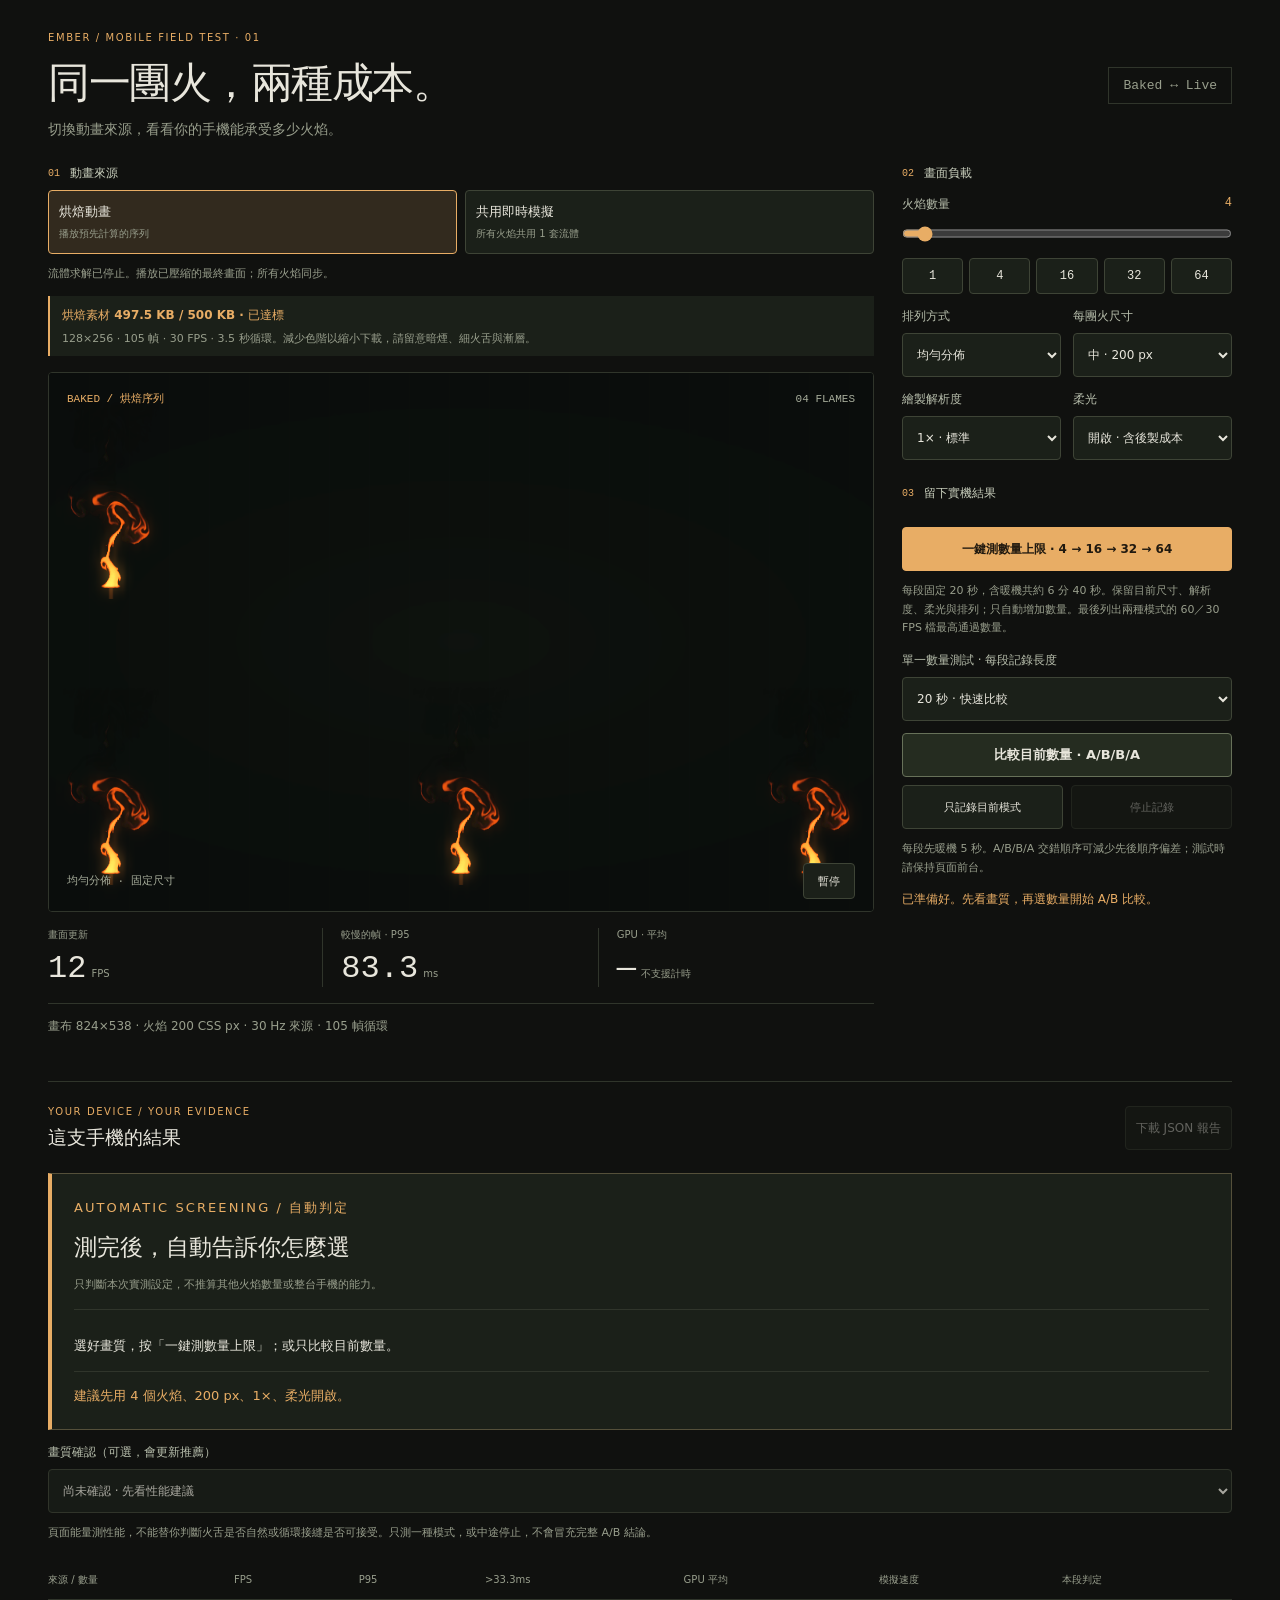
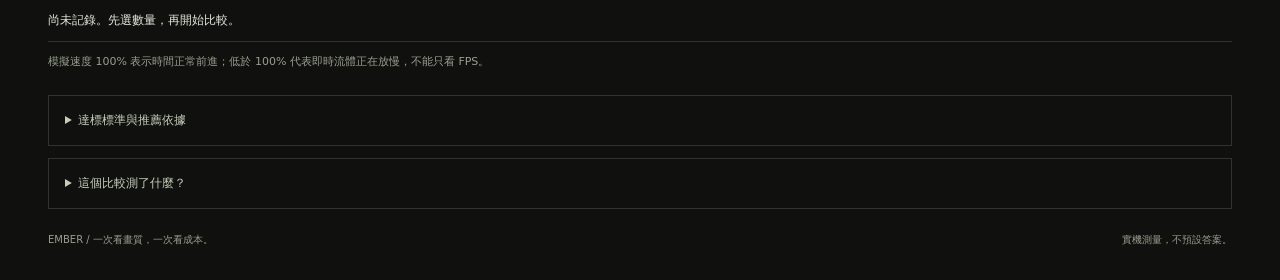
==== commit 5b8caebc: "Compress baked flame under 500 KB with WebKit-safe decoding" ====
--- a/index.html
+++ b/index.html
@@ -5,7 +5,8 @@
 <section class="workspace">
 <div class="visual"><div class="source-controls"><div class="section-label"><b>01</b> 動畫來源</div>
 <div class="mode-switch" role="group" aria-label="動畫來源"><button id="baked" aria-pressed="true" disabled><strong>烘焙動畫</strong><small>播放預先計算的序列</small></button><button id="live" aria-pressed="false" disabled><strong>共用即時模擬</strong><small>所有火焰共用 1 套流體</small></button></div>
-<p id="modeNote" class="hint">兩種模式使用相同火焰來源、著色、尺寸與更新頻率。</p>
+<p id="modeNote" class="hint">兩種模式使用相同火焰來源、尺寸與更新頻率。烘焙版預先完成上色。</p>
+<div class="asset-budget"><strong id="assetBadge">烘焙素材預算 ≤500 KB · 載入驗證中</strong><p id="assetDetail">保留 128×256、105 幀、30 FPS；500 KB 是下載大小，不是 GPU 記憶體。</p></div>
 </div><div class="stage" id="stage"><canvas id="canvas" aria-label="火焰效能測試畫面"></canvas><div class="stage-top"><span id="modeTag">準備素材中</span><span id="countTag">04 FLAMES</span></div><div class="stage-bottom"><span id="sceneTag">均勻分佈 · 固定尺寸</span><button id="pause" aria-label="暫停動畫">暫停</button></div><div id="error" role="alert" hidden></div></div>
 <div class="metrics"><div><small>畫面更新</small><strong id="fps">—</strong><span>FPS</span></div><div><small>較慢的幀 · P95</small><strong id="p95">—</strong><span>ms</span></div><div><small>GPU · 平均</small><strong id="gpu">—</strong><span id="gpuUnit">ms / 幀</span></div></div>
 <p class="caption" id="detail">正在載入預烘焙序列；首次載入不計入測試。</p></div>
@@ -37,6 +38,6 @@
 <p>推薦先比較可用性、達標檔位、持續性與你確認的畫質。兩者同檔時，裝飾性火焰預設優先烘焙；若即時模式有一致、充分的 GPU 優勢，才改推即時。GPU 優勢要求兩段皆至少低 20%、平均差至少 0.2 ms，各段 FPS 差異不超過 5%，且計時覆蓋至少 80% 的幀、沒有 disjoint 標記。GPU 計時不支援時，仍可用 FPS 與幀時間初篩，不推斷 GPU 優勢或電量差異。</p>
 <p>建議若僅達 30 FPS 檔，代表可考慮低畫質方案；此頁沒有自動鎖定 30 FPS。修改數量、解析度或排列後，須重新測試。手機固定亮度、關閉省電模式、盡量不要邊充電邊測；長測前勿已處於高溫狀態。</p>
 </div></details>
-<details><summary>這個比較測了什麼？</summary><div class="notes"><p>即時模式：64×128 速度網格、128×256 狀態、20 次壓力迭代、30 Hz 更新。無論顯示幾團火，都只有一套流體求解。</p><p>烘焙模式：同一套流體預先輸出 30 FPS 的狀態序列，再用相同材質上色；沒有背景流體計算。循環接縫使用 0.5 秒混合，會有些許形態變化。所有火焰同步，避免把動畫錯相造成的差異混進比較。</p><p>兩種模式共用相同渲染路徑與柔光。不是原 v3 高畫質檔，也不是完整遊戲效能。透明重疊、顯示面積與畫布解析度都影響結果。GPU 計時不受支援時顯示「不支援」，不以 CPU 時間代替。</p><p id="memory">烘焙圖集約占 16 MiB GPU 紋理空間；這不是網頁總記憶體。切換時兩種資源會保留以免重新下載／編譯，但烘焙模式完全停止流體更新。</p><p>報告只在本機產生，不會自動上傳。若裝置不支援浮點渲染，可單獨測試烘焙模式。分頁切至背景、調整視窗或變更設定會中止當段，避免把不完整資料當成成績。</p><p><a href="README.md">實作、來源與測試邊界</a></p></div></details>
+<details><summary>這個比較測了什麼？</summary><div class="notes"><p>即時模式：64×128 速度網格、128×256 狀態、20 次壓力迭代、30 Hz 更新。無論顯示幾團火，都只有一套流體求解。</p><p>烘焙模式：同一套流體與材質預先輸出 30 FPS 的最終畫面，再減少色階並壓縮儲存；下載不超過 500 KB，沒有背景流體計算。細火舌、暗煙及漸層可能有量化痕跡。循環接縫使用 0.5 秒混合，會有些許形態變化。所有火焰同步，避免把動畫錯相造成的差異混進比較。</p><p>兩種模式共用相同合成與柔光；烘焙已預先上色，即時模式仍需現場模擬和上色。不是原 v3 高畫質檔，也不是完整遊戲效能。透明重疊、顯示面積與畫布解析度都影響結果。GPU 計時不受支援時顯示「不支援」，不以 CPU 時間代替。</p><p id="memory">下載量與 GPU 紋理空間分開計算；這不是網頁總記憶體。切換時兩種資源會保留以免重新下載／編譯，但烘焙模式完全停止流體更新。</p><p>報告只在本機產生，不會自動上傳。若裝置不支援浮點渲染，可單獨測試烘焙模式。分頁切至背景、調整視窗或變更設定會中止當段，避免把不完整資料當成成績。</p><p><a href="README.md">實作、來源與測試邊界</a></p></div></details>
 <footer>EMBER / 一次看畫質，一次看成本。 <span>實機測量，不預設答案。</span></footer>
 </main><script type="module" src="app.js"></script></body></html>
--- a/style.css
+++ b/style.css
@@ -2,3 +2,5 @@
 :root .source-controls{margin-bottom:16px}.source-controls .section-label{margin-bottom:8px}.source-controls .hint{margin-bottom:0}.stage-bottom span{max-width:78%;line-height:1.6}.stage{scroll-margin-top:12px}
 :root .assessment-card{margin-top:22px;padding:22px;border:1px solid #55503a;border-left:4px solid var(--accent);background:#1b2019;scroll-margin-top:18px}.assessment-card h3{font-size:23px;font-weight:550;margin:0 0 12px;line-height:1.4}.assessment-card p,.assessment-card li{font-size:13px;line-height:1.8}.assessment-card #verdictScope{font-size:11px;color:var(--muted);padding-bottom:14px;border-bottom:1px solid var(--line)}#modeVerdicts{display:grid;grid-template-columns:1fr 1fr;gap:12px}.mode-verdict{padding:14px;background:#121610;border:1px solid var(--line);border-radius:3px}.mode-verdict strong{font-size:13px}.mode-verdict p{font-size:11px;margin:8px 0 0;color:var(--muted)}.verdict-next{color:var(--accent);border-top:1px solid var(--line);padding-top:12px;margin-bottom:0}#verdictNotes{padding-left:18px;color:var(--muted);margin:8px 0}#verdictNotes:empty{display:none}[data-status=good].assessment-card{border-left-color:#98c998}[data-status=fail].assessment-card{border-left-color:#e58c70}.sample-verdict[data-status=good],.mode-verdict[data-status=good] strong{color:#a6d5a1}.sample-verdict[data-status=fail],.mode-verdict[data-status=fail] strong{color:#eaa087}.sample-verdict[data-status=fallback],.sample-verdict[data-status=unstable],.mode-verdict[data-status=unstable] strong{color:#eac17c}.standards{margin-bottom:12px}@media(max-width:780px){.assessment-card{padding:16px}.assessment-card h3{font-size:20px}#modeVerdicts{grid-template-columns:1fr}}
 .sweep-start{font-size:12px;line-height:1.5}.secondary-test{background:#252c20;color:#e8e6dc;border-color:#677159}.sweep-table{grid-column:1/-1;table-layout:fixed;width:100%;white-space:normal}.sweep-table th:first-child{width:42px}.sweep-table td,.sweep-table th{padding:10px 5px;vertical-align:top}.sweep-table td{font-size:11px;overflow-wrap:anywhere}.sweep-table small{display:block;color:var(--muted);font-size:10px;margin-top:6px;line-height:1.6}.sweep-table details{border:0;padding:4px 0;margin:0}.sweep-table p{font-size:10px;line-height:1.6;margin:6px 0}.sweep-table summary{font-size:10px}
+
+.asset-budget{margin-top:12px;border-left:2px solid var(--accent);padding:8px 12px;background:#1b2019}.asset-budget strong{font-size:12px;color:var(--accent);font-weight:550}.asset-budget p{font-size:11px;color:var(--muted);line-height:1.7;margin:6px 0 0}
